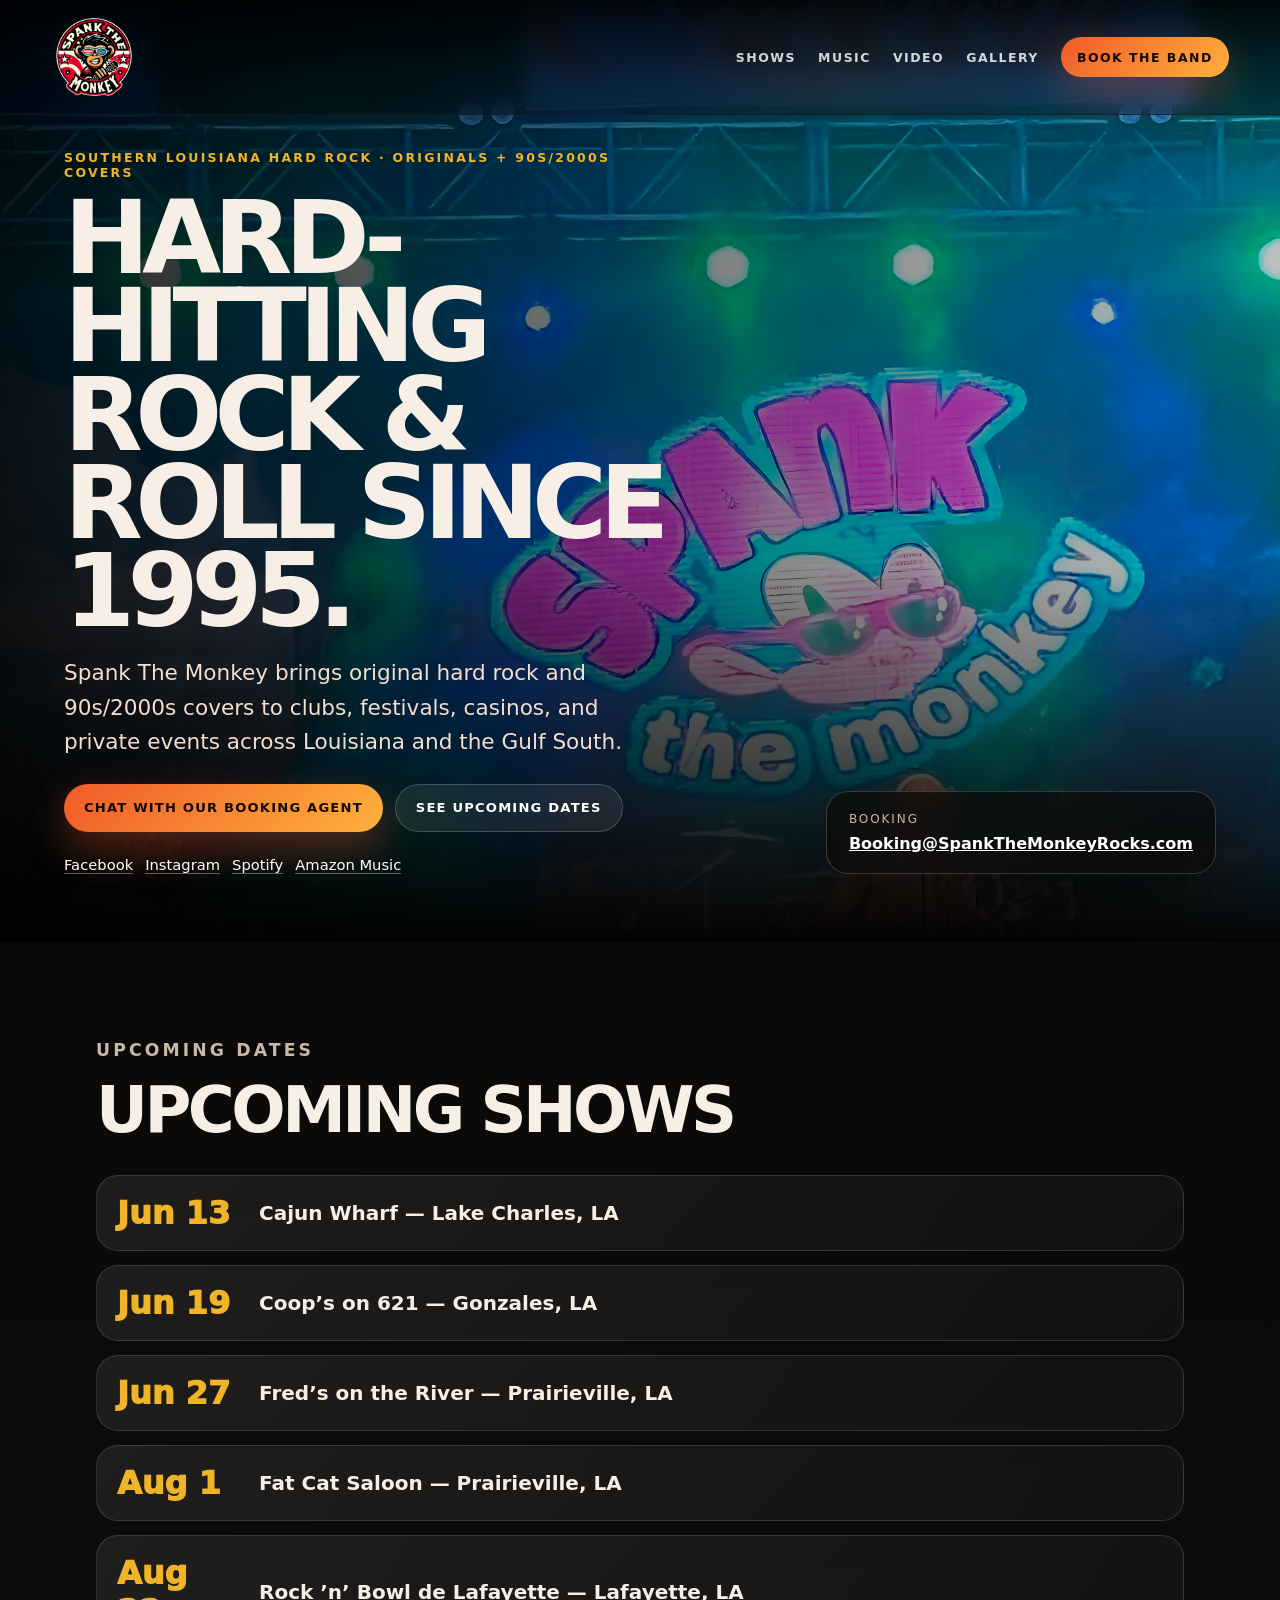
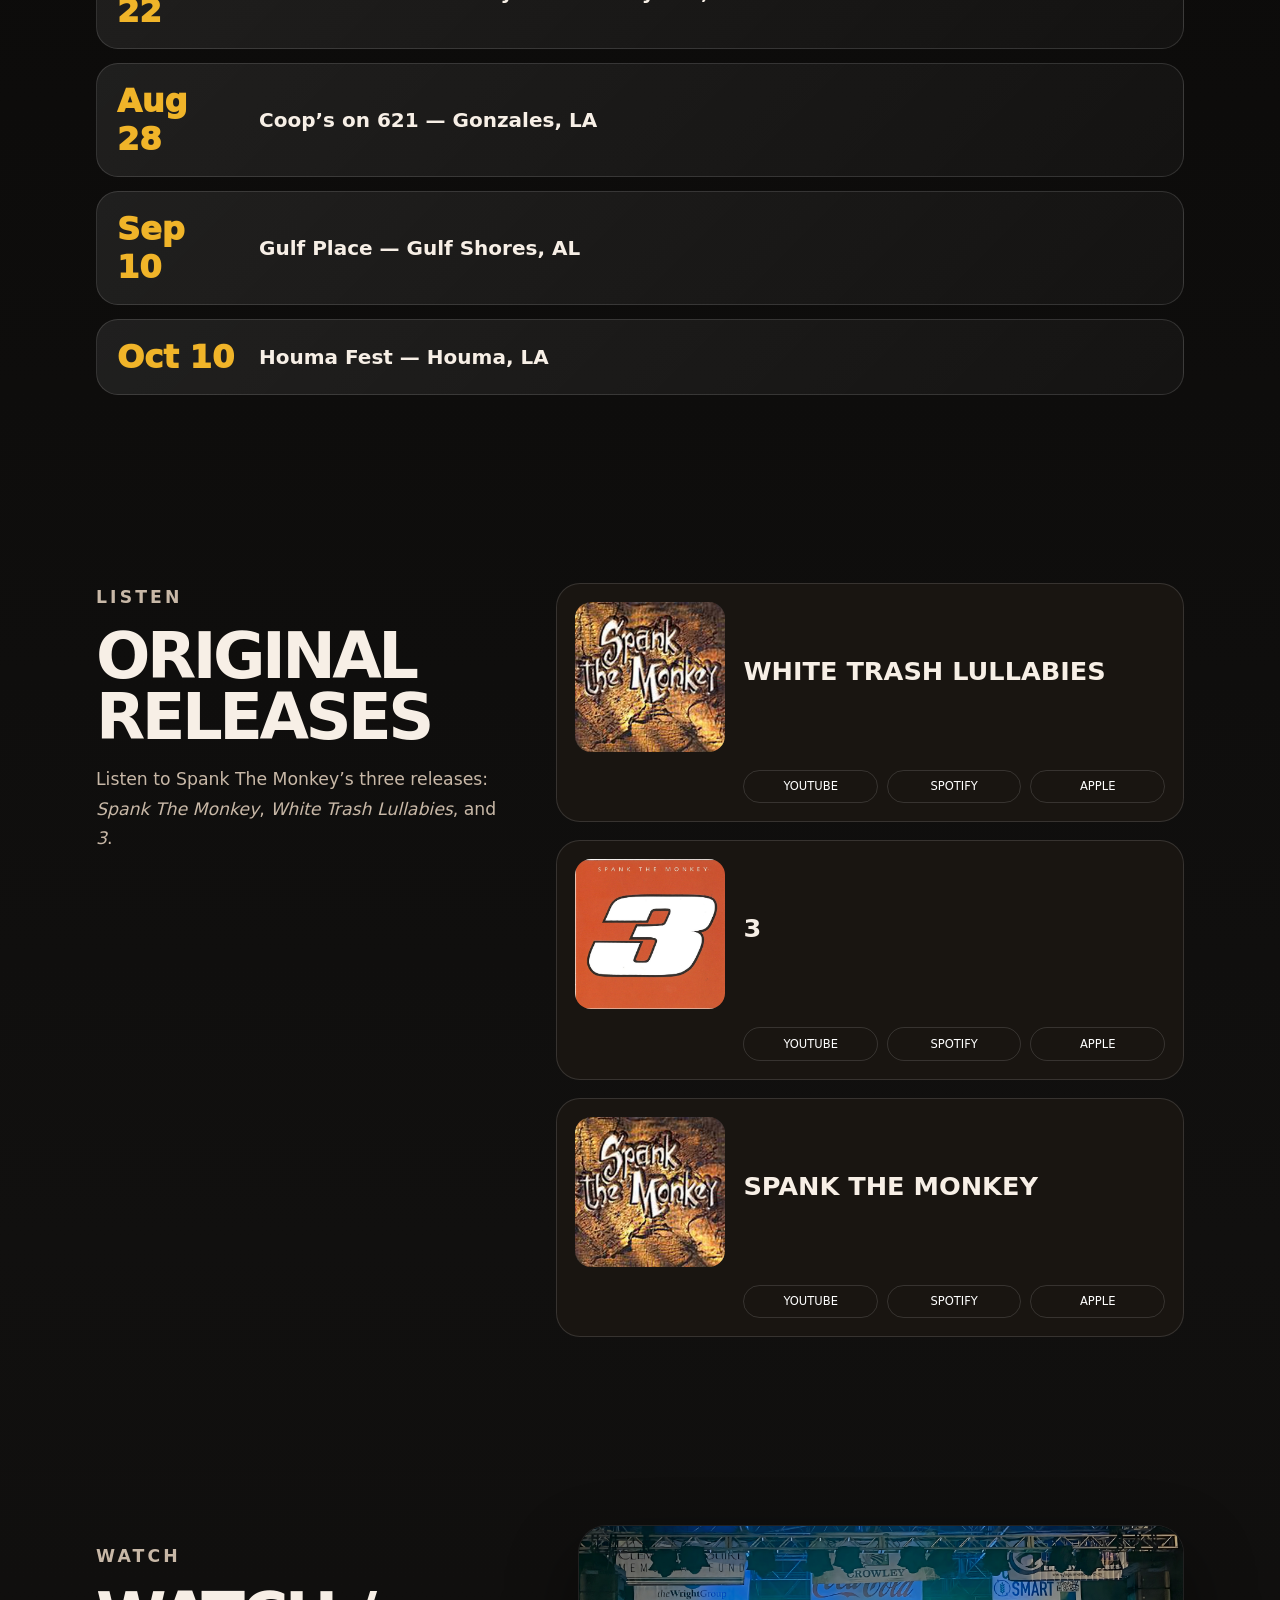
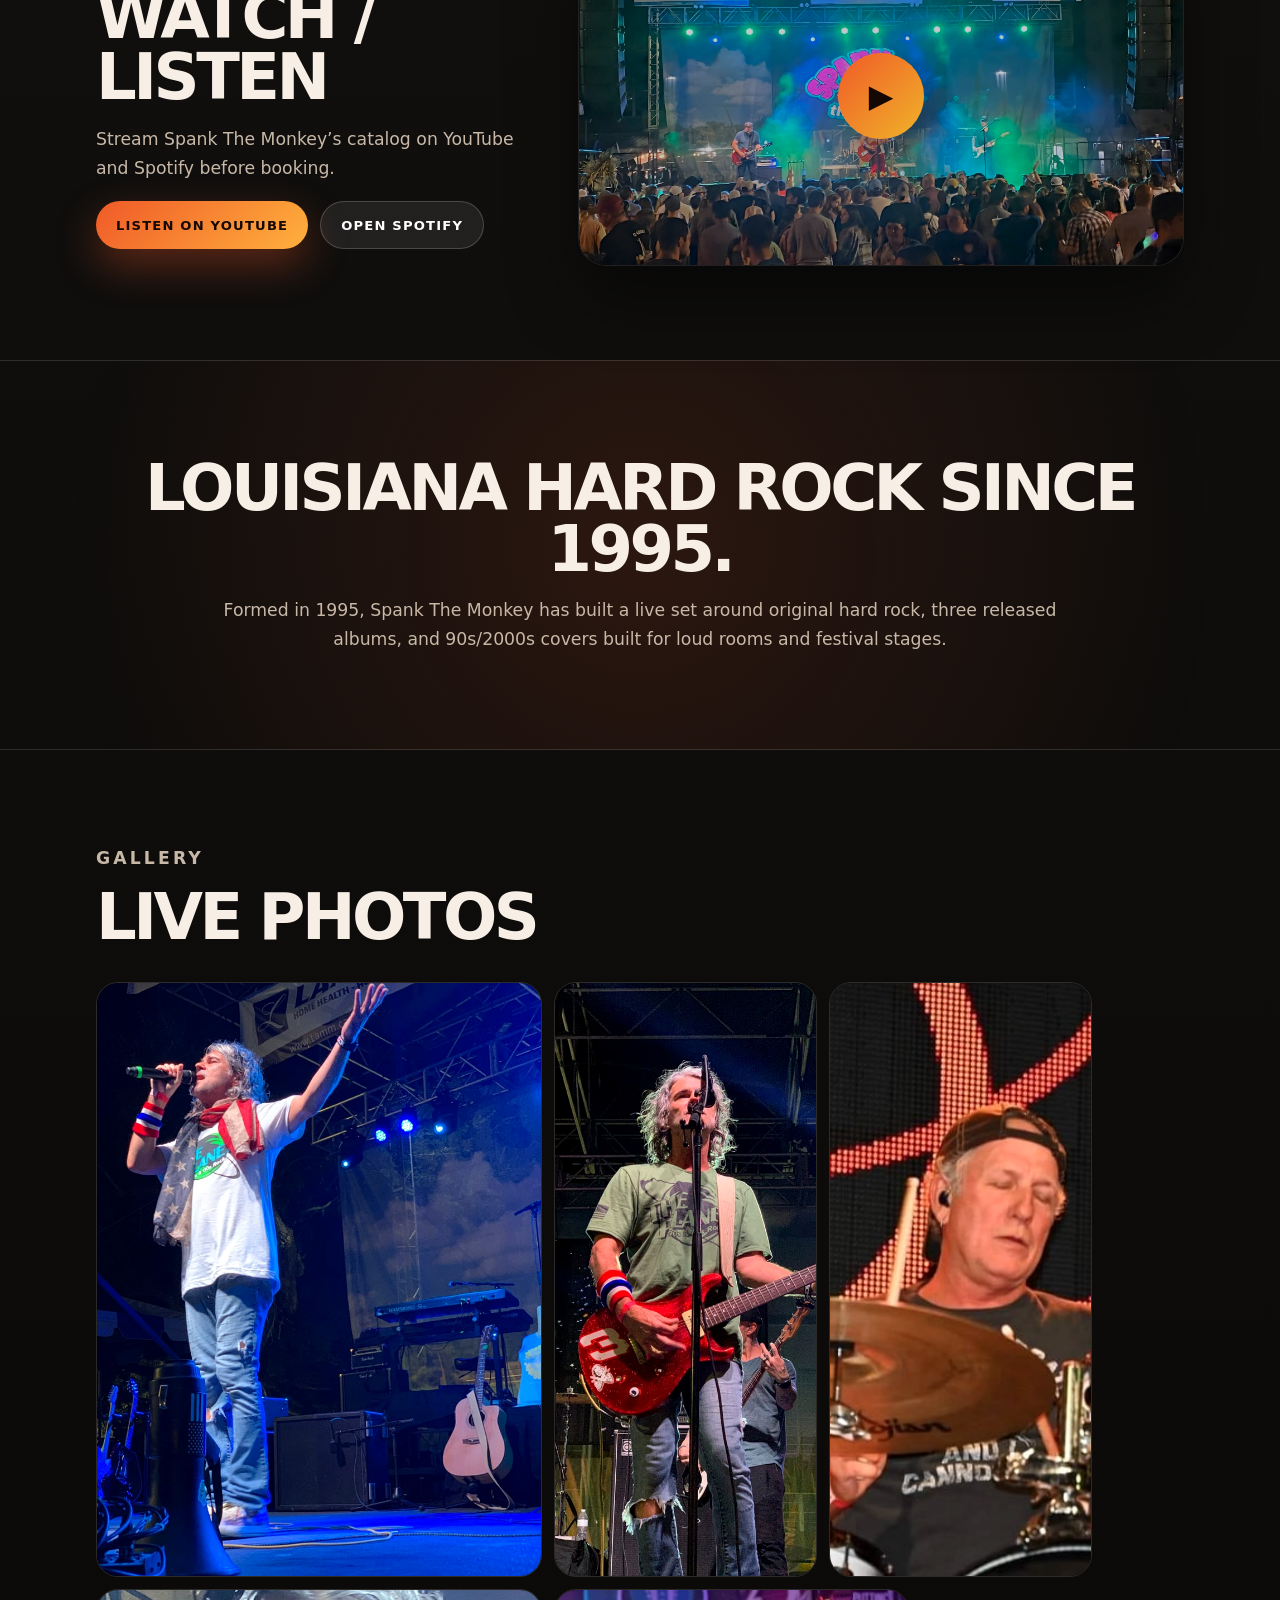
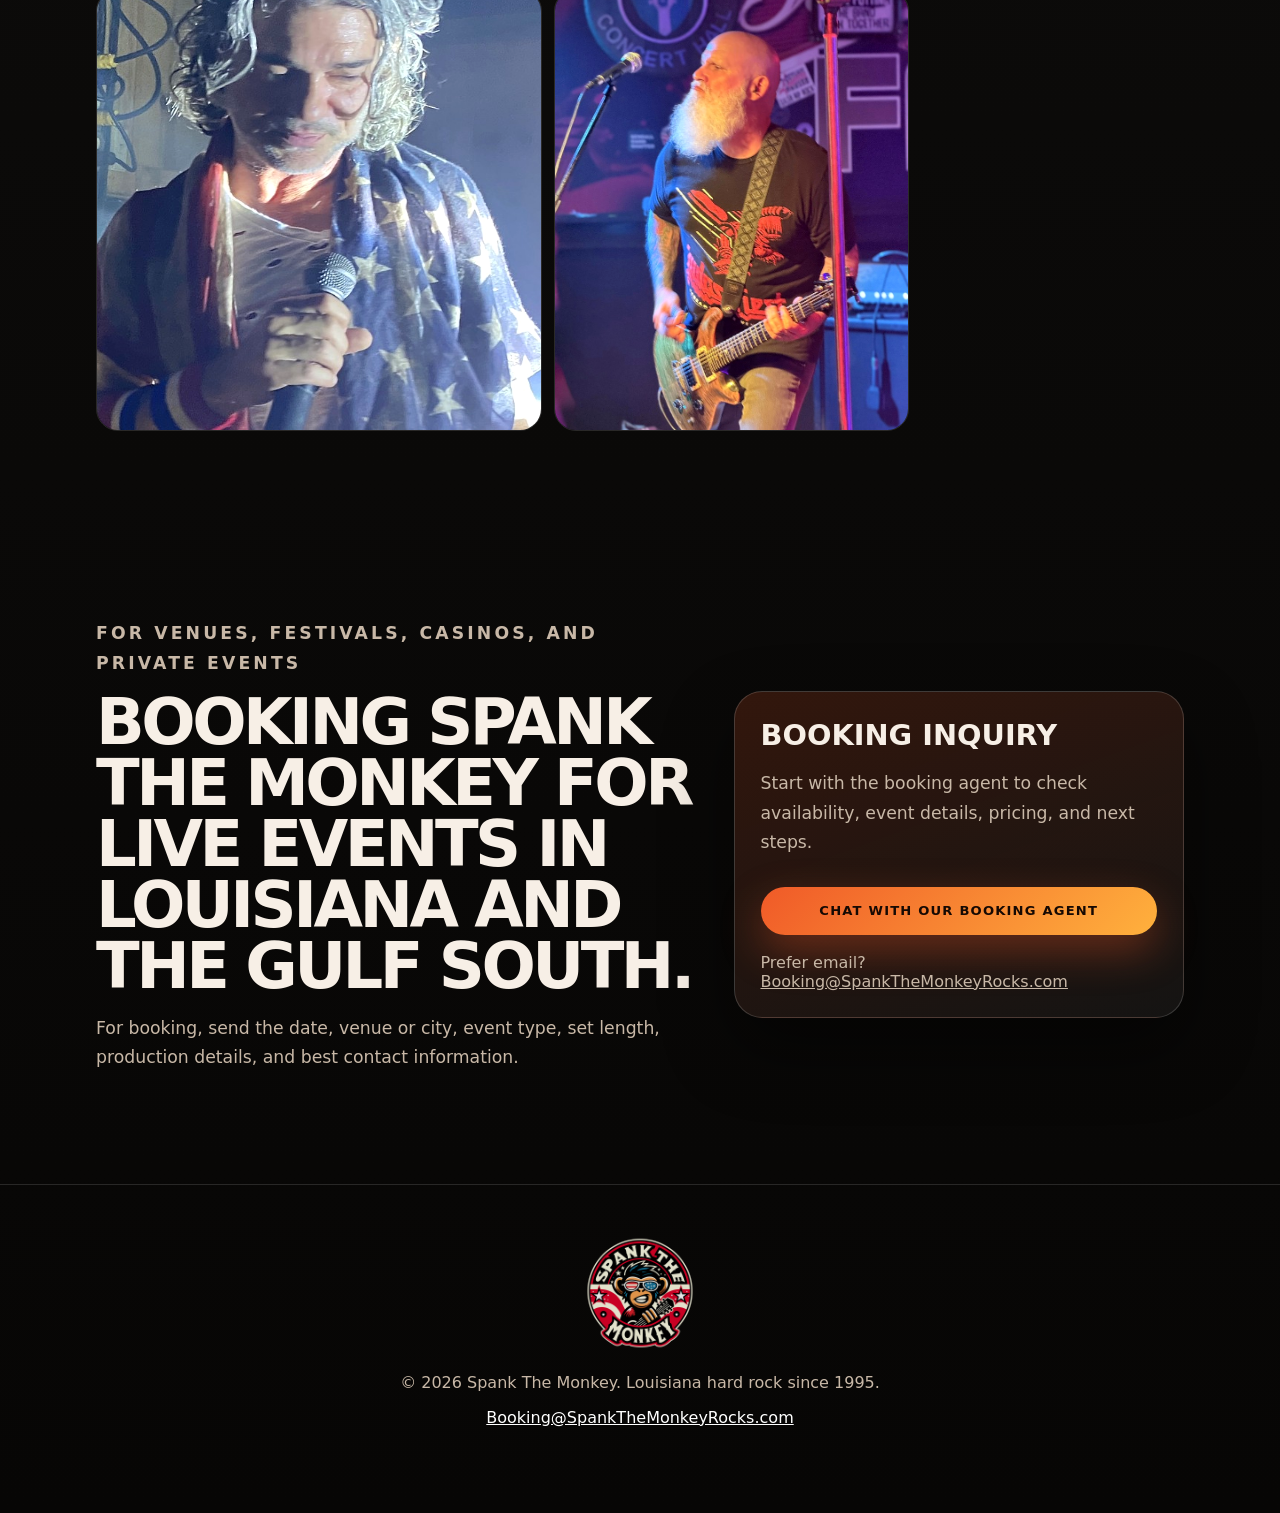
==== src/index.html @ d203ca70 "use upscaled Rice Festival hero source" ====
<!doctype html>
<html lang="en">
<head>
  <meta charset="utf-8" />
  <meta name="viewport" content="width=device-width, initial-scale=1" />
  <title>Spank The Monkey | Louisiana Hard Rock</title>
  <meta name="description" content="Spank The Monkey is a Louisiana hard rock band bringing originals and hard-hitting 90s/2000s rock covers to clubs, casinos, festivals, and live stages across the Gulf South." />
  <meta property="og:title" content="Spank The Monkey | Louisiana Hard Rock" />
  <meta property="og:description" content="Hard-hitting Louisiana rock since 1995. See shows, listen, watch, and book Spank The Monkey." />
  <meta property="og:url" content="https://spankthemonkeyrocks.com/" />
  <meta property="og:type" content="website" />
  <meta property="og:image" content="https://spankthemonkeyrocks.com/assets/hero-stage-logo-singer.jpg" />
  <link rel="icon" href="assets/logo-patriot.png" />
  <link rel="preload" href="assets/hero-stage-logo-singer.jpg" as="image" />
  <script type="application/ld+json">
{
    "@context": "https://schema.org",
    "@graph": [
      {
        "@type": "MusicGroup",
        "@id": "https://spankthemonkeyrocks.com/#band",
        "name": "Spank The Monkey",
        "url": "https://spankthemonkeyrocks.com/",
        "genre": [
          "Hard rock",
          "Rock"
        ],
        "foundingDate": "1995",
        "areaServed": [
          "Louisiana",
          "Gulf South"
        ],
        "image": "https://spankthemonkeyrocks.com/assets/logo-patriot.png",
        "sameAs": [
          "https://www.facebook.com/profile.php?id=100063495493449",
          "https://www.instagram.com/spankthemonkeyban/",
          "https://open.spotify.com/artist/5QQmPLrpzqJfXLnXwNua5G",
          "https://www.amazon.com/music/player/artists/B000S2G5H2/spank-the-monkey"
        ]
      },
      {
        "@type": "WebSite",
        "@id": "https://spankthemonkeyrocks.com/#website",
        "url": "https://spankthemonkeyrocks.com/",
        "name": "Spank The Monkey",
        "publisher": {
          "@id": "https://spankthemonkeyrocks.com/#band"
        }
      },
      {
        "@type": "MusicEvent",
        "name": "Spank The Monkey at Cajun Wharf",
        "startDate": "2026-06-13",
        "eventAttendanceMode": "https://schema.org/OfflineEventAttendanceMode",
        "eventStatus": "https://schema.org/EventScheduled",
        "performer": {
          "@id": "https://spankthemonkeyrocks.com/#band"
        },
        "location": {
          "@type": "Place",
          "name": "Cajun Wharf",
          "address": {
            "@type": "PostalAddress",
            "addressRegion": "LA",
            "addressLocality": "Lake Charles"
          }
        },
        "url": "https://spankthemonkeyrocks.com/#shows"
      },
      {
        "@type": "MusicEvent",
        "name": "Spank The Monkey at Coop\u2019s on 621",
        "startDate": "2026-06-19",
        "eventAttendanceMode": "https://schema.org/OfflineEventAttendanceMode",
        "eventStatus": "https://schema.org/EventScheduled",
        "performer": {
          "@id": "https://spankthemonkeyrocks.com/#band"
        },
        "location": {
          "@type": "Place",
          "name": "Coop\u2019s on 621",
          "address": {
            "@type": "PostalAddress",
            "addressRegion": "LA",
            "addressLocality": "Gonzales"
          }
        },
        "url": "https://spankthemonkeyrocks.com/#shows"
      },
      {
        "@type": "MusicEvent",
        "name": "Spank The Monkey at Fred\u2019s on the River",
        "startDate": "2026-06-27",
        "eventAttendanceMode": "https://schema.org/OfflineEventAttendanceMode",
        "eventStatus": "https://schema.org/EventScheduled",
        "performer": {
          "@id": "https://spankthemonkeyrocks.com/#band"
        },
        "location": {
          "@type": "Place",
          "name": "Fred\u2019s on the River",
          "address": {
            "@type": "PostalAddress",
            "addressRegion": "LA",
            "addressLocality": "Prairieville"
          }
        },
        "url": "https://spankthemonkeyrocks.com/#shows"
      },
      {
        "@type": "MusicEvent",
        "name": "Spank The Monkey at Fat Cat Saloon",
        "startDate": "2026-08-01",
        "eventAttendanceMode": "https://schema.org/OfflineEventAttendanceMode",
        "eventStatus": "https://schema.org/EventScheduled",
        "performer": {
          "@id": "https://spankthemonkeyrocks.com/#band"
        },
        "location": {
          "@type": "Place",
          "name": "Fat Cat Saloon",
          "address": {
            "@type": "PostalAddress",
            "addressRegion": "LA",
            "addressLocality": "Prairieville"
          }
        },
        "url": "https://spankthemonkeyrocks.com/#shows"
      },
      {
        "@type": "MusicEvent",
        "name": "Spank The Monkey at Rock \u2019n\u2019 Bowl de Lafayette",
        "startDate": "2026-08-22",
        "eventAttendanceMode": "https://schema.org/OfflineEventAttendanceMode",
        "eventStatus": "https://schema.org/EventScheduled",
        "performer": {
          "@id": "https://spankthemonkeyrocks.com/#band"
        },
        "location": {
          "@type": "Place",
          "name": "Rock \u2019n\u2019 Bowl de Lafayette",
          "address": {
            "@type": "PostalAddress",
            "addressRegion": "LA",
            "addressLocality": "Lafayette"
          }
        },
        "url": "https://spankthemonkeyrocks.com/#shows"
      },
      {
        "@type": "MusicEvent",
        "name": "Spank The Monkey at Coop\u2019s on 621",
        "startDate": "2026-08-28",
        "eventAttendanceMode": "https://schema.org/OfflineEventAttendanceMode",
        "eventStatus": "https://schema.org/EventScheduled",
        "performer": {
          "@id": "https://spankthemonkeyrocks.com/#band"
        },
        "location": {
          "@type": "Place",
          "name": "Coop\u2019s on 621",
          "address": {
            "@type": "PostalAddress",
            "addressRegion": "LA",
            "addressLocality": "Gonzales"
          }
        },
        "url": "https://spankthemonkeyrocks.com/#shows"
      },
      {
        "@type": "MusicEvent",
        "name": "Spank The Monkey at Gulf Place",
        "startDate": "2026-09-10",
        "eventAttendanceMode": "https://schema.org/OfflineEventAttendanceMode",
        "eventStatus": "https://schema.org/EventScheduled",
        "performer": {
          "@id": "https://spankthemonkeyrocks.com/#band"
        },
        "location": {
          "@type": "Place",
          "name": "Gulf Place",
          "address": {
            "@type": "PostalAddress",
            "addressRegion": "AL",
            "addressLocality": "Gulf Shores"
          }
        },
        "url": "https://spankthemonkeyrocks.com/#shows"
      },
      {
        "@type": "MusicEvent",
        "name": "Spank The Monkey at Houma Fest",
        "startDate": "2026-10-10",
        "eventAttendanceMode": "https://schema.org/OfflineEventAttendanceMode",
        "eventStatus": "https://schema.org/EventScheduled",
        "performer": {
          "@id": "https://spankthemonkeyrocks.com/#band"
        },
        "location": {
          "@type": "Place",
          "name": "Houma Fest",
          "address": {
            "@type": "PostalAddress",
            "addressRegion": "LA",
            "addressLocality": "Houma"
          }
        },
        "url": "https://spankthemonkeyrocks.com/#shows"
      }
    ]
  }
  </script>
  <link rel="stylesheet" href="styles.css?v=15e744c88eef" />
</head>
<body>
  <a class="skip-link" href="#main">Skip to content</a>
  <header class="site-header" data-header>
    <a class="brand" href="#top" aria-label="Spank The Monkey home">
      <img src="assets/logo-patriot.png" alt="Spank The Monkey logo" />
    </a>
    <button class="nav-toggle" type="button" aria-label="Open navigation" aria-expanded="false" data-nav-toggle>☰</button>
    <nav class="nav" data-nav>
      <a href="#shows">Shows</a>
      <a href="#music">Music</a>
      <a href="#video">Video</a>
      <a href="#gallery">Gallery</a>
      <a class="nav-cta" href="booking/" data-track="booking_cta_click" data-track-label="nav_book_the_band">Book the Band</a>
    </nav>
  </header>

  <main id="main">
    <section class="hero" id="top" aria-label="Spank The Monkey hero">
      <div class="hero-bg" role="img" aria-label="Spank The Monkey performing for a festival crowd"></div>
      <div class="hero-scrim"></div>
      <div class="hero-content">
        <p class="eyebrow">Southern Louisiana hard rock · Originals + 90s/2000s covers</p>
        <h1>Hard-hitting rock & roll since 1995.</h1>
        <p class="hero-copy">Spank The Monkey brings original hard rock and 90s/2000s covers to clubs, festivals, casinos, and private events across Louisiana and the Gulf South.</p>
        <div class="hero-actions">
          <a class="button primary" href="booking/" data-track="booking_cta_click" data-track-label="hero_booking_agent">Chat with our booking agent</a>
          <a class="button ghost" href="#shows" data-track="internal_cta_click" data-track-label="hero_shows">See upcoming dates</a>
        </div>
        <div class="social-row" aria-label="Social and streaming links">
          <a href="https://www.facebook.com/profile.php?id=100063495493449" data-track="social_click" data-track-platform="facebook" target="_blank" rel="noopener noreferrer">Facebook</a>
          <a href="https://www.instagram.com/spankthemonkeyban/" data-track="social_click" data-track-platform="instagram" target="_blank" rel="noopener noreferrer">Instagram</a>
          <a href="https://open.spotify.com/artist/5QQmPLrpzqJfXLnXwNua5G?si=ZMMGFkNcTFKZBqnOJ0IpNQ" data-track="social_click" data-track-platform="spotify" target="_blank" rel="noopener noreferrer">Spotify</a>
          <a href="https://www.amazon.com/music/player/artists/B000S2G5H2/spank-the-monkey" data-track="social_click" data-track-platform="amazon_music" target="_blank" rel="noopener noreferrer">Amazon Music</a>
        </div>
      </div>
      <div class="hero-card" aria-label="Booking contact">
        <span class="card-label">Booking</span>
        <a href="mailto:booking@SpankTheMonkeyRocks.com" data-track="email_booking_click" data-track-label="hero_card_email">Booking@SpankTheMonkeyRocks.com</a>
      </div>
    </section>

    <section class="section shows" id="shows">
      <div class="section-heading">
        <p class="eyebrow">Upcoming dates</p>
        <h2>Upcoming Shows</h2>
      </div>
      <div class="show-list" data-show-list></div>
    </section>

    <section class="section split" id="music">
      <div class="section-heading sticky-heading">
        <p class="eyebrow">Listen</p>
        <h2>Original releases</h2>
        <p>Listen to Spank The Monkey’s three releases: <em>Spank The Monkey</em>, <em>White Trash Lullabies</em>, and <em>3</em>.</p>
      </div>
      <div class="album-grid">
        <article class="album-card">
          <img src="assets/albums/album-white-trash-lullabies.jpg" alt="White Trash Lullabies album art" />
          <h3>White Trash Lullabies</h3>
          <div class="platforms"><a href="https://www.youtube.com/watch?v=hCH1TjU-KYA&list=OLAK5uy_mgzMQCv46AlJ-WmEZ3nQ4C4Jef3yMwY94" target="_blank" rel="noopener noreferrer">YouTube</a><a href="https://open.spotify.com/album/1IwvTInyRSVwXVHkSrHzhT?si=-GMr4JQvRkGVG7tdwn1ncA" target="_blank" rel="noopener noreferrer">Spotify</a><a href="https://music.apple.com/us/album/white-trash-lullabies/4011732" target="_blank" rel="noopener noreferrer">Apple</a></div>
        </article>
        <article class="album-card">
          <img src="assets/albums/album-3.jpg" alt="3 album art" />
          <h3>3</h3>
          <div class="platforms"><a href="https://www.youtube.com/watch?v=JUj4JtGbZVc&list=OLAK5uy_lXpKgSodIKyWDW3Y6TSkMnNIYvA4K4j8w" target="_blank" rel="noopener noreferrer">YouTube</a><a href="https://open.spotify.com/album/7oNpcvnyXUqIPKFwXEpyqr?si=xvBDiCMTTJevFmPLbjK0Zg" target="_blank" rel="noopener noreferrer">Spotify</a><a href="https://music.apple.com/us/album/3/479463039" target="_blank" rel="noopener noreferrer">Apple</a></div>
        </article>
        <article class="album-card">
          <img src="assets/albums/album-spank-the-monkey.jpg" alt="Spank The Monkey self-titled album art" />
          <h3>Spank The Monkey</h3>
          <div class="platforms"><a href="https://www.youtube.com/watch?v=ST5MF8qrT-4&list=OLAK5uy_lT6H8XCiHU5G0ioP9393pWnAH-Ivp0eb4" target="_blank" rel="noopener noreferrer">YouTube</a><a href="https://open.spotify.com/album/6oRYSzCLhXWNqmlyfQpt9I?si=N4_PfhGyTaCHqhMTyPIIig" target="_blank" rel="noopener noreferrer">Spotify</a><a href="https://music.apple.com/us/album/spank-the-monkey/489771284" target="_blank" rel="noopener noreferrer">Apple</a></div>
        </article>
      </div>
    </section>

    <section class="section video" id="video">
      <div class="video-copy">
        <p class="eyebrow">Watch</p>
        <h2>Watch / listen</h2>
        <p>Stream Spank The Monkey’s catalog on YouTube and Spotify before booking.</p>
        <div class="hero-actions compact-actions">
          <a class="button primary" href="https://www.youtube.com/watch?v=hCH1TjU-KYA&list=OLAK5uy_mgzMQCv46AlJ-WmEZ3nQ4C4Jef3yMwY94" target="_blank" rel="noopener noreferrer" data-track="music_click" data-track-platform="youtube" data-track-label="watch_section_youtube">Listen on YouTube</a>
          <a class="button ghost" href="https://open.spotify.com/artist/5QQmPLrpzqJfXLnXwNua5G?si=ZMMGFkNcTFKZBqnOJ0IpNQ" target="_blank" rel="noopener noreferrer" data-track="music_click" data-track-platform="spotify" data-track-label="watch_section_spotify">Open Spotify</a>
        </div>
      </div>
      <a class="video-poster" href="https://www.youtube.com/watch?v=hCH1TjU-KYA&list=OLAK5uy_mgzMQCv46AlJ-WmEZ3nQ4C4Jef3yMwY94" aria-label="Watch Spank The Monkey on YouTube" target="_blank" rel="noopener noreferrer" data-track="video_click" data-track-platform="youtube" data-track-label="video_poster">
        <img src="assets/hero-rice-festival.jpg?v=98161003834f" alt="Spank The Monkey festival performance" />
        <span class="play-button">▶</span>
      </a>
    </section>

    <section class="section about" id="about">
      <h2>Louisiana hard rock since 1995.</h2>
      <p>Formed in 1995, Spank The Monkey has built a live set around original hard rock, three released albums, and 90s/2000s covers built for loud rooms and festival stages.</p>
    </section>

    <section class="section gallery" id="gallery">
      <div class="section-heading">
        <p class="eyebrow">Gallery</p>
        <h2>Live photos</h2>
      </div>
      <div class="photo-grid">
        <img src="assets/gallery/vocalist-stage.jpg" alt="Spank The Monkey vocalist performing under blue stage lights" />
        <img src="assets/gallery/guitarist-green.jpg" alt="Spank The Monkey guitarist performing under green stage lights" />
        <img src="assets/gallery/drummer.jpg" alt="Spank The Monkey drummer performing live" />
        <img src="assets/gallery/crowd.jpg?v=8de88ed1a7a7" alt="Spank The Monkey vocalist performing with American flag styling" />
        <img src="assets/gallery/guitarists.jpg?v=b225047b1f82" alt="Spank The Monkey guitarist performing live under colorful stage lights" />
      </div>
    </section>


    <section class="section epk" id="booking">
      <div>
        <p class="eyebrow">For venues, festivals, casinos, and private events</p>
        <h2>Booking Spank The Monkey for live events in Louisiana and the Gulf South.</h2>
        <p>For booking, send the date, venue or city, event type, set length, production details, and best contact information.</p>
      </div>
      <div class="booking-panel">
        <h3>Booking inquiry</h3>
        <p>Start with the booking agent to check availability, event details, pricing, and next steps.</p>
        <a class="button primary full" href="booking/" data-track="booking_cta_click" data-track-label="root_booking_panel_agent">Chat with our booking agent</a>
        <span>Prefer email? <a href="mailto:booking@SpankTheMonkeyRocks.com" data-track="email_booking_click" data-track-label="root_booking_panel_email_fallback">Booking@SpankTheMonkeyRocks.com</a></span>
      </div>
    </section>
  </main>

  <footer class="site-footer">
    <img src="assets/logo-patriot.png" alt="Spank The Monkey logo" />
    <p>© 2026 Spank The Monkey. Louisiana hard rock since 1995.</p>
    <p><a href="mailto:booking@SpankTheMonkeyRocks.com" data-track="email_booking_click" data-track-label="hero_card_email">Booking@SpankTheMonkeyRocks.com</a></p>
  </footer>

  <script src="gigs-data.js?v=cf66522bc4d6"></script>
  <script src="site.js?v=d475f0f0947a"></script>
</body>
</html>
---- src/styles.css ----
:root{--bg:#080706;--bg2:#12100e;--card:#191511;--line:rgba(255,255,255,.13);--text:#f7efe6;--muted:#c8b8a7;--accent:#f05a28;--gold:#f0b429;--green:#7dd45a;--max:1160px;--shadow:0 30px 70px rgba(0,0,0,.48)}*{box-sizing:border-box}html{scroll-behavior:smooth}body{margin:0;background:radial-gradient(circle at 20% 0%,rgba(240,90,40,.18),transparent 32rem),linear-gradient(180deg,#070605 0%,#11100f 45%,#070605 100%);color:var(--text);font-family:Inter,ui-sans-serif,system-ui,-apple-system,BlinkMacSystemFont,"Segoe UI",sans-serif}body:before{content:"";position:fixed;inset:0;pointer-events:none;background-image:linear-gradient(rgba(255,255,255,.025) 1px,transparent 1px),linear-gradient(90deg,rgba(255,255,255,.02) 1px,transparent 1px);background-size:48px 48px;mask-image:linear-gradient(to bottom,rgba(0,0,0,.9),transparent 70%)}a{color:inherit}.skip-link{position:absolute;left:-999px;top:1rem;background:#fff;color:#000;padding:.7rem 1rem;z-index:20}.skip-link:focus{left:1rem}.site-header{position:fixed;z-index:10;top:0;left:0;right:0;display:flex;align-items:center;justify-content:space-between;padding:14px clamp(18px,4vw,52px);background:linear-gradient(180deg,rgba(0,0,0,.86),rgba(0,0,0,.32));backdrop-filter:blur(12px);border-bottom:1px solid rgba(255,255,255,.08)}.brand img{width:86px;height:auto;display:block}.nav{display:flex;align-items:center;gap:22px;text-transform:uppercase;font-size:.78rem;letter-spacing:.12em;font-weight:800}.nav a{text-decoration:none;color:rgba(255,255,255,.82)}.nav a:hover{color:#fff}.nav-cta{border:0;padding:.78rem 1rem;border-radius:999px;background:linear-gradient(135deg,var(--accent),#ffb13d);color:#160903!important;box-shadow:0 16px 40px rgba(240,90,40,.35)}.nav-cta:hover{color:#160903!important;box-shadow:0 18px 46px rgba(240,90,40,.5);filter:saturate(1.06) brightness(1.04)}.nav-toggle{display:none;background:none;border:1px solid var(--line);color:white;border-radius:10px;padding:.5rem .65rem}.hero{min-height:100vh;position:relative;display:grid;align-items:end;padding:150px clamp(20px,5vw,70px) 68px;overflow:hidden}.hero-bg,.hero-scrim{position:absolute;inset:0}.hero-bg{background-image:url('assets/hero-stage-logo-singer.jpg?v=e79e93e3f2a1');background-size:cover;background-position:43% 55%;transform:scale(1.01);filter:saturate(1.08) contrast(1.06)}.hero-scrim{background:linear-gradient(90deg,rgba(0,0,0,.88) 0%,rgba(0,0,0,.55) 45%,rgba(0,0,0,.25) 100%),linear-gradient(0deg,rgba(8,7,6,1) 0%,rgba(8,7,6,0) 40%)}.hero-content{position:relative;max-width:830px;z-index:1}.eyebrow{margin:0 0 .9rem;color:var(--gold);font-size:.78rem;text-transform:uppercase;letter-spacing:.18em;font-weight:900}.hero h1{font-size:clamp(3.2rem,9vw,8.8rem);line-height:.86;margin:0 0 1.2rem;text-transform:uppercase;letter-spacing:-.075em;text-wrap:balance}.hero-copy{font-size:clamp(1.05rem,2vw,1.35rem);line-height:1.6;color:#f3ded0;max-width:720px}.hero-actions,.social-row{display:flex;flex-wrap:wrap;gap:12px;margin-top:24px}.button{display:inline-flex;align-items:center;justify-content:center;min-height:48px;padding:0 20px;border-radius:999px;text-decoration:none;font-weight:900;text-transform:uppercase;letter-spacing:.09em;font-size:.82rem;border:1px solid rgba(255,255,255,.18)}.primary{background:linear-gradient(135deg,var(--accent),#ffb13d);color:#160903;border:0;box-shadow:0 16px 40px rgba(240,90,40,.35)}.ghost{background:rgba(255,255,255,.08);color:#fff}.social-row a{color:#fff;text-decoration:none;border-bottom:1px solid rgba(255,255,255,.35);font-size:.92rem}.hero-card{position:absolute;right:clamp(20px,5vw,70px);bottom:68px;z-index:1;background:rgba(12,10,9,.72);border:1px solid rgba(255,255,255,.18);box-shadow:var(--shadow);backdrop-filter:blur(18px);padding:20px 22px;border-radius:22px}.card-label{display:block;color:var(--muted);font-size:.75rem;text-transform:uppercase;letter-spacing:.16em;margin-bottom:.5rem}.hero-card a{color:#fff;font-weight:900}.section{max-width:var(--max);margin:0 auto;padding:94px clamp(20px,4vw,36px)}.section-heading{max-width:760px;margin-bottom:34px}.section-heading h2,.split h2,.video h2,.about h2,.epk h2{font-size:clamp(2.2rem,5vw,4.6rem);line-height:.95;margin:.2rem 0 1rem;text-transform:uppercase;letter-spacing:-.055em}.section-heading p,.split p,.video p,.about p,.epk p{color:var(--muted);font-size:1.08rem;line-height:1.7}.show-list{display:grid;gap:14px}.show-card{display:grid;grid-template-columns:120px 1fr auto;gap:22px;align-items:center;background:linear-gradient(135deg,rgba(255,255,255,.08),rgba(255,255,255,.03));border:1px solid var(--line);border-radius:22px;padding:18px 20px}.show-date{font-weight:1000;font-size:2rem;color:var(--gold)}.show-card h3{margin:0;font-size:1.25rem}.show-card p{margin:.25rem 0 0;color:var(--muted)}.show-card a{font-size:.75rem;text-transform:uppercase;letter-spacing:.12em;text-decoration:none;border:1px solid var(--line);border-radius:999px;padding:.72rem 1rem}.split{display:grid;grid-template-columns:.8fr 1.2fr;gap:42px;align-items:start}.sticky-heading{position:sticky;top:110px}.album-grid{display:grid;gap:18px}.album-card{display:grid;grid-template-columns:150px 1fr;gap:18px;align-items:center;background:var(--card);border:1px solid var(--line);border-radius:24px;padding:18px}.album-card img{width:150px;aspect-ratio:1;object-fit:cover;border-radius:16px}.album-card h3{font-size:1.6rem;margin:0 0 12px;text-transform:uppercase}.platforms{grid-column:2;display:grid;grid-template-columns:repeat(3,minmax(74px,1fr));gap:9px}.platforms a{font-size:.72rem;text-transform:uppercase;text-decoration:none;border:1px solid var(--line);padding:.55rem .6rem;border-radius:999px;color:#fff;text-align:center;white-space:nowrap}.video{display:grid;grid-template-columns:.85fr 1.15fr;gap:34px;align-items:center}.video-poster{position:relative;display:block;aspect-ratio:16/9;border:1px solid var(--line);border-radius:28px;overflow:hidden;box-shadow:var(--shadow);background:#000;text-decoration:none}.video-poster img{width:100%;height:100%;object-fit:cover;filter:saturate(1.08) contrast(1.05) brightness(.78)}.play-button{position:absolute;left:50%;top:50%;transform:translate(-50%,-50%);width:86px;height:86px;border-radius:999px;display:grid;place-items:center;background:linear-gradient(135deg,var(--accent),var(--gold));color:#140805;font-size:2rem;box-shadow:0 20px 50px rgba(0,0,0,.45)}.compact-actions{margin-top:18px}.about{position:relative;text-align:center;border-block:1px solid var(--line);max-width:100%;padding-inline:max(20px,calc((100% - var(--max))/2));background:radial-gradient(circle at center,rgba(240,90,40,.13),transparent 36rem)}.about p{max-width:850px;margin:0 auto}.quote-mark{font-size:8rem;color:rgba(240,90,40,.38);height:66px;line-height:1}.photo-grid{display:grid;grid-template-columns:repeat(12,1fr);gap:12px}.photo-grid img{width:100%;height:100%;min-height:250px;object-fit:cover;border-radius:22px;border:1px solid var(--line);filter:saturate(1.05) contrast(1.03)}.photo-grid img:nth-child(1),.photo-grid img:nth-child(4){grid-column:span 5}.photo-grid img:nth-child(2),.photo-grid img:nth-child(3){grid-column:span 3}.photo-grid img:nth-child(5){grid-column:span 4}.photo-grid img:nth-child(6){grid-column:span 5}.epk{display:grid;grid-template-columns:1.15fr .85fr;gap:28px;align-items:center}.booking-panel{background:linear-gradient(160deg,rgba(240,90,40,.18),rgba(255,255,255,.05));border:1px solid rgba(255,255,255,.16);border-radius:28px;padding:26px;box-shadow:var(--shadow)}.booking-panel h3{font-size:1.8rem;margin:0 0 .75rem;text-transform:uppercase}.full{width:100%;margin:12px 0 18px}.booking-panel span{color:var(--muted);overflow-wrap:anywhere}.site-footer{text-align:center;padding:48px 20px 70px;border-top:1px solid var(--line);color:var(--muted)}.site-footer img{width:120px;opacity:.9}.site-footer a{color:#fff}@media (max-width:850px){.nav-toggle{display:block}.nav{position:absolute;top:100%;right:16px;left:16px;display:none;flex-direction:column;align-items:stretch;background:rgba(8,7,6,.96);border:1px solid var(--line);border-radius:20px;padding:18px}.nav.is-open{display:flex}.hero{padding-top:130px}.hero-card{position:relative;right:auto;bottom:auto;margin-top:28px;width:min(100%,420px)}.show-card,.split,.video,.epk{grid-template-columns:1fr}.sticky-heading{position:static}.album-card{grid-template-columns:110px 1fr}.album-card img{width:110px}.photo-grid{grid-template-columns:1fr 1fr}.photo-grid img,.photo-grid img:nth-child(n){grid-column:span 1;min-height:210px}.hero h1{font-size:clamp(3.1rem,17vw,5.5rem)}}@media (max-width:560px){.site-header{padding:10px 16px}.brand img{width:70px}.show-card{grid-template-columns:1fr;gap:10px}.photo-grid{grid-template-columns:1fr}.album-card{grid-template-columns:1fr}.album-card img{width:100%}.platforms{grid-column:1;grid-template-columns:repeat(3,minmax(0,1fr))}.hero-actions .button{width:100%}}


.booking-agent{display:grid;grid-template-columns:minmax(260px,420px) 1fr;gap:clamp(24px,5vw,56px);align-items:center;background:linear-gradient(135deg,rgba(240,90,40,.18),rgba(0,0,0,.28));border:1px solid var(--line);border-radius:34px;box-shadow:var(--shadow)}.booking-agent-media video{width:100%;display:block;border-radius:26px;border:1px solid rgba(255,255,255,.16);background:#000;box-shadow:0 24px 54px rgba(0,0,0,.4)}.booking-agent-copy h2{margin:.25rem 0 1rem;font-size:clamp(2rem,4vw,3.6rem);line-height:.95}.booking-agent-copy p{color:var(--muted);font-size:1.05rem;line-height:1.7}.booking-facts{display:grid;grid-template-columns:repeat(2,minmax(0,1fr));gap:.7rem;margin:1.2rem 0 1.4rem;padding:0;list-style:none}.booking-facts li{border:1px solid rgba(255,255,255,.12);border-radius:16px;padding:.85rem 1rem;background:rgba(0,0,0,.22);color:#fff;font-weight:800}.agent-widget-shell{min-height:330px;border:1px solid rgba(255,255,255,.14);border-radius:24px;background:rgba(0,0,0,.28);padding:14px;overflow:hidden}.agent-widget-shell elevenlabs-convai{position:relative!important;inset:auto!important;z-index:auto!important;display:block!important;width:100%!important;height:100%!important;min-height:300px!important;overflow:hidden!important;border-radius:18px}.agent-fallback{font-size:.9rem!important;margin:.8rem 0 0}.agent-fallback a{color:var(--gold);font-weight:900}@media (max-width: 860px){.booking-agent{grid-template-columns:1fr}.booking-facts{grid-template-columns:1fr}.agent-widget-shell{min-height:380px}}


.landing-page{background:radial-gradient(circle at 78% 6%,rgba(240,180,41,.18),transparent 30rem),radial-gradient(circle at 20% 0%,rgba(240,90,40,.22),transparent 34rem),linear-gradient(180deg,#070605 0%,#11100f 55%,#070605 100%)}.landing-header{position:sticky}.landing-nav{font-size:.72rem}.landing-hero{max-width:var(--max);margin:118px auto 42px;padding:clamp(22px,4vw,44px)}.landing-hero h1{margin:.25rem 0 1rem;font-size:clamp(2.55rem,6vw,5.8rem);line-height:.88;letter-spacing:-.06em;text-transform:uppercase}.landing-followup{display:flex;align-items:center;justify-content:space-between;gap:24px;border-top:1px solid var(--line);border-bottom:1px solid var(--line)}.landing-followup h2{font-size:clamp(1.8rem,3vw,3rem);margin:.25rem 0}.landing-followup p{color:var(--muted);max-width:650px}@media (max-width:860px){.landing-hero{margin-top:96px}.landing-followup{display:block}.landing-followup .button{margin-top:1rem}}


.booking-landing{align-items:start}.booking-landing-copy{grid-column:1/-1;max-width:920px}.booking-landing-copy p{max-width:760px}.booking-landing-agent{min-width:0}.booking-landing-video,.booking-landing-agent{align-self:stretch}.booking-landing .agent-widget-shell{height:100%;min-height:420px}.booking-landing .agent-widget-shell elevenlabs-convai{min-height:390px!important}@media (min-width:1000px){.booking-landing{grid-template-columns:minmax(300px,420px) minmax(360px,460px);grid-template-areas:"copy copy" "video agent";justify-content:center;column-gap:clamp(28px,4vw,48px)}.booking-landing-copy{grid-area:copy}.booking-landing-video{grid-area:video}.booking-landing-agent{grid-area:agent;justify-content:center}.booking-landing-video video{height:100%;max-height:620px;object-fit:cover}.booking-landing .agent-widget-shell{min-height:620px}.booking-landing .agent-widget-shell elevenlabs-convai{min-height:590px!important}}@media (max-width:999px){.booking-landing{grid-template-columns:1fr}.booking-landing .agent-widget-shell{min-height:430px}}

/* Booking landing: remove the outer section card; let only the video and ElevenLabs widget be the visible rectangles. */
.booking-landing{background:transparent;border:0;box-shadow:none;border-radius:0}.booking-landing .booking-landing-agent{display:flex;flex-direction:column;align-self:stretch}.booking-landing .agent-widget-shell{padding:0;border:0;background:transparent;box-shadow:none;border-radius:26px;overflow:visible}.booking-landing .agent-widget-shell elevenlabs-convai{border-radius:26px!important;box-shadow:0 24px 54px rgba(0,0,0,.4);border:0!important;background:transparent!important}@media (min-width:1000px){.booking-landing-video,.booking-landing-agent{height:620px}.booking-landing .agent-widget-shell{height:620px;min-height:620px}.booking-landing .agent-widget-shell elevenlabs-convai{height:620px!important;min-height:620px!important}.booking-landing .agent-fallback{margin-top:10px}}
/* Hero subject protection: keep the headline in the left lane so the lead singer/logo remain visible. */
@media (min-width:900px){.hero-content{max-width:min(640px,48vw)}.hero-copy{max-width:600px}.hero h1{font-size:clamp(3.2rem,8vw,7.7rem)}}
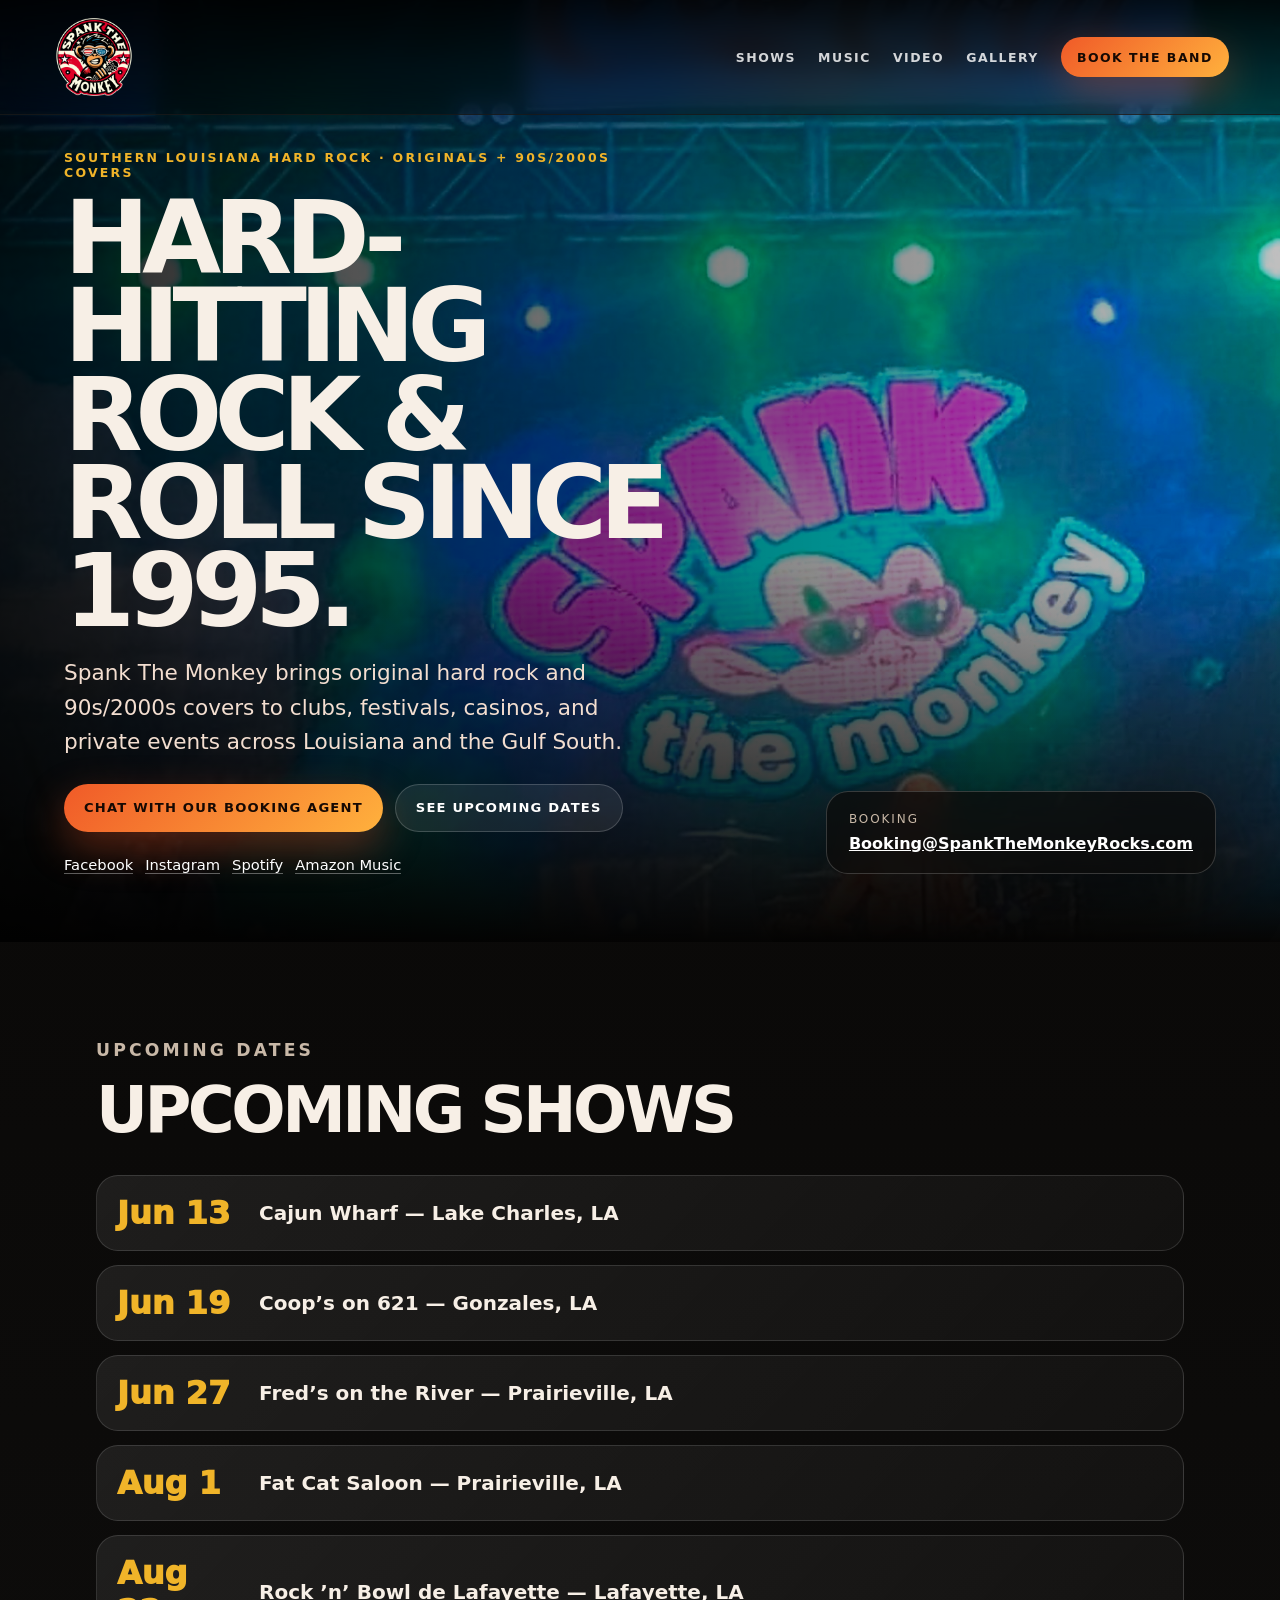
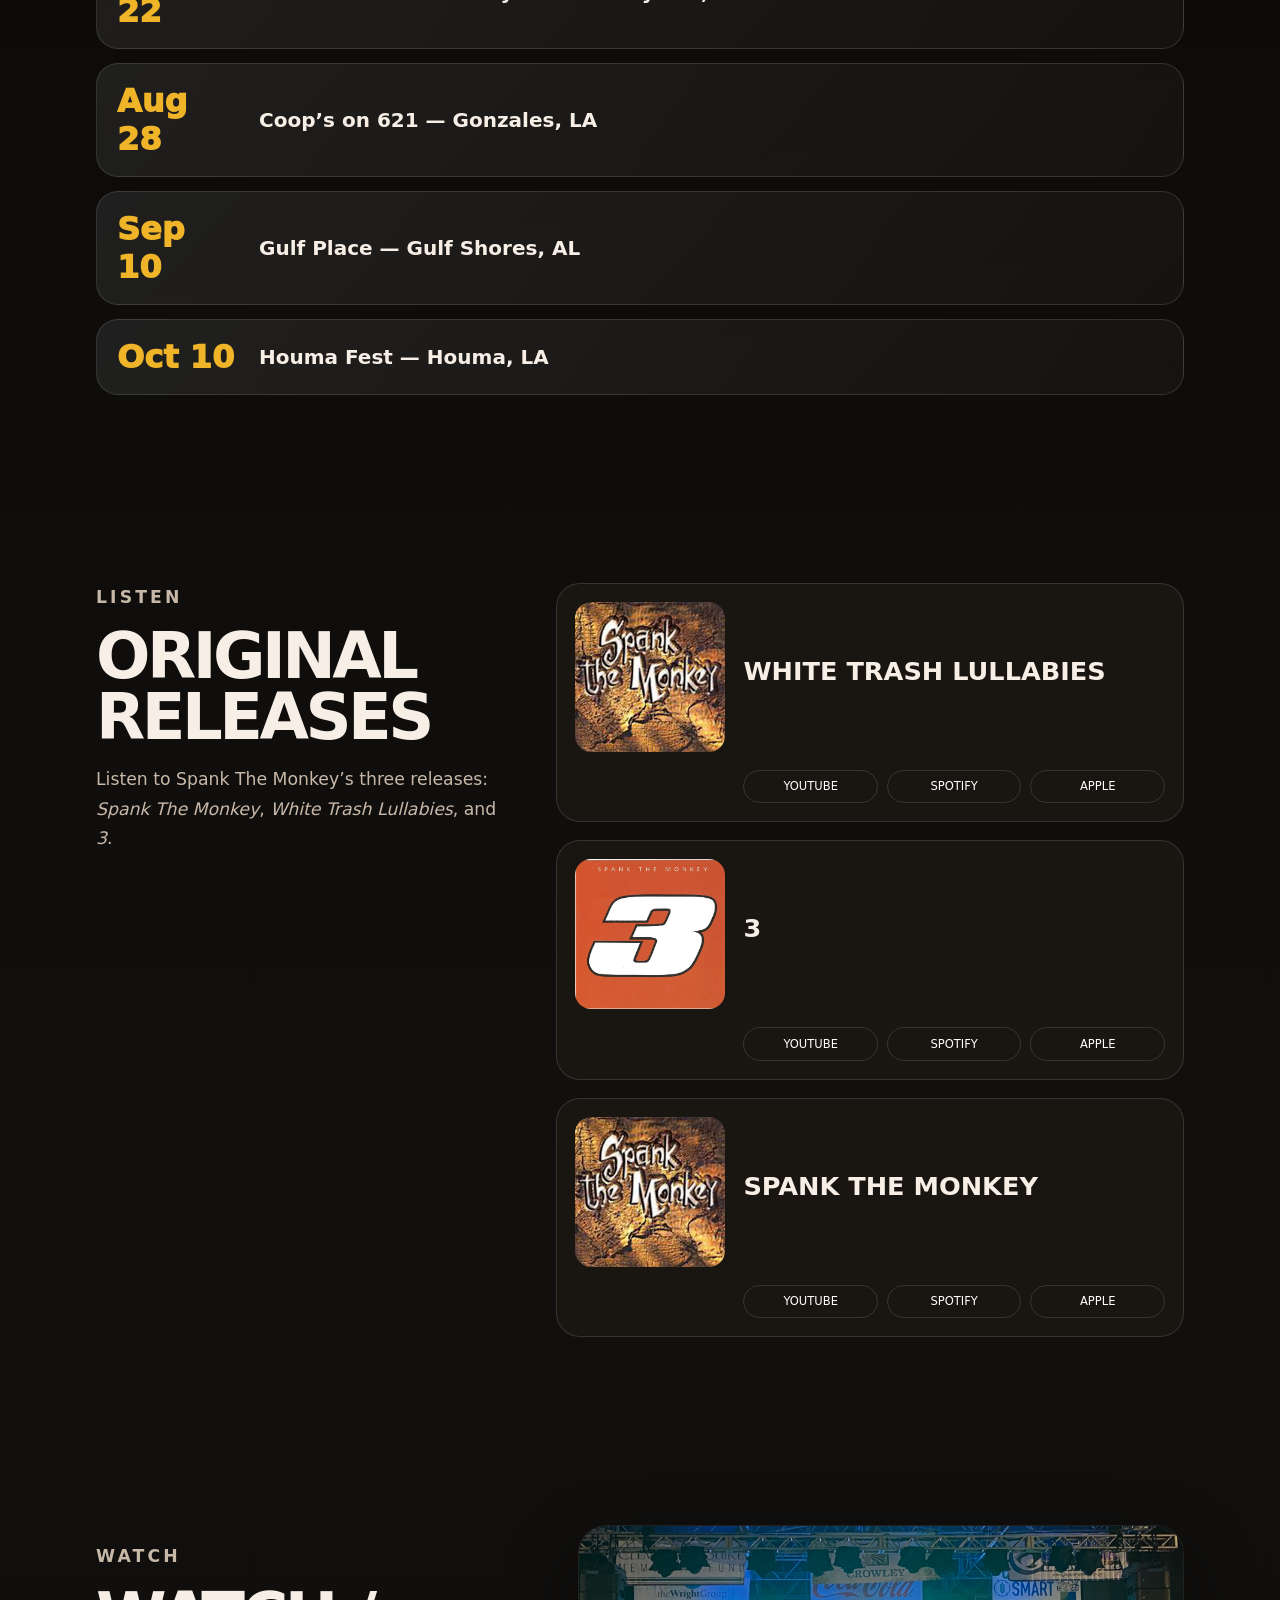
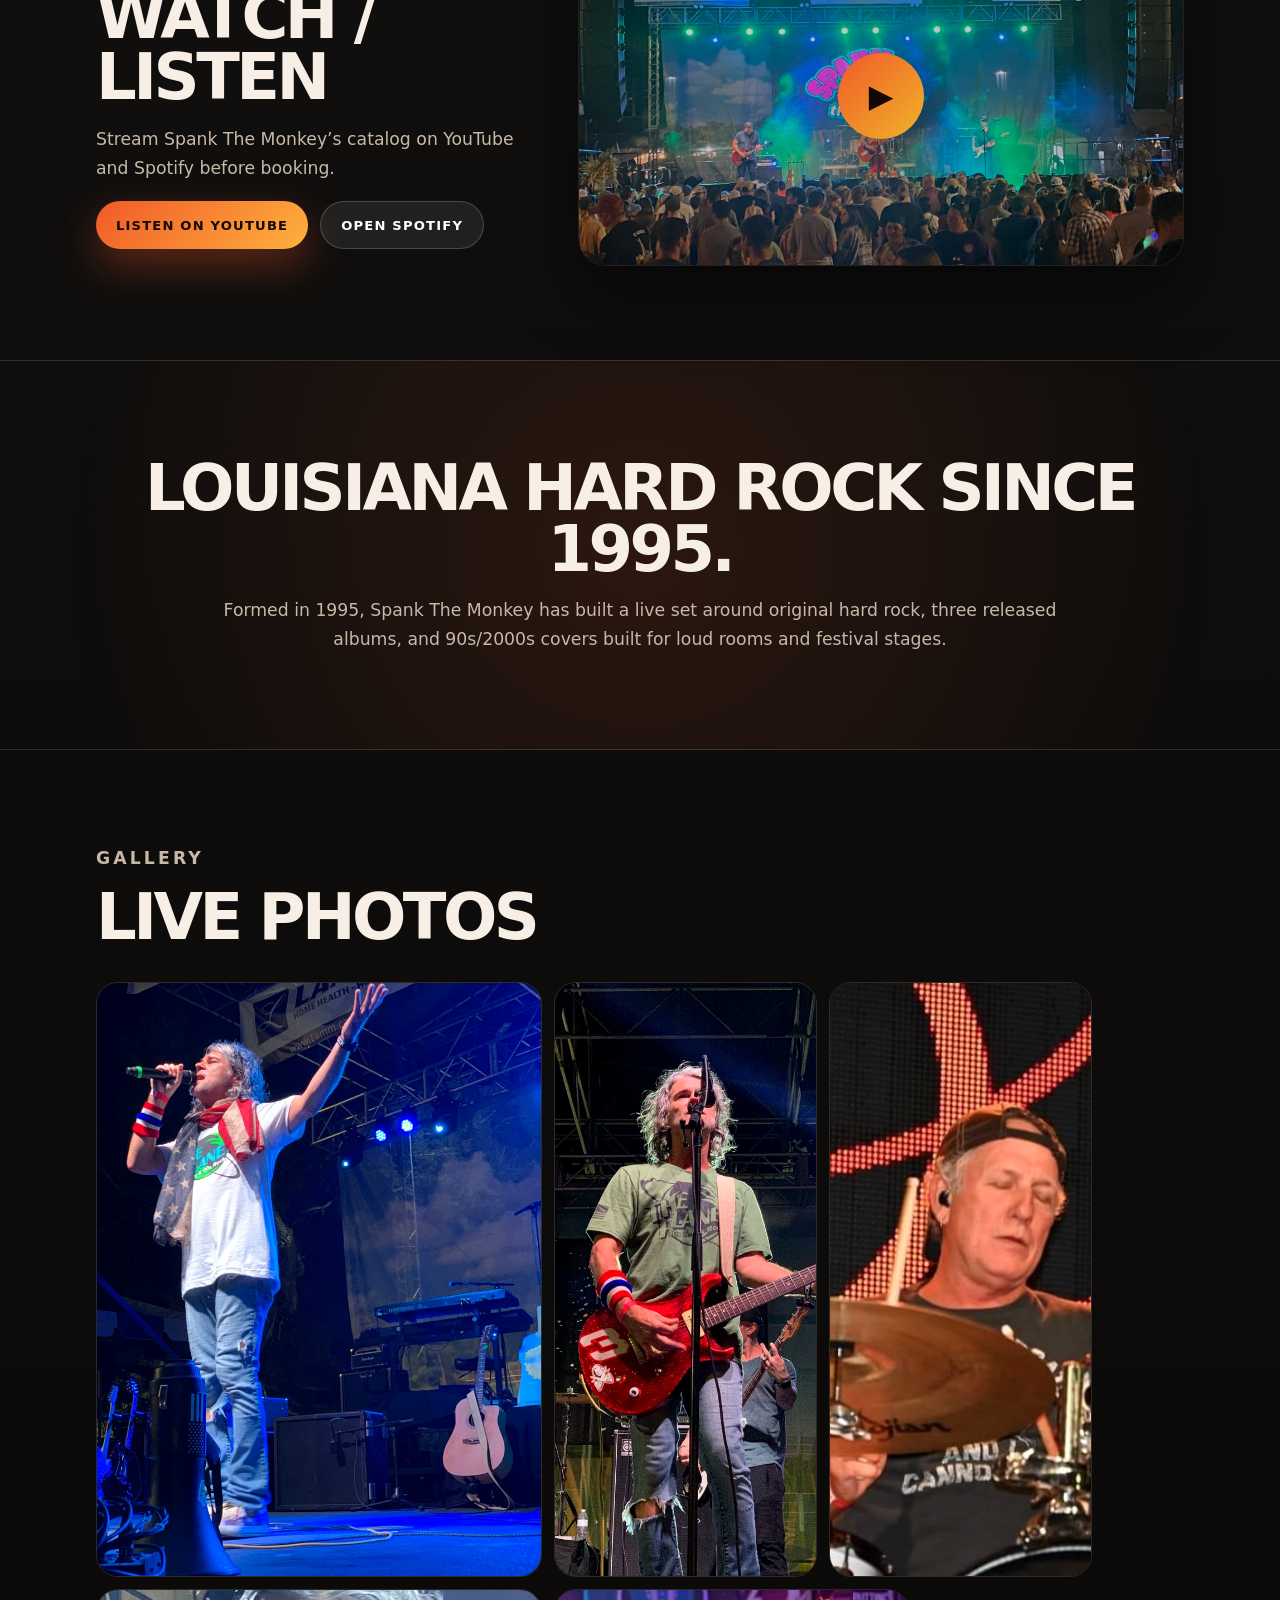
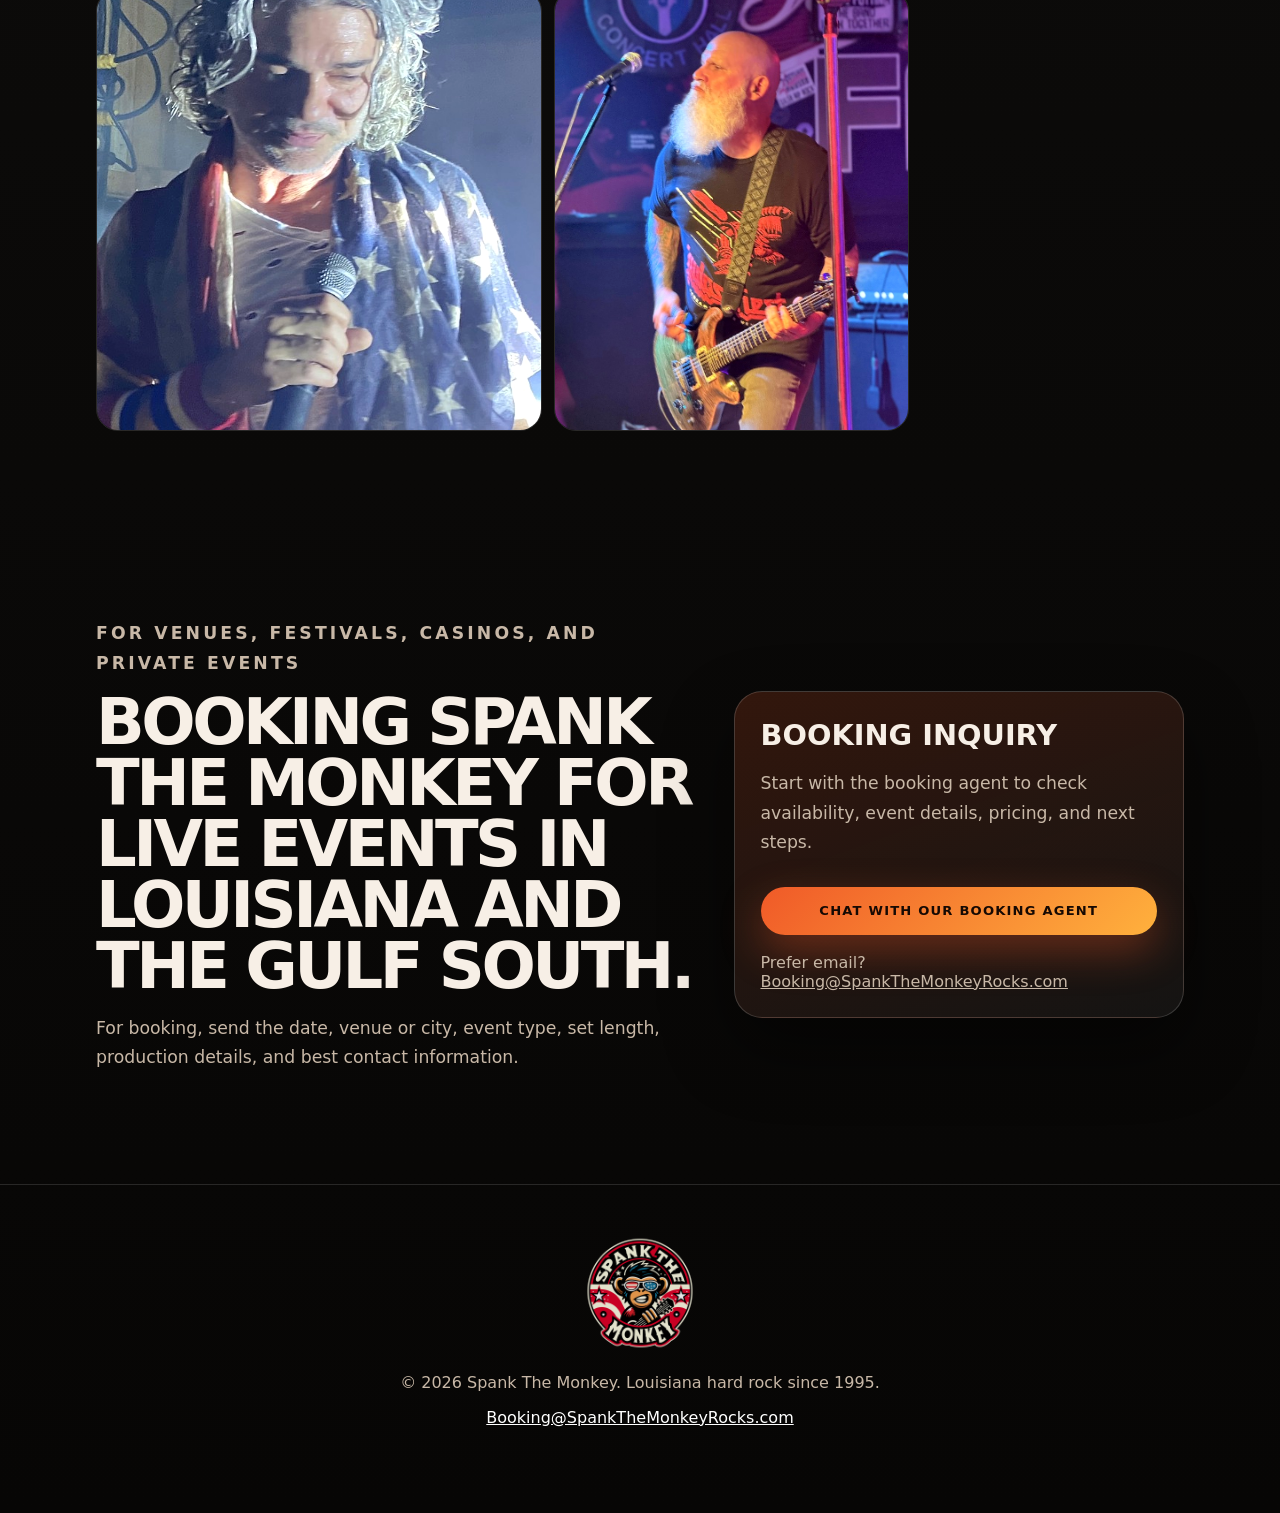
==== commit cb8f9c33: "restore prior hero image assets" ====
--- a/src/index.html
+++ b/src/index.html
@@ -210,7 +210,7 @@
     ]
   }
   </script>
-  <link rel="stylesheet" href="styles.css?v=15e744c88eef" />
+  <link rel="stylesheet" href="styles.css?v=d114c67e54b9" />
 </head>
 <body>
   <a class="skip-link" href="#main">Skip to content</a>
@@ -297,7 +297,7 @@
         </div>
       </div>
       <a class="video-poster" href="https://www.youtube.com/watch?v=hCH1TjU-KYA&list=OLAK5uy_mgzMQCv46AlJ-WmEZ3nQ4C4Jef3yMwY94" aria-label="Watch Spank The Monkey on YouTube" target="_blank" rel="noopener noreferrer" data-track="video_click" data-track-platform="youtube" data-track-label="video_poster">
-        <img src="assets/hero-rice-festival.jpg?v=98161003834f" alt="Spank The Monkey festival performance" />
+        <img src="assets/hero-rice-festival.jpg?v=11cc258da79a" alt="Spank The Monkey festival performance" />
         <span class="play-button">▶</span>
       </a>
     </section>
--- a/src/styles.css
+++ b/src/styles.css
@@ -1,4 +1,4 @@
-:root{--bg:#080706;--bg2:#12100e;--card:#191511;--line:rgba(255,255,255,.13);--text:#f7efe6;--muted:#c8b8a7;--accent:#f05a28;--gold:#f0b429;--green:#7dd45a;--max:1160px;--shadow:0 30px 70px rgba(0,0,0,.48)}*{box-sizing:border-box}html{scroll-behavior:smooth}body{margin:0;background:radial-gradient(circle at 20% 0%,rgba(240,90,40,.18),transparent 32rem),linear-gradient(180deg,#070605 0%,#11100f 45%,#070605 100%);color:var(--text);font-family:Inter,ui-sans-serif,system-ui,-apple-system,BlinkMacSystemFont,"Segoe UI",sans-serif}body:before{content:"";position:fixed;inset:0;pointer-events:none;background-image:linear-gradient(rgba(255,255,255,.025) 1px,transparent 1px),linear-gradient(90deg,rgba(255,255,255,.02) 1px,transparent 1px);background-size:48px 48px;mask-image:linear-gradient(to bottom,rgba(0,0,0,.9),transparent 70%)}a{color:inherit}.skip-link{position:absolute;left:-999px;top:1rem;background:#fff;color:#000;padding:.7rem 1rem;z-index:20}.skip-link:focus{left:1rem}.site-header{position:fixed;z-index:10;top:0;left:0;right:0;display:flex;align-items:center;justify-content:space-between;padding:14px clamp(18px,4vw,52px);background:linear-gradient(180deg,rgba(0,0,0,.86),rgba(0,0,0,.32));backdrop-filter:blur(12px);border-bottom:1px solid rgba(255,255,255,.08)}.brand img{width:86px;height:auto;display:block}.nav{display:flex;align-items:center;gap:22px;text-transform:uppercase;font-size:.78rem;letter-spacing:.12em;font-weight:800}.nav a{text-decoration:none;color:rgba(255,255,255,.82)}.nav a:hover{color:#fff}.nav-cta{border:0;padding:.78rem 1rem;border-radius:999px;background:linear-gradient(135deg,var(--accent),#ffb13d);color:#160903!important;box-shadow:0 16px 40px rgba(240,90,40,.35)}.nav-cta:hover{color:#160903!important;box-shadow:0 18px 46px rgba(240,90,40,.5);filter:saturate(1.06) brightness(1.04)}.nav-toggle{display:none;background:none;border:1px solid var(--line);color:white;border-radius:10px;padding:.5rem .65rem}.hero{min-height:100vh;position:relative;display:grid;align-items:end;padding:150px clamp(20px,5vw,70px) 68px;overflow:hidden}.hero-bg,.hero-scrim{position:absolute;inset:0}.hero-bg{background-image:url('assets/hero-stage-logo-singer.jpg?v=e79e93e3f2a1');background-size:cover;background-position:43% 55%;transform:scale(1.01);filter:saturate(1.08) contrast(1.06)}.hero-scrim{background:linear-gradient(90deg,rgba(0,0,0,.88) 0%,rgba(0,0,0,.55) 45%,rgba(0,0,0,.25) 100%),linear-gradient(0deg,rgba(8,7,6,1) 0%,rgba(8,7,6,0) 40%)}.hero-content{position:relative;max-width:830px;z-index:1}.eyebrow{margin:0 0 .9rem;color:var(--gold);font-size:.78rem;text-transform:uppercase;letter-spacing:.18em;font-weight:900}.hero h1{font-size:clamp(3.2rem,9vw,8.8rem);line-height:.86;margin:0 0 1.2rem;text-transform:uppercase;letter-spacing:-.075em;text-wrap:balance}.hero-copy{font-size:clamp(1.05rem,2vw,1.35rem);line-height:1.6;color:#f3ded0;max-width:720px}.hero-actions,.social-row{display:flex;flex-wrap:wrap;gap:12px;margin-top:24px}.button{display:inline-flex;align-items:center;justify-content:center;min-height:48px;padding:0 20px;border-radius:999px;text-decoration:none;font-weight:900;text-transform:uppercase;letter-spacing:.09em;font-size:.82rem;border:1px solid rgba(255,255,255,.18)}.primary{background:linear-gradient(135deg,var(--accent),#ffb13d);color:#160903;border:0;box-shadow:0 16px 40px rgba(240,90,40,.35)}.ghost{background:rgba(255,255,255,.08);color:#fff}.social-row a{color:#fff;text-decoration:none;border-bottom:1px solid rgba(255,255,255,.35);font-size:.92rem}.hero-card{position:absolute;right:clamp(20px,5vw,70px);bottom:68px;z-index:1;background:rgba(12,10,9,.72);border:1px solid rgba(255,255,255,.18);box-shadow:var(--shadow);backdrop-filter:blur(18px);padding:20px 22px;border-radius:22px}.card-label{display:block;color:var(--muted);font-size:.75rem;text-transform:uppercase;letter-spacing:.16em;margin-bottom:.5rem}.hero-card a{color:#fff;font-weight:900}.section{max-width:var(--max);margin:0 auto;padding:94px clamp(20px,4vw,36px)}.section-heading{max-width:760px;margin-bottom:34px}.section-heading h2,.split h2,.video h2,.about h2,.epk h2{font-size:clamp(2.2rem,5vw,4.6rem);line-height:.95;margin:.2rem 0 1rem;text-transform:uppercase;letter-spacing:-.055em}.section-heading p,.split p,.video p,.about p,.epk p{color:var(--muted);font-size:1.08rem;line-height:1.7}.show-list{display:grid;gap:14px}.show-card{display:grid;grid-template-columns:120px 1fr auto;gap:22px;align-items:center;background:linear-gradient(135deg,rgba(255,255,255,.08),rgba(255,255,255,.03));border:1px solid var(--line);border-radius:22px;padding:18px 20px}.show-date{font-weight:1000;font-size:2rem;color:var(--gold)}.show-card h3{margin:0;font-size:1.25rem}.show-card p{margin:.25rem 0 0;color:var(--muted)}.show-card a{font-size:.75rem;text-transform:uppercase;letter-spacing:.12em;text-decoration:none;border:1px solid var(--line);border-radius:999px;padding:.72rem 1rem}.split{display:grid;grid-template-columns:.8fr 1.2fr;gap:42px;align-items:start}.sticky-heading{position:sticky;top:110px}.album-grid{display:grid;gap:18px}.album-card{display:grid;grid-template-columns:150px 1fr;gap:18px;align-items:center;background:var(--card);border:1px solid var(--line);border-radius:24px;padding:18px}.album-card img{width:150px;aspect-ratio:1;object-fit:cover;border-radius:16px}.album-card h3{font-size:1.6rem;margin:0 0 12px;text-transform:uppercase}.platforms{grid-column:2;display:grid;grid-template-columns:repeat(3,minmax(74px,1fr));gap:9px}.platforms a{font-size:.72rem;text-transform:uppercase;text-decoration:none;border:1px solid var(--line);padding:.55rem .6rem;border-radius:999px;color:#fff;text-align:center;white-space:nowrap}.video{display:grid;grid-template-columns:.85fr 1.15fr;gap:34px;align-items:center}.video-poster{position:relative;display:block;aspect-ratio:16/9;border:1px solid var(--line);border-radius:28px;overflow:hidden;box-shadow:var(--shadow);background:#000;text-decoration:none}.video-poster img{width:100%;height:100%;object-fit:cover;filter:saturate(1.08) contrast(1.05) brightness(.78)}.play-button{position:absolute;left:50%;top:50%;transform:translate(-50%,-50%);width:86px;height:86px;border-radius:999px;display:grid;place-items:center;background:linear-gradient(135deg,var(--accent),var(--gold));color:#140805;font-size:2rem;box-shadow:0 20px 50px rgba(0,0,0,.45)}.compact-actions{margin-top:18px}.about{position:relative;text-align:center;border-block:1px solid var(--line);max-width:100%;padding-inline:max(20px,calc((100% - var(--max))/2));background:radial-gradient(circle at center,rgba(240,90,40,.13),transparent 36rem)}.about p{max-width:850px;margin:0 auto}.quote-mark{font-size:8rem;color:rgba(240,90,40,.38);height:66px;line-height:1}.photo-grid{display:grid;grid-template-columns:repeat(12,1fr);gap:12px}.photo-grid img{width:100%;height:100%;min-height:250px;object-fit:cover;border-radius:22px;border:1px solid var(--line);filter:saturate(1.05) contrast(1.03)}.photo-grid img:nth-child(1),.photo-grid img:nth-child(4){grid-column:span 5}.photo-grid img:nth-child(2),.photo-grid img:nth-child(3){grid-column:span 3}.photo-grid img:nth-child(5){grid-column:span 4}.photo-grid img:nth-child(6){grid-column:span 5}.epk{display:grid;grid-template-columns:1.15fr .85fr;gap:28px;align-items:center}.booking-panel{background:linear-gradient(160deg,rgba(240,90,40,.18),rgba(255,255,255,.05));border:1px solid rgba(255,255,255,.16);border-radius:28px;padding:26px;box-shadow:var(--shadow)}.booking-panel h3{font-size:1.8rem;margin:0 0 .75rem;text-transform:uppercase}.full{width:100%;margin:12px 0 18px}.booking-panel span{color:var(--muted);overflow-wrap:anywhere}.site-footer{text-align:center;padding:48px 20px 70px;border-top:1px solid var(--line);color:var(--muted)}.site-footer img{width:120px;opacity:.9}.site-footer a{color:#fff}@media (max-width:850px){.nav-toggle{display:block}.nav{position:absolute;top:100%;right:16px;left:16px;display:none;flex-direction:column;align-items:stretch;background:rgba(8,7,6,.96);border:1px solid var(--line);border-radius:20px;padding:18px}.nav.is-open{display:flex}.hero{padding-top:130px}.hero-card{position:relative;right:auto;bottom:auto;margin-top:28px;width:min(100%,420px)}.show-card,.split,.video,.epk{grid-template-columns:1fr}.sticky-heading{position:static}.album-card{grid-template-columns:110px 1fr}.album-card img{width:110px}.photo-grid{grid-template-columns:1fr 1fr}.photo-grid img,.photo-grid img:nth-child(n){grid-column:span 1;min-height:210px}.hero h1{font-size:clamp(3.1rem,17vw,5.5rem)}}@media (max-width:560px){.site-header{padding:10px 16px}.brand img{width:70px}.show-card{grid-template-columns:1fr;gap:10px}.photo-grid{grid-template-columns:1fr}.album-card{grid-template-columns:1fr}.album-card img{width:100%}.platforms{grid-column:1;grid-template-columns:repeat(3,minmax(0,1fr))}.hero-actions .button{width:100%}}
+:root{--bg:#080706;--bg2:#12100e;--card:#191511;--line:rgba(255,255,255,.13);--text:#f7efe6;--muted:#c8b8a7;--accent:#f05a28;--gold:#f0b429;--green:#7dd45a;--max:1160px;--shadow:0 30px 70px rgba(0,0,0,.48)}*{box-sizing:border-box}html{scroll-behavior:smooth}body{margin:0;background:radial-gradient(circle at 20% 0%,rgba(240,90,40,.18),transparent 32rem),linear-gradient(180deg,#070605 0%,#11100f 45%,#070605 100%);color:var(--text);font-family:Inter,ui-sans-serif,system-ui,-apple-system,BlinkMacSystemFont,"Segoe UI",sans-serif}body:before{content:"";position:fixed;inset:0;pointer-events:none;background-image:linear-gradient(rgba(255,255,255,.025) 1px,transparent 1px),linear-gradient(90deg,rgba(255,255,255,.02) 1px,transparent 1px);background-size:48px 48px;mask-image:linear-gradient(to bottom,rgba(0,0,0,.9),transparent 70%)}a{color:inherit}.skip-link{position:absolute;left:-999px;top:1rem;background:#fff;color:#000;padding:.7rem 1rem;z-index:20}.skip-link:focus{left:1rem}.site-header{position:fixed;z-index:10;top:0;left:0;right:0;display:flex;align-items:center;justify-content:space-between;padding:14px clamp(18px,4vw,52px);background:linear-gradient(180deg,rgba(0,0,0,.86),rgba(0,0,0,.32));backdrop-filter:blur(12px);border-bottom:1px solid rgba(255,255,255,.08)}.brand img{width:86px;height:auto;display:block}.nav{display:flex;align-items:center;gap:22px;text-transform:uppercase;font-size:.78rem;letter-spacing:.12em;font-weight:800}.nav a{text-decoration:none;color:rgba(255,255,255,.82)}.nav a:hover{color:#fff}.nav-cta{border:0;padding:.78rem 1rem;border-radius:999px;background:linear-gradient(135deg,var(--accent),#ffb13d);color:#160903!important;box-shadow:0 16px 40px rgba(240,90,40,.35)}.nav-cta:hover{color:#160903!important;box-shadow:0 18px 46px rgba(240,90,40,.5);filter:saturate(1.06) brightness(1.04)}.nav-toggle{display:none;background:none;border:1px solid var(--line);color:white;border-radius:10px;padding:.5rem .65rem}.hero{min-height:100vh;position:relative;display:grid;align-items:end;padding:150px clamp(20px,5vw,70px) 68px;overflow:hidden}.hero-bg,.hero-scrim{position:absolute;inset:0}.hero-bg{background-image:url('assets/hero-stage-logo-singer.jpg?v=9e179d8b51a6');background-size:cover;background-position:43% 55%;transform:scale(1.01);filter:saturate(1.08) contrast(1.06)}.hero-scrim{background:linear-gradient(90deg,rgba(0,0,0,.88) 0%,rgba(0,0,0,.55) 45%,rgba(0,0,0,.25) 100%),linear-gradient(0deg,rgba(8,7,6,1) 0%,rgba(8,7,6,0) 40%)}.hero-content{position:relative;max-width:830px;z-index:1}.eyebrow{margin:0 0 .9rem;color:var(--gold);font-size:.78rem;text-transform:uppercase;letter-spacing:.18em;font-weight:900}.hero h1{font-size:clamp(3.2rem,9vw,8.8rem);line-height:.86;margin:0 0 1.2rem;text-transform:uppercase;letter-spacing:-.075em;text-wrap:balance}.hero-copy{font-size:clamp(1.05rem,2vw,1.35rem);line-height:1.6;color:#f3ded0;max-width:720px}.hero-actions,.social-row{display:flex;flex-wrap:wrap;gap:12px;margin-top:24px}.button{display:inline-flex;align-items:center;justify-content:center;min-height:48px;padding:0 20px;border-radius:999px;text-decoration:none;font-weight:900;text-transform:uppercase;letter-spacing:.09em;font-size:.82rem;border:1px solid rgba(255,255,255,.18)}.primary{background:linear-gradient(135deg,var(--accent),#ffb13d);color:#160903;border:0;box-shadow:0 16px 40px rgba(240,90,40,.35)}.ghost{background:rgba(255,255,255,.08);color:#fff}.social-row a{color:#fff;text-decoration:none;border-bottom:1px solid rgba(255,255,255,.35);font-size:.92rem}.hero-card{position:absolute;right:clamp(20px,5vw,70px);bottom:68px;z-index:1;background:rgba(12,10,9,.72);border:1px solid rgba(255,255,255,.18);box-shadow:var(--shadow);backdrop-filter:blur(18px);padding:20px 22px;border-radius:22px}.card-label{display:block;color:var(--muted);font-size:.75rem;text-transform:uppercase;letter-spacing:.16em;margin-bottom:.5rem}.hero-card a{color:#fff;font-weight:900}.section{max-width:var(--max);margin:0 auto;padding:94px clamp(20px,4vw,36px)}.section-heading{max-width:760px;margin-bottom:34px}.section-heading h2,.split h2,.video h2,.about h2,.epk h2{font-size:clamp(2.2rem,5vw,4.6rem);line-height:.95;margin:.2rem 0 1rem;text-transform:uppercase;letter-spacing:-.055em}.section-heading p,.split p,.video p,.about p,.epk p{color:var(--muted);font-size:1.08rem;line-height:1.7}.show-list{display:grid;gap:14px}.show-card{display:grid;grid-template-columns:120px 1fr auto;gap:22px;align-items:center;background:linear-gradient(135deg,rgba(255,255,255,.08),rgba(255,255,255,.03));border:1px solid var(--line);border-radius:22px;padding:18px 20px}.show-date{font-weight:1000;font-size:2rem;color:var(--gold)}.show-card h3{margin:0;font-size:1.25rem}.show-card p{margin:.25rem 0 0;color:var(--muted)}.show-card a{font-size:.75rem;text-transform:uppercase;letter-spacing:.12em;text-decoration:none;border:1px solid var(--line);border-radius:999px;padding:.72rem 1rem}.split{display:grid;grid-template-columns:.8fr 1.2fr;gap:42px;align-items:start}.sticky-heading{position:sticky;top:110px}.album-grid{display:grid;gap:18px}.album-card{display:grid;grid-template-columns:150px 1fr;gap:18px;align-items:center;background:var(--card);border:1px solid var(--line);border-radius:24px;padding:18px}.album-card img{width:150px;aspect-ratio:1;object-fit:cover;border-radius:16px}.album-card h3{font-size:1.6rem;margin:0 0 12px;text-transform:uppercase}.platforms{grid-column:2;display:grid;grid-template-columns:repeat(3,minmax(74px,1fr));gap:9px}.platforms a{font-size:.72rem;text-transform:uppercase;text-decoration:none;border:1px solid var(--line);padding:.55rem .6rem;border-radius:999px;color:#fff;text-align:center;white-space:nowrap}.video{display:grid;grid-template-columns:.85fr 1.15fr;gap:34px;align-items:center}.video-poster{position:relative;display:block;aspect-ratio:16/9;border:1px solid var(--line);border-radius:28px;overflow:hidden;box-shadow:var(--shadow);background:#000;text-decoration:none}.video-poster img{width:100%;height:100%;object-fit:cover;filter:saturate(1.08) contrast(1.05) brightness(.78)}.play-button{position:absolute;left:50%;top:50%;transform:translate(-50%,-50%);width:86px;height:86px;border-radius:999px;display:grid;place-items:center;background:linear-gradient(135deg,var(--accent),var(--gold));color:#140805;font-size:2rem;box-shadow:0 20px 50px rgba(0,0,0,.45)}.compact-actions{margin-top:18px}.about{position:relative;text-align:center;border-block:1px solid var(--line);max-width:100%;padding-inline:max(20px,calc((100% - var(--max))/2));background:radial-gradient(circle at center,rgba(240,90,40,.13),transparent 36rem)}.about p{max-width:850px;margin:0 auto}.quote-mark{font-size:8rem;color:rgba(240,90,40,.38);height:66px;line-height:1}.photo-grid{display:grid;grid-template-columns:repeat(12,1fr);gap:12px}.photo-grid img{width:100%;height:100%;min-height:250px;object-fit:cover;border-radius:22px;border:1px solid var(--line);filter:saturate(1.05) contrast(1.03)}.photo-grid img:nth-child(1),.photo-grid img:nth-child(4){grid-column:span 5}.photo-grid img:nth-child(2),.photo-grid img:nth-child(3){grid-column:span 3}.photo-grid img:nth-child(5){grid-column:span 4}.photo-grid img:nth-child(6){grid-column:span 5}.epk{display:grid;grid-template-columns:1.15fr .85fr;gap:28px;align-items:center}.booking-panel{background:linear-gradient(160deg,rgba(240,90,40,.18),rgba(255,255,255,.05));border:1px solid rgba(255,255,255,.16);border-radius:28px;padding:26px;box-shadow:var(--shadow)}.booking-panel h3{font-size:1.8rem;margin:0 0 .75rem;text-transform:uppercase}.full{width:100%;margin:12px 0 18px}.booking-panel span{color:var(--muted);overflow-wrap:anywhere}.site-footer{text-align:center;padding:48px 20px 70px;border-top:1px solid var(--line);color:var(--muted)}.site-footer img{width:120px;opacity:.9}.site-footer a{color:#fff}@media (max-width:850px){.nav-toggle{display:block}.nav{position:absolute;top:100%;right:16px;left:16px;display:none;flex-direction:column;align-items:stretch;background:rgba(8,7,6,.96);border:1px solid var(--line);border-radius:20px;padding:18px}.nav.is-open{display:flex}.hero{padding-top:130px}.hero-card{position:relative;right:auto;bottom:auto;margin-top:28px;width:min(100%,420px)}.show-card,.split,.video,.epk{grid-template-columns:1fr}.sticky-heading{position:static}.album-card{grid-template-columns:110px 1fr}.album-card img{width:110px}.photo-grid{grid-template-columns:1fr 1fr}.photo-grid img,.photo-grid img:nth-child(n){grid-column:span 1;min-height:210px}.hero h1{font-size:clamp(3.1rem,17vw,5.5rem)}}@media (max-width:560px){.site-header{padding:10px 16px}.brand img{width:70px}.show-card{grid-template-columns:1fr;gap:10px}.photo-grid{grid-template-columns:1fr}.album-card{grid-template-columns:1fr}.album-card img{width:100%}.platforms{grid-column:1;grid-template-columns:repeat(3,minmax(0,1fr))}.hero-actions .button{width:100%}}
 
 
 .booking-agent{display:grid;grid-template-columns:minmax(260px,420px) 1fr;gap:clamp(24px,5vw,56px);align-items:center;background:linear-gradient(135deg,rgba(240,90,40,.18),rgba(0,0,0,.28));border:1px solid var(--line);border-radius:34px;box-shadow:var(--shadow)}.booking-agent-media video{width:100%;display:block;border-radius:26px;border:1px solid rgba(255,255,255,.16);background:#000;box-shadow:0 24px 54px rgba(0,0,0,.4)}.booking-agent-copy h2{margin:.25rem 0 1rem;font-size:clamp(2rem,4vw,3.6rem);line-height:.95}.booking-agent-copy p{color:var(--muted);font-size:1.05rem;line-height:1.7}.booking-facts{display:grid;grid-template-columns:repeat(2,minmax(0,1fr));gap:.7rem;margin:1.2rem 0 1.4rem;padding:0;list-style:none}.booking-facts li{border:1px solid rgba(255,255,255,.12);border-radius:16px;padding:.85rem 1rem;background:rgba(0,0,0,.22);color:#fff;font-weight:800}.agent-widget-shell{min-height:330px;border:1px solid rgba(255,255,255,.14);border-radius:24px;background:rgba(0,0,0,.28);padding:14px;overflow:hidden}.agent-widget-shell elevenlabs-convai{position:relative!important;inset:auto!important;z-index:auto!important;display:block!important;width:100%!important;height:100%!important;min-height:300px!important;overflow:hidden!important;border-radius:18px}.agent-fallback{font-size:.9rem!important;margin:.8rem 0 0}.agent-fallback a{color:var(--gold);font-weight:900}@media (max-width: 860px){.booking-agent{grid-template-columns:1fr}.booking-facts{grid-template-columns:1fr}.agent-widget-shell{min-height:380px}}
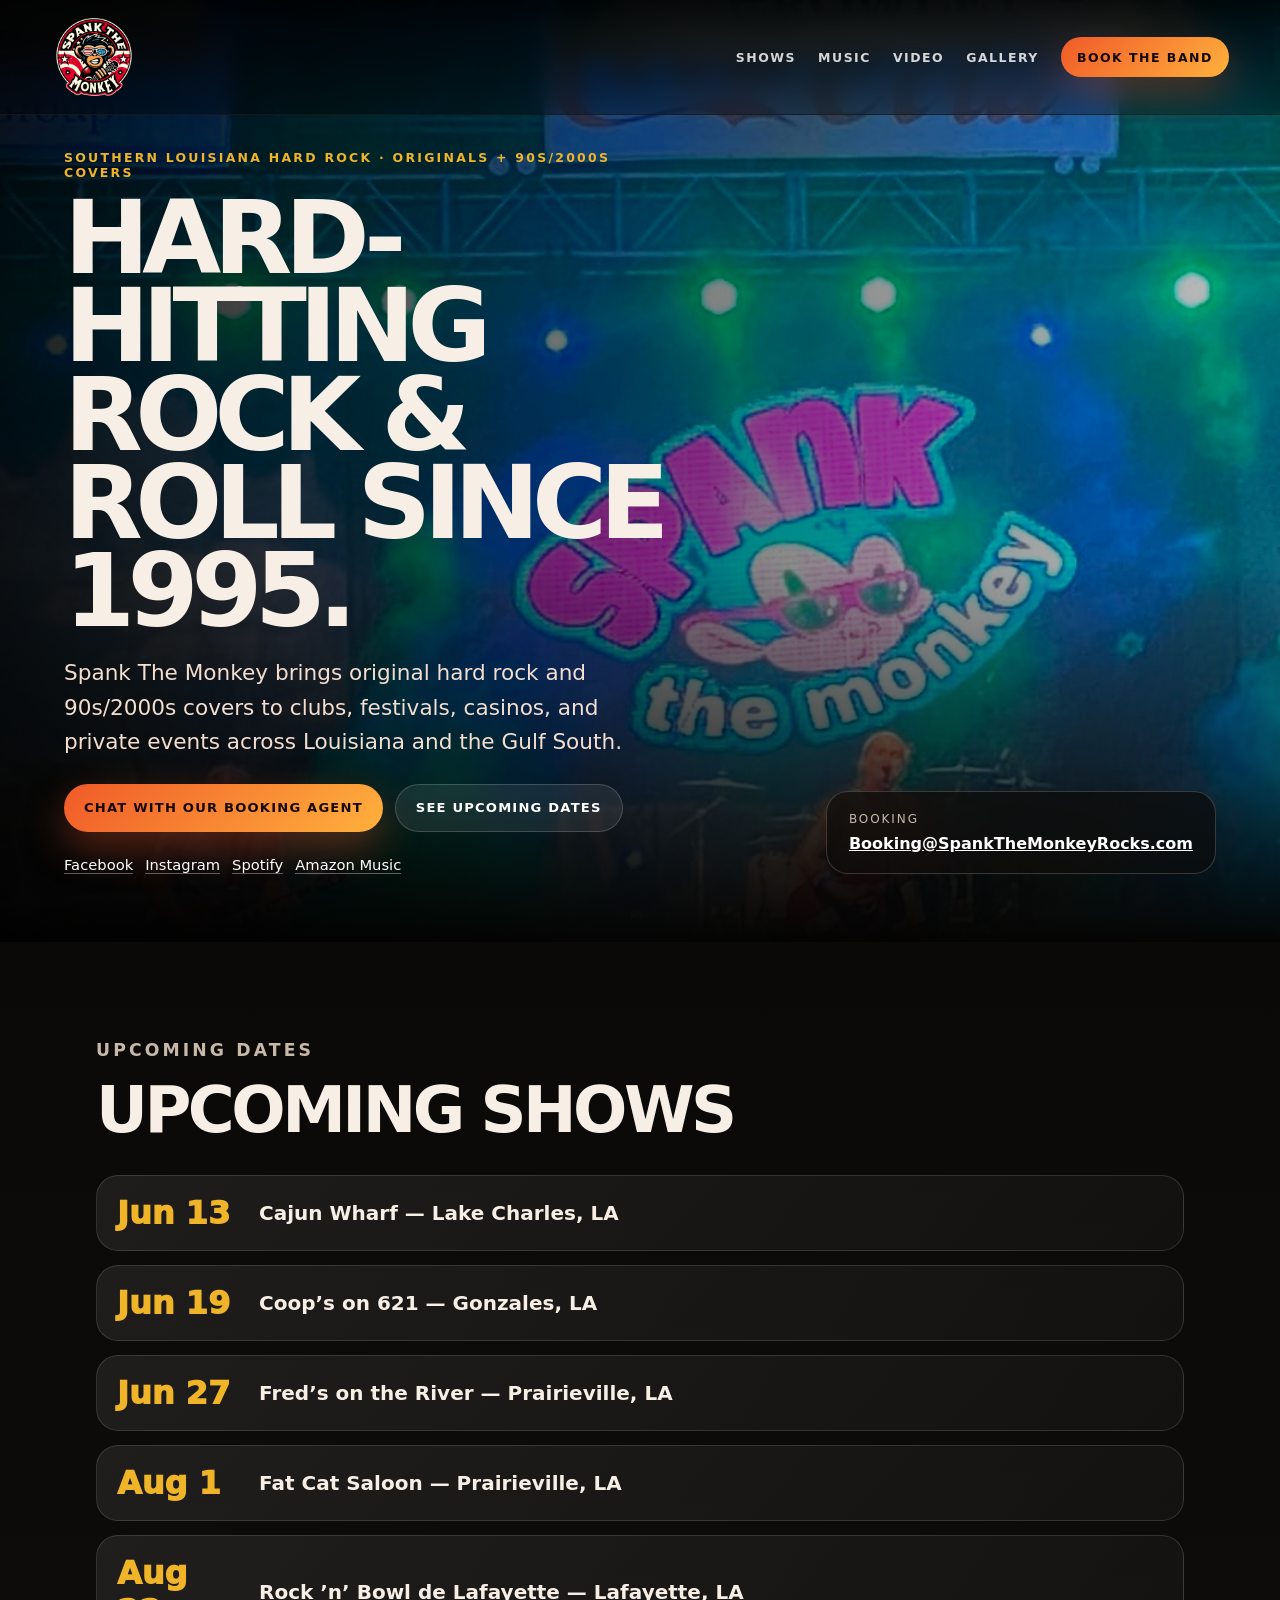
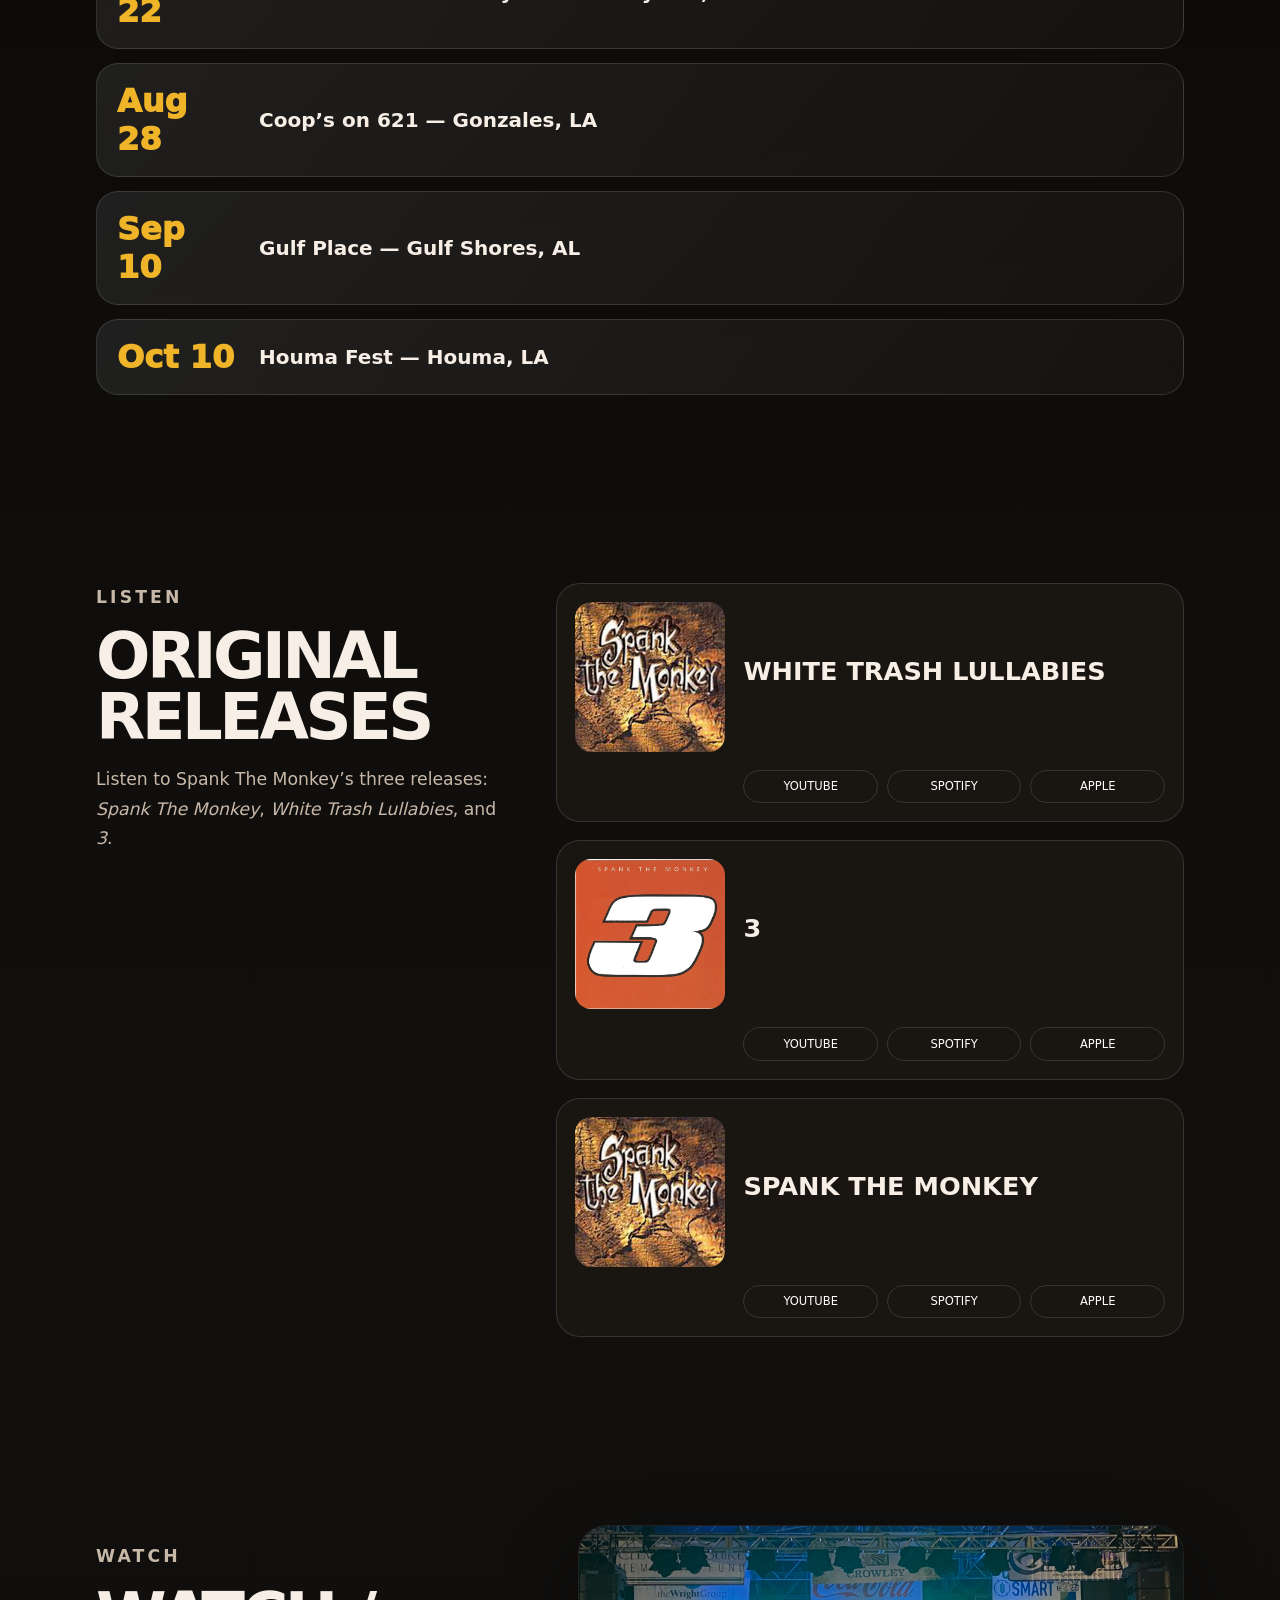
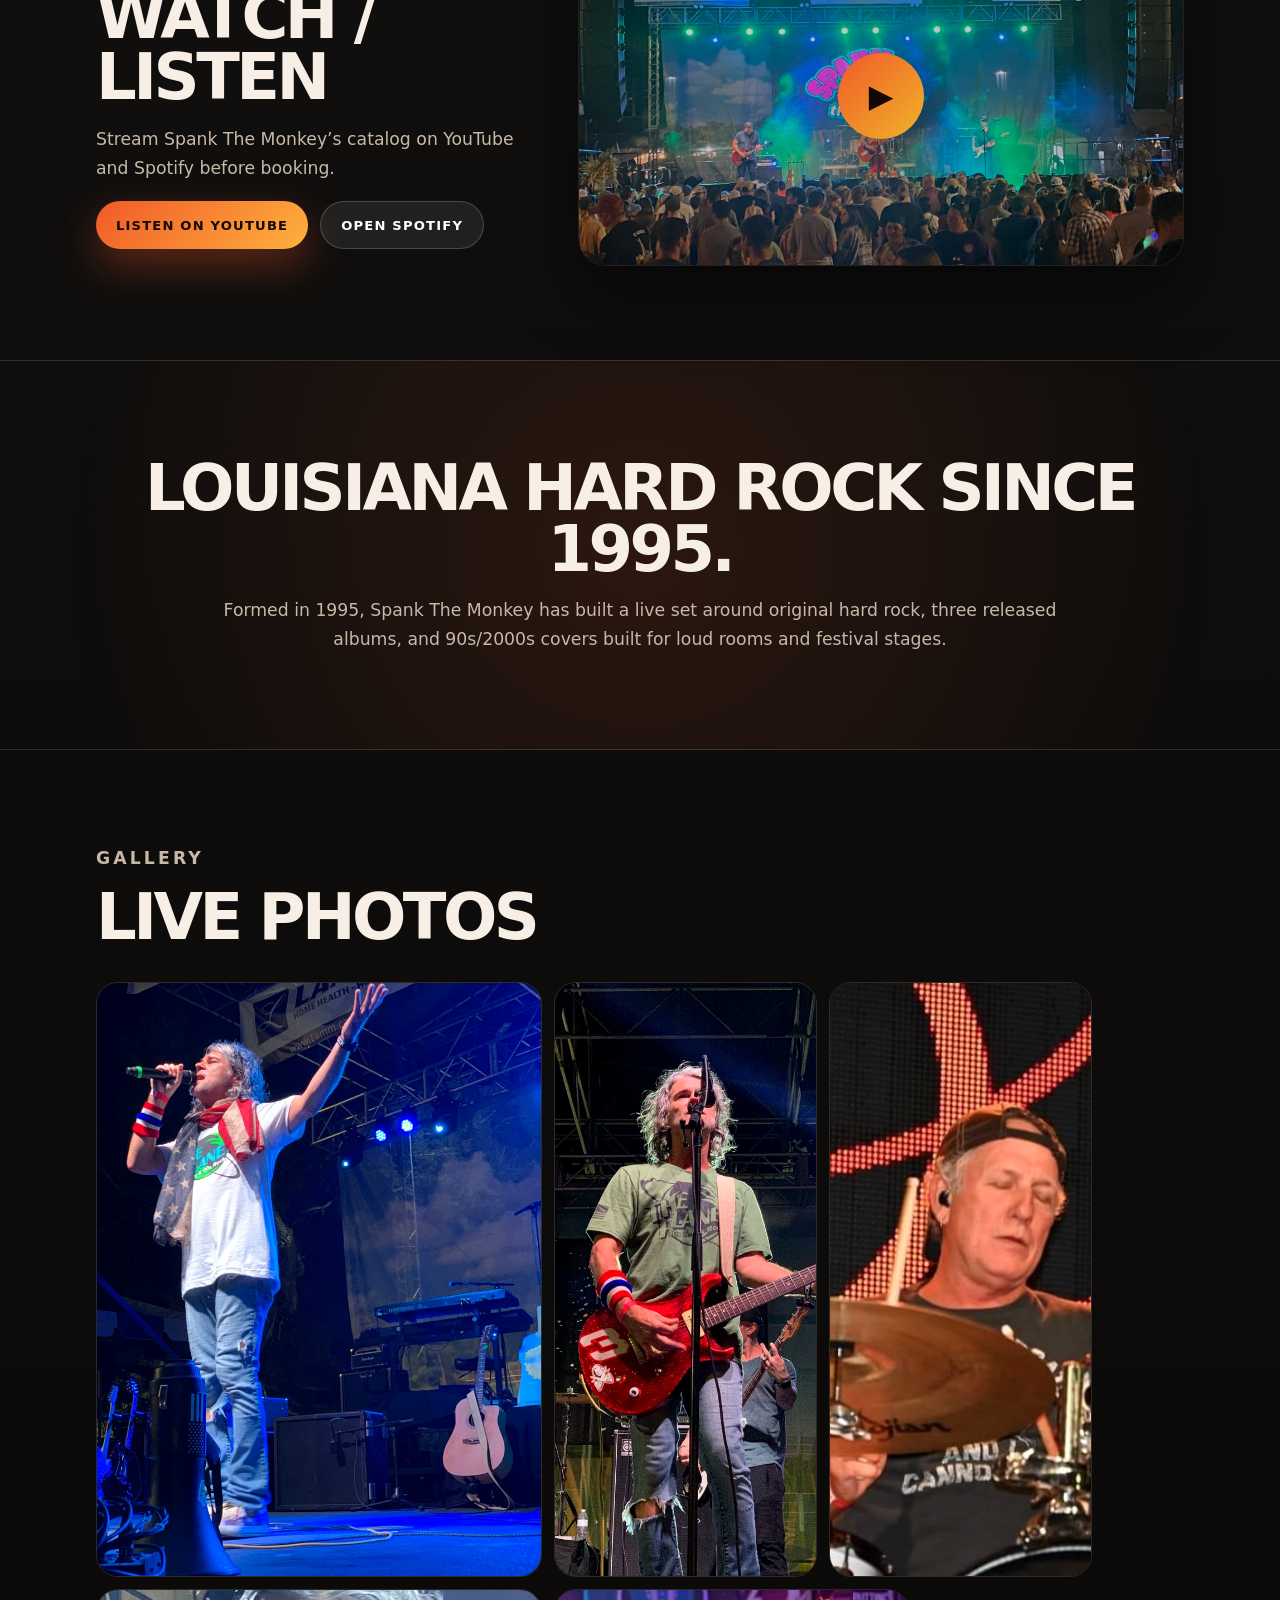
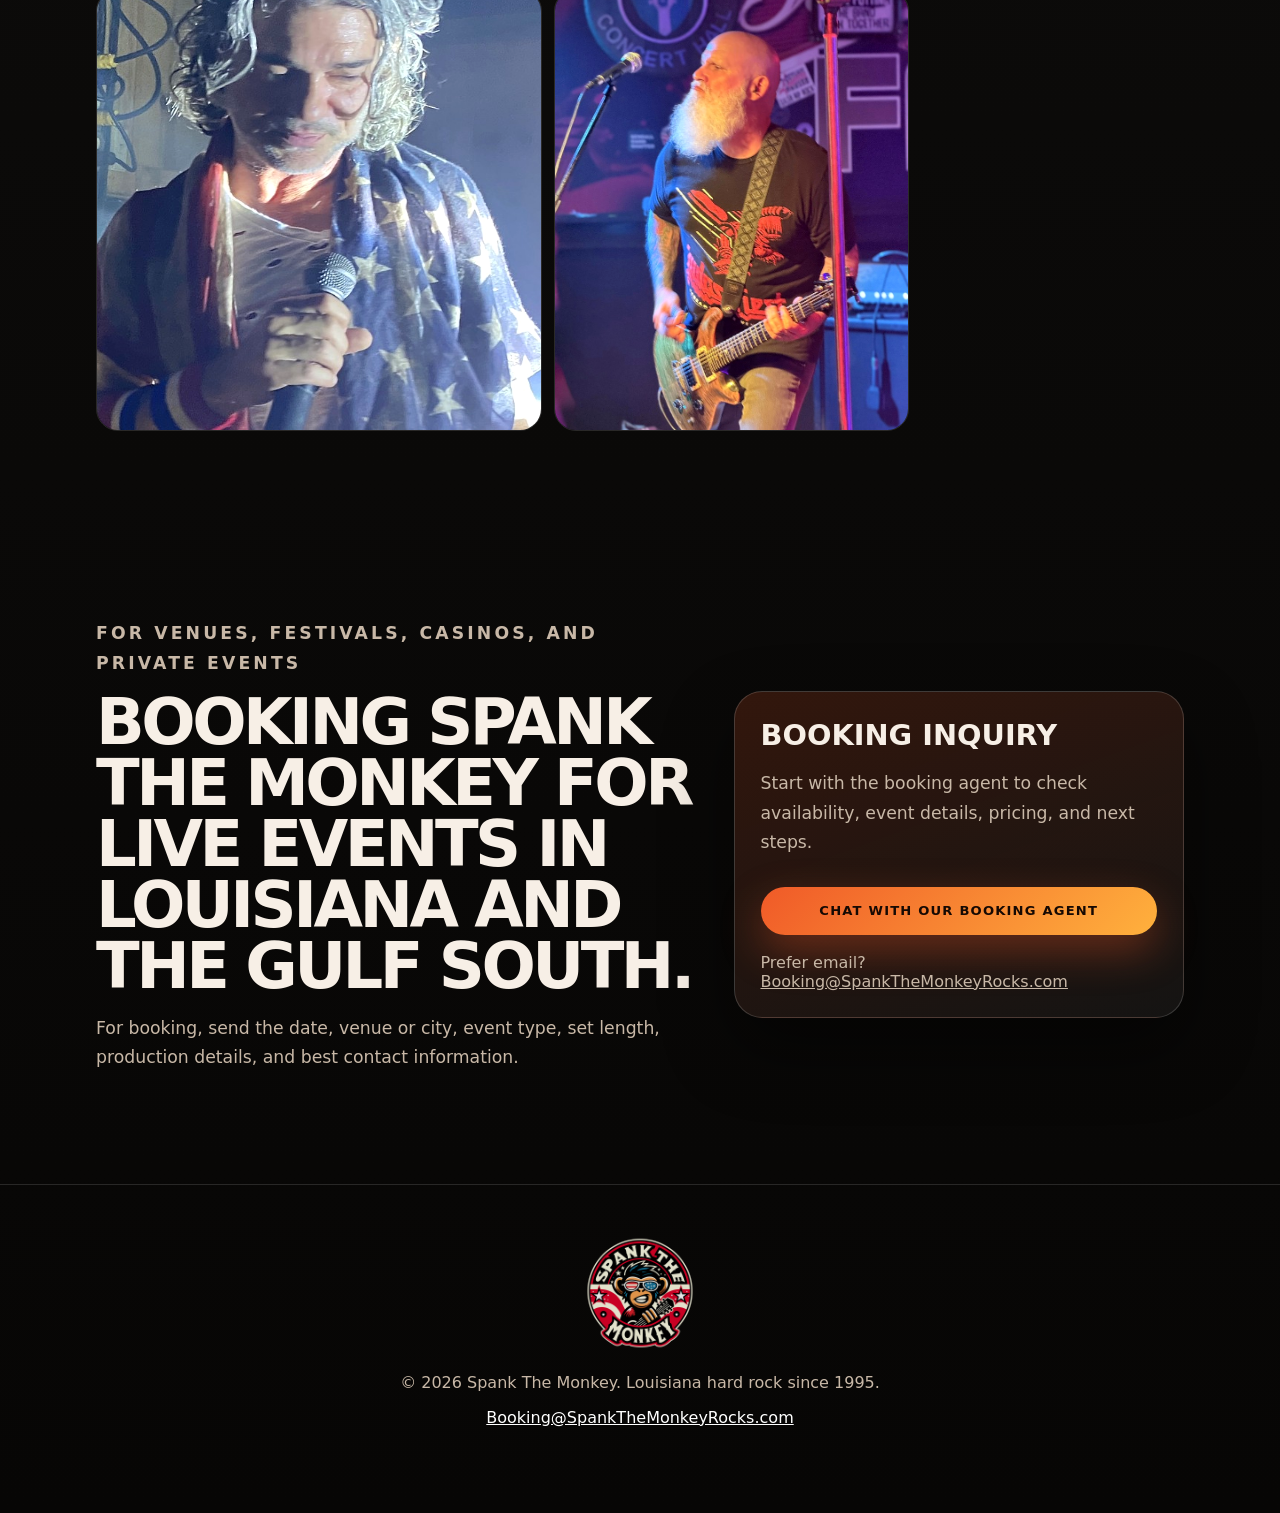
==== commit e5af6e27: "widen homepage hero stage crop" ====
--- a/src/index.html
+++ b/src/index.html
@@ -210,7 +210,7 @@
     ]
   }
   </script>
-  <link rel="stylesheet" href="styles.css?v=d114c67e54b9" />
+  <link rel="stylesheet" href="styles.css?v=39f8e3f7d983" />
 </head>
 <body>
   <a class="skip-link" href="#main">Skip to content</a>
--- a/src/styles.css
+++ b/src/styles.css
@@ -1,4 +1,4 @@
-:root{--bg:#080706;--bg2:#12100e;--card:#191511;--line:rgba(255,255,255,.13);--text:#f7efe6;--muted:#c8b8a7;--accent:#f05a28;--gold:#f0b429;--green:#7dd45a;--max:1160px;--shadow:0 30px 70px rgba(0,0,0,.48)}*{box-sizing:border-box}html{scroll-behavior:smooth}body{margin:0;background:radial-gradient(circle at 20% 0%,rgba(240,90,40,.18),transparent 32rem),linear-gradient(180deg,#070605 0%,#11100f 45%,#070605 100%);color:var(--text);font-family:Inter,ui-sans-serif,system-ui,-apple-system,BlinkMacSystemFont,"Segoe UI",sans-serif}body:before{content:"";position:fixed;inset:0;pointer-events:none;background-image:linear-gradient(rgba(255,255,255,.025) 1px,transparent 1px),linear-gradient(90deg,rgba(255,255,255,.02) 1px,transparent 1px);background-size:48px 48px;mask-image:linear-gradient(to bottom,rgba(0,0,0,.9),transparent 70%)}a{color:inherit}.skip-link{position:absolute;left:-999px;top:1rem;background:#fff;color:#000;padding:.7rem 1rem;z-index:20}.skip-link:focus{left:1rem}.site-header{position:fixed;z-index:10;top:0;left:0;right:0;display:flex;align-items:center;justify-content:space-between;padding:14px clamp(18px,4vw,52px);background:linear-gradient(180deg,rgba(0,0,0,.86),rgba(0,0,0,.32));backdrop-filter:blur(12px);border-bottom:1px solid rgba(255,255,255,.08)}.brand img{width:86px;height:auto;display:block}.nav{display:flex;align-items:center;gap:22px;text-transform:uppercase;font-size:.78rem;letter-spacing:.12em;font-weight:800}.nav a{text-decoration:none;color:rgba(255,255,255,.82)}.nav a:hover{color:#fff}.nav-cta{border:0;padding:.78rem 1rem;border-radius:999px;background:linear-gradient(135deg,var(--accent),#ffb13d);color:#160903!important;box-shadow:0 16px 40px rgba(240,90,40,.35)}.nav-cta:hover{color:#160903!important;box-shadow:0 18px 46px rgba(240,90,40,.5);filter:saturate(1.06) brightness(1.04)}.nav-toggle{display:none;background:none;border:1px solid var(--line);color:white;border-radius:10px;padding:.5rem .65rem}.hero{min-height:100vh;position:relative;display:grid;align-items:end;padding:150px clamp(20px,5vw,70px) 68px;overflow:hidden}.hero-bg,.hero-scrim{position:absolute;inset:0}.hero-bg{background-image:url('assets/hero-stage-logo-singer.jpg?v=9e179d8b51a6');background-size:cover;background-position:43% 55%;transform:scale(1.01);filter:saturate(1.08) contrast(1.06)}.hero-scrim{background:linear-gradient(90deg,rgba(0,0,0,.88) 0%,rgba(0,0,0,.55) 45%,rgba(0,0,0,.25) 100%),linear-gradient(0deg,rgba(8,7,6,1) 0%,rgba(8,7,6,0) 40%)}.hero-content{position:relative;max-width:830px;z-index:1}.eyebrow{margin:0 0 .9rem;color:var(--gold);font-size:.78rem;text-transform:uppercase;letter-spacing:.18em;font-weight:900}.hero h1{font-size:clamp(3.2rem,9vw,8.8rem);line-height:.86;margin:0 0 1.2rem;text-transform:uppercase;letter-spacing:-.075em;text-wrap:balance}.hero-copy{font-size:clamp(1.05rem,2vw,1.35rem);line-height:1.6;color:#f3ded0;max-width:720px}.hero-actions,.social-row{display:flex;flex-wrap:wrap;gap:12px;margin-top:24px}.button{display:inline-flex;align-items:center;justify-content:center;min-height:48px;padding:0 20px;border-radius:999px;text-decoration:none;font-weight:900;text-transform:uppercase;letter-spacing:.09em;font-size:.82rem;border:1px solid rgba(255,255,255,.18)}.primary{background:linear-gradient(135deg,var(--accent),#ffb13d);color:#160903;border:0;box-shadow:0 16px 40px rgba(240,90,40,.35)}.ghost{background:rgba(255,255,255,.08);color:#fff}.social-row a{color:#fff;text-decoration:none;border-bottom:1px solid rgba(255,255,255,.35);font-size:.92rem}.hero-card{position:absolute;right:clamp(20px,5vw,70px);bottom:68px;z-index:1;background:rgba(12,10,9,.72);border:1px solid rgba(255,255,255,.18);box-shadow:var(--shadow);backdrop-filter:blur(18px);padding:20px 22px;border-radius:22px}.card-label{display:block;color:var(--muted);font-size:.75rem;text-transform:uppercase;letter-spacing:.16em;margin-bottom:.5rem}.hero-card a{color:#fff;font-weight:900}.section{max-width:var(--max);margin:0 auto;padding:94px clamp(20px,4vw,36px)}.section-heading{max-width:760px;margin-bottom:34px}.section-heading h2,.split h2,.video h2,.about h2,.epk h2{font-size:clamp(2.2rem,5vw,4.6rem);line-height:.95;margin:.2rem 0 1rem;text-transform:uppercase;letter-spacing:-.055em}.section-heading p,.split p,.video p,.about p,.epk p{color:var(--muted);font-size:1.08rem;line-height:1.7}.show-list{display:grid;gap:14px}.show-card{display:grid;grid-template-columns:120px 1fr auto;gap:22px;align-items:center;background:linear-gradient(135deg,rgba(255,255,255,.08),rgba(255,255,255,.03));border:1px solid var(--line);border-radius:22px;padding:18px 20px}.show-date{font-weight:1000;font-size:2rem;color:var(--gold)}.show-card h3{margin:0;font-size:1.25rem}.show-card p{margin:.25rem 0 0;color:var(--muted)}.show-card a{font-size:.75rem;text-transform:uppercase;letter-spacing:.12em;text-decoration:none;border:1px solid var(--line);border-radius:999px;padding:.72rem 1rem}.split{display:grid;grid-template-columns:.8fr 1.2fr;gap:42px;align-items:start}.sticky-heading{position:sticky;top:110px}.album-grid{display:grid;gap:18px}.album-card{display:grid;grid-template-columns:150px 1fr;gap:18px;align-items:center;background:var(--card);border:1px solid var(--line);border-radius:24px;padding:18px}.album-card img{width:150px;aspect-ratio:1;object-fit:cover;border-radius:16px}.album-card h3{font-size:1.6rem;margin:0 0 12px;text-transform:uppercase}.platforms{grid-column:2;display:grid;grid-template-columns:repeat(3,minmax(74px,1fr));gap:9px}.platforms a{font-size:.72rem;text-transform:uppercase;text-decoration:none;border:1px solid var(--line);padding:.55rem .6rem;border-radius:999px;color:#fff;text-align:center;white-space:nowrap}.video{display:grid;grid-template-columns:.85fr 1.15fr;gap:34px;align-items:center}.video-poster{position:relative;display:block;aspect-ratio:16/9;border:1px solid var(--line);border-radius:28px;overflow:hidden;box-shadow:var(--shadow);background:#000;text-decoration:none}.video-poster img{width:100%;height:100%;object-fit:cover;filter:saturate(1.08) contrast(1.05) brightness(.78)}.play-button{position:absolute;left:50%;top:50%;transform:translate(-50%,-50%);width:86px;height:86px;border-radius:999px;display:grid;place-items:center;background:linear-gradient(135deg,var(--accent),var(--gold));color:#140805;font-size:2rem;box-shadow:0 20px 50px rgba(0,0,0,.45)}.compact-actions{margin-top:18px}.about{position:relative;text-align:center;border-block:1px solid var(--line);max-width:100%;padding-inline:max(20px,calc((100% - var(--max))/2));background:radial-gradient(circle at center,rgba(240,90,40,.13),transparent 36rem)}.about p{max-width:850px;margin:0 auto}.quote-mark{font-size:8rem;color:rgba(240,90,40,.38);height:66px;line-height:1}.photo-grid{display:grid;grid-template-columns:repeat(12,1fr);gap:12px}.photo-grid img{width:100%;height:100%;min-height:250px;object-fit:cover;border-radius:22px;border:1px solid var(--line);filter:saturate(1.05) contrast(1.03)}.photo-grid img:nth-child(1),.photo-grid img:nth-child(4){grid-column:span 5}.photo-grid img:nth-child(2),.photo-grid img:nth-child(3){grid-column:span 3}.photo-grid img:nth-child(5){grid-column:span 4}.photo-grid img:nth-child(6){grid-column:span 5}.epk{display:grid;grid-template-columns:1.15fr .85fr;gap:28px;align-items:center}.booking-panel{background:linear-gradient(160deg,rgba(240,90,40,.18),rgba(255,255,255,.05));border:1px solid rgba(255,255,255,.16);border-radius:28px;padding:26px;box-shadow:var(--shadow)}.booking-panel h3{font-size:1.8rem;margin:0 0 .75rem;text-transform:uppercase}.full{width:100%;margin:12px 0 18px}.booking-panel span{color:var(--muted);overflow-wrap:anywhere}.site-footer{text-align:center;padding:48px 20px 70px;border-top:1px solid var(--line);color:var(--muted)}.site-footer img{width:120px;opacity:.9}.site-footer a{color:#fff}@media (max-width:850px){.nav-toggle{display:block}.nav{position:absolute;top:100%;right:16px;left:16px;display:none;flex-direction:column;align-items:stretch;background:rgba(8,7,6,.96);border:1px solid var(--line);border-radius:20px;padding:18px}.nav.is-open{display:flex}.hero{padding-top:130px}.hero-card{position:relative;right:auto;bottom:auto;margin-top:28px;width:min(100%,420px)}.show-card,.split,.video,.epk{grid-template-columns:1fr}.sticky-heading{position:static}.album-card{grid-template-columns:110px 1fr}.album-card img{width:110px}.photo-grid{grid-template-columns:1fr 1fr}.photo-grid img,.photo-grid img:nth-child(n){grid-column:span 1;min-height:210px}.hero h1{font-size:clamp(3.1rem,17vw,5.5rem)}}@media (max-width:560px){.site-header{padding:10px 16px}.brand img{width:70px}.show-card{grid-template-columns:1fr;gap:10px}.photo-grid{grid-template-columns:1fr}.album-card{grid-template-columns:1fr}.album-card img{width:100%}.platforms{grid-column:1;grid-template-columns:repeat(3,minmax(0,1fr))}.hero-actions .button{width:100%}}
+:root{--bg:#080706;--bg2:#12100e;--card:#191511;--line:rgba(255,255,255,.13);--text:#f7efe6;--muted:#c8b8a7;--accent:#f05a28;--gold:#f0b429;--green:#7dd45a;--max:1160px;--shadow:0 30px 70px rgba(0,0,0,.48)}*{box-sizing:border-box}html{scroll-behavior:smooth}body{margin:0;background:radial-gradient(circle at 20% 0%,rgba(240,90,40,.18),transparent 32rem),linear-gradient(180deg,#070605 0%,#11100f 45%,#070605 100%);color:var(--text);font-family:Inter,ui-sans-serif,system-ui,-apple-system,BlinkMacSystemFont,"Segoe UI",sans-serif}body:before{content:"";position:fixed;inset:0;pointer-events:none;background-image:linear-gradient(rgba(255,255,255,.025) 1px,transparent 1px),linear-gradient(90deg,rgba(255,255,255,.02) 1px,transparent 1px);background-size:48px 48px;mask-image:linear-gradient(to bottom,rgba(0,0,0,.9),transparent 70%)}a{color:inherit}.skip-link{position:absolute;left:-999px;top:1rem;background:#fff;color:#000;padding:.7rem 1rem;z-index:20}.skip-link:focus{left:1rem}.site-header{position:fixed;z-index:10;top:0;left:0;right:0;display:flex;align-items:center;justify-content:space-between;padding:14px clamp(18px,4vw,52px);background:linear-gradient(180deg,rgba(0,0,0,.86),rgba(0,0,0,.32));backdrop-filter:blur(12px);border-bottom:1px solid rgba(255,255,255,.08)}.brand img{width:86px;height:auto;display:block}.nav{display:flex;align-items:center;gap:22px;text-transform:uppercase;font-size:.78rem;letter-spacing:.12em;font-weight:800}.nav a{text-decoration:none;color:rgba(255,255,255,.82)}.nav a:hover{color:#fff}.nav-cta{border:0;padding:.78rem 1rem;border-radius:999px;background:linear-gradient(135deg,var(--accent),#ffb13d);color:#160903!important;box-shadow:0 16px 40px rgba(240,90,40,.35)}.nav-cta:hover{color:#160903!important;box-shadow:0 18px 46px rgba(240,90,40,.5);filter:saturate(1.06) brightness(1.04)}.nav-toggle{display:none;background:none;border:1px solid var(--line);color:white;border-radius:10px;padding:.5rem .65rem}.hero{min-height:100vh;position:relative;display:grid;align-items:end;padding:150px clamp(20px,5vw,70px) 68px;overflow:hidden}.hero-bg,.hero-scrim{position:absolute;inset:0}.hero-bg{background-image:url('assets/hero-stage-logo-singer.jpg?v=e85f919dde2d');background-size:cover;background-position:43% 55%;transform:scale(1.01);filter:saturate(1.08) contrast(1.06)}.hero-scrim{background:linear-gradient(90deg,rgba(0,0,0,.88) 0%,rgba(0,0,0,.55) 45%,rgba(0,0,0,.25) 100%),linear-gradient(0deg,rgba(8,7,6,1) 0%,rgba(8,7,6,0) 40%)}.hero-content{position:relative;max-width:830px;z-index:1}.eyebrow{margin:0 0 .9rem;color:var(--gold);font-size:.78rem;text-transform:uppercase;letter-spacing:.18em;font-weight:900}.hero h1{font-size:clamp(3.2rem,9vw,8.8rem);line-height:.86;margin:0 0 1.2rem;text-transform:uppercase;letter-spacing:-.075em;text-wrap:balance}.hero-copy{font-size:clamp(1.05rem,2vw,1.35rem);line-height:1.6;color:#f3ded0;max-width:720px}.hero-actions,.social-row{display:flex;flex-wrap:wrap;gap:12px;margin-top:24px}.button{display:inline-flex;align-items:center;justify-content:center;min-height:48px;padding:0 20px;border-radius:999px;text-decoration:none;font-weight:900;text-transform:uppercase;letter-spacing:.09em;font-size:.82rem;border:1px solid rgba(255,255,255,.18)}.primary{background:linear-gradient(135deg,var(--accent),#ffb13d);color:#160903;border:0;box-shadow:0 16px 40px rgba(240,90,40,.35)}.ghost{background:rgba(255,255,255,.08);color:#fff}.social-row a{color:#fff;text-decoration:none;border-bottom:1px solid rgba(255,255,255,.35);font-size:.92rem}.hero-card{position:absolute;right:clamp(20px,5vw,70px);bottom:68px;z-index:1;background:rgba(12,10,9,.72);border:1px solid rgba(255,255,255,.18);box-shadow:var(--shadow);backdrop-filter:blur(18px);padding:20px 22px;border-radius:22px}.card-label{display:block;color:var(--muted);font-size:.75rem;text-transform:uppercase;letter-spacing:.16em;margin-bottom:.5rem}.hero-card a{color:#fff;font-weight:900}.section{max-width:var(--max);margin:0 auto;padding:94px clamp(20px,4vw,36px)}.section-heading{max-width:760px;margin-bottom:34px}.section-heading h2,.split h2,.video h2,.about h2,.epk h2{font-size:clamp(2.2rem,5vw,4.6rem);line-height:.95;margin:.2rem 0 1rem;text-transform:uppercase;letter-spacing:-.055em}.section-heading p,.split p,.video p,.about p,.epk p{color:var(--muted);font-size:1.08rem;line-height:1.7}.show-list{display:grid;gap:14px}.show-card{display:grid;grid-template-columns:120px 1fr auto;gap:22px;align-items:center;background:linear-gradient(135deg,rgba(255,255,255,.08),rgba(255,255,255,.03));border:1px solid var(--line);border-radius:22px;padding:18px 20px}.show-date{font-weight:1000;font-size:2rem;color:var(--gold)}.show-card h3{margin:0;font-size:1.25rem}.show-card p{margin:.25rem 0 0;color:var(--muted)}.show-card a{font-size:.75rem;text-transform:uppercase;letter-spacing:.12em;text-decoration:none;border:1px solid var(--line);border-radius:999px;padding:.72rem 1rem}.split{display:grid;grid-template-columns:.8fr 1.2fr;gap:42px;align-items:start}.sticky-heading{position:sticky;top:110px}.album-grid{display:grid;gap:18px}.album-card{display:grid;grid-template-columns:150px 1fr;gap:18px;align-items:center;background:var(--card);border:1px solid var(--line);border-radius:24px;padding:18px}.album-card img{width:150px;aspect-ratio:1;object-fit:cover;border-radius:16px}.album-card h3{font-size:1.6rem;margin:0 0 12px;text-transform:uppercase}.platforms{grid-column:2;display:grid;grid-template-columns:repeat(3,minmax(74px,1fr));gap:9px}.platforms a{font-size:.72rem;text-transform:uppercase;text-decoration:none;border:1px solid var(--line);padding:.55rem .6rem;border-radius:999px;color:#fff;text-align:center;white-space:nowrap}.video{display:grid;grid-template-columns:.85fr 1.15fr;gap:34px;align-items:center}.video-poster{position:relative;display:block;aspect-ratio:16/9;border:1px solid var(--line);border-radius:28px;overflow:hidden;box-shadow:var(--shadow);background:#000;text-decoration:none}.video-poster img{width:100%;height:100%;object-fit:cover;filter:saturate(1.08) contrast(1.05) brightness(.78)}.play-button{position:absolute;left:50%;top:50%;transform:translate(-50%,-50%);width:86px;height:86px;border-radius:999px;display:grid;place-items:center;background:linear-gradient(135deg,var(--accent),var(--gold));color:#140805;font-size:2rem;box-shadow:0 20px 50px rgba(0,0,0,.45)}.compact-actions{margin-top:18px}.about{position:relative;text-align:center;border-block:1px solid var(--line);max-width:100%;padding-inline:max(20px,calc((100% - var(--max))/2));background:radial-gradient(circle at center,rgba(240,90,40,.13),transparent 36rem)}.about p{max-width:850px;margin:0 auto}.quote-mark{font-size:8rem;color:rgba(240,90,40,.38);height:66px;line-height:1}.photo-grid{display:grid;grid-template-columns:repeat(12,1fr);gap:12px}.photo-grid img{width:100%;height:100%;min-height:250px;object-fit:cover;border-radius:22px;border:1px solid var(--line);filter:saturate(1.05) contrast(1.03)}.photo-grid img:nth-child(1),.photo-grid img:nth-child(4){grid-column:span 5}.photo-grid img:nth-child(2),.photo-grid img:nth-child(3){grid-column:span 3}.photo-grid img:nth-child(5){grid-column:span 4}.photo-grid img:nth-child(6){grid-column:span 5}.epk{display:grid;grid-template-columns:1.15fr .85fr;gap:28px;align-items:center}.booking-panel{background:linear-gradient(160deg,rgba(240,90,40,.18),rgba(255,255,255,.05));border:1px solid rgba(255,255,255,.16);border-radius:28px;padding:26px;box-shadow:var(--shadow)}.booking-panel h3{font-size:1.8rem;margin:0 0 .75rem;text-transform:uppercase}.full{width:100%;margin:12px 0 18px}.booking-panel span{color:var(--muted);overflow-wrap:anywhere}.site-footer{text-align:center;padding:48px 20px 70px;border-top:1px solid var(--line);color:var(--muted)}.site-footer img{width:120px;opacity:.9}.site-footer a{color:#fff}@media (max-width:850px){.nav-toggle{display:block}.nav{position:absolute;top:100%;right:16px;left:16px;display:none;flex-direction:column;align-items:stretch;background:rgba(8,7,6,.96);border:1px solid var(--line);border-radius:20px;padding:18px}.nav.is-open{display:flex}.hero{padding-top:130px}.hero-card{position:relative;right:auto;bottom:auto;margin-top:28px;width:min(100%,420px)}.show-card,.split,.video,.epk{grid-template-columns:1fr}.sticky-heading{position:static}.album-card{grid-template-columns:110px 1fr}.album-card img{width:110px}.photo-grid{grid-template-columns:1fr 1fr}.photo-grid img,.photo-grid img:nth-child(n){grid-column:span 1;min-height:210px}.hero h1{font-size:clamp(3.1rem,17vw,5.5rem)}}@media (max-width:560px){.site-header{padding:10px 16px}.brand img{width:70px}.show-card{grid-template-columns:1fr;gap:10px}.photo-grid{grid-template-columns:1fr}.album-card{grid-template-columns:1fr}.album-card img{width:100%}.platforms{grid-column:1;grid-template-columns:repeat(3,minmax(0,1fr))}.hero-actions .button{width:100%}}
 
 
 .booking-agent{display:grid;grid-template-columns:minmax(260px,420px) 1fr;gap:clamp(24px,5vw,56px);align-items:center;background:linear-gradient(135deg,rgba(240,90,40,.18),rgba(0,0,0,.28));border:1px solid var(--line);border-radius:34px;box-shadow:var(--shadow)}.booking-agent-media video{width:100%;display:block;border-radius:26px;border:1px solid rgba(255,255,255,.16);background:#000;box-shadow:0 24px 54px rgba(0,0,0,.4)}.booking-agent-copy h2{margin:.25rem 0 1rem;font-size:clamp(2rem,4vw,3.6rem);line-height:.95}.booking-agent-copy p{color:var(--muted);font-size:1.05rem;line-height:1.7}.booking-facts{display:grid;grid-template-columns:repeat(2,minmax(0,1fr));gap:.7rem;margin:1.2rem 0 1.4rem;padding:0;list-style:none}.booking-facts li{border:1px solid rgba(255,255,255,.12);border-radius:16px;padding:.85rem 1rem;background:rgba(0,0,0,.22);color:#fff;font-weight:800}.agent-widget-shell{min-height:330px;border:1px solid rgba(255,255,255,.14);border-radius:24px;background:rgba(0,0,0,.28);padding:14px;overflow:hidden}.agent-widget-shell elevenlabs-convai{position:relative!important;inset:auto!important;z-index:auto!important;display:block!important;width:100%!important;height:100%!important;min-height:300px!important;overflow:hidden!important;border-radius:18px}.agent-fallback{font-size:.9rem!important;margin:.8rem 0 0}.agent-fallback a{color:var(--gold);font-weight:900}@media (max-width: 860px){.booking-agent{grid-template-columns:1fr}.booking-facts{grid-template-columns:1fr}.agent-widget-shell{min-height:380px}}
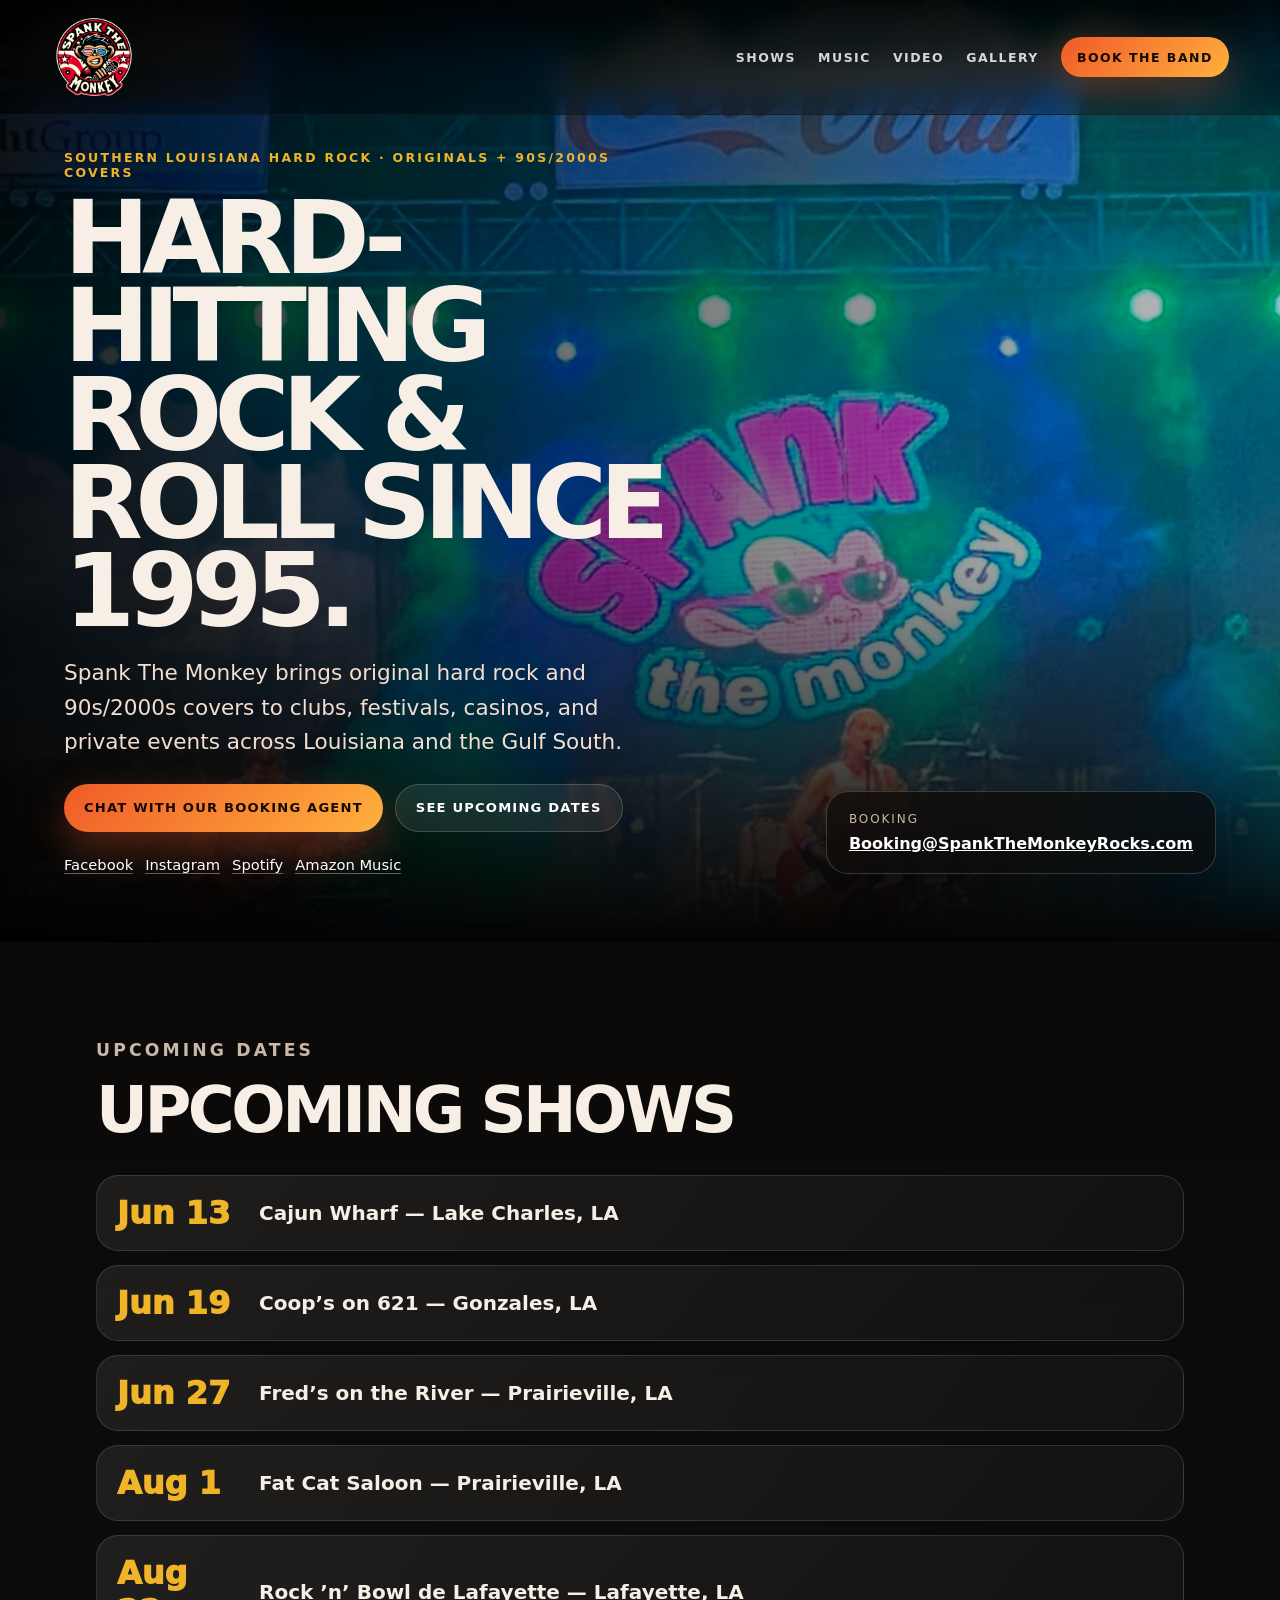
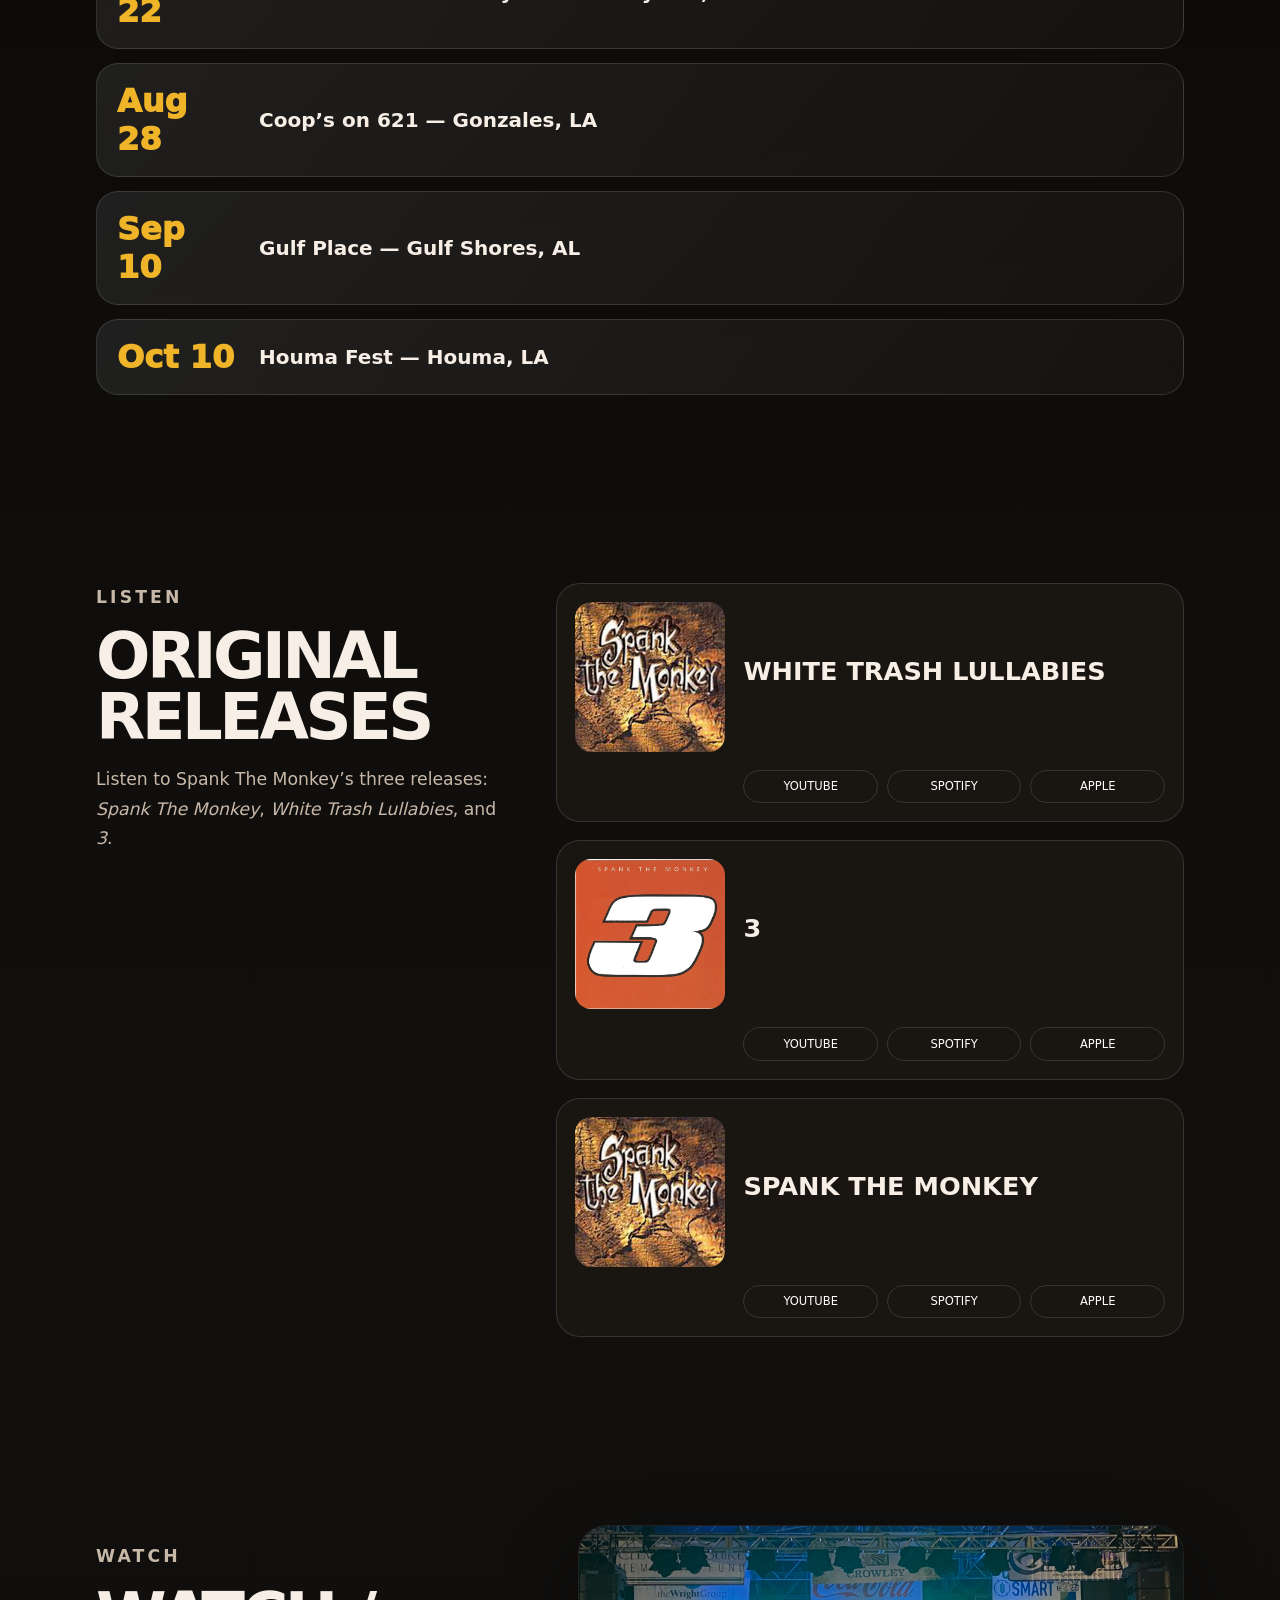
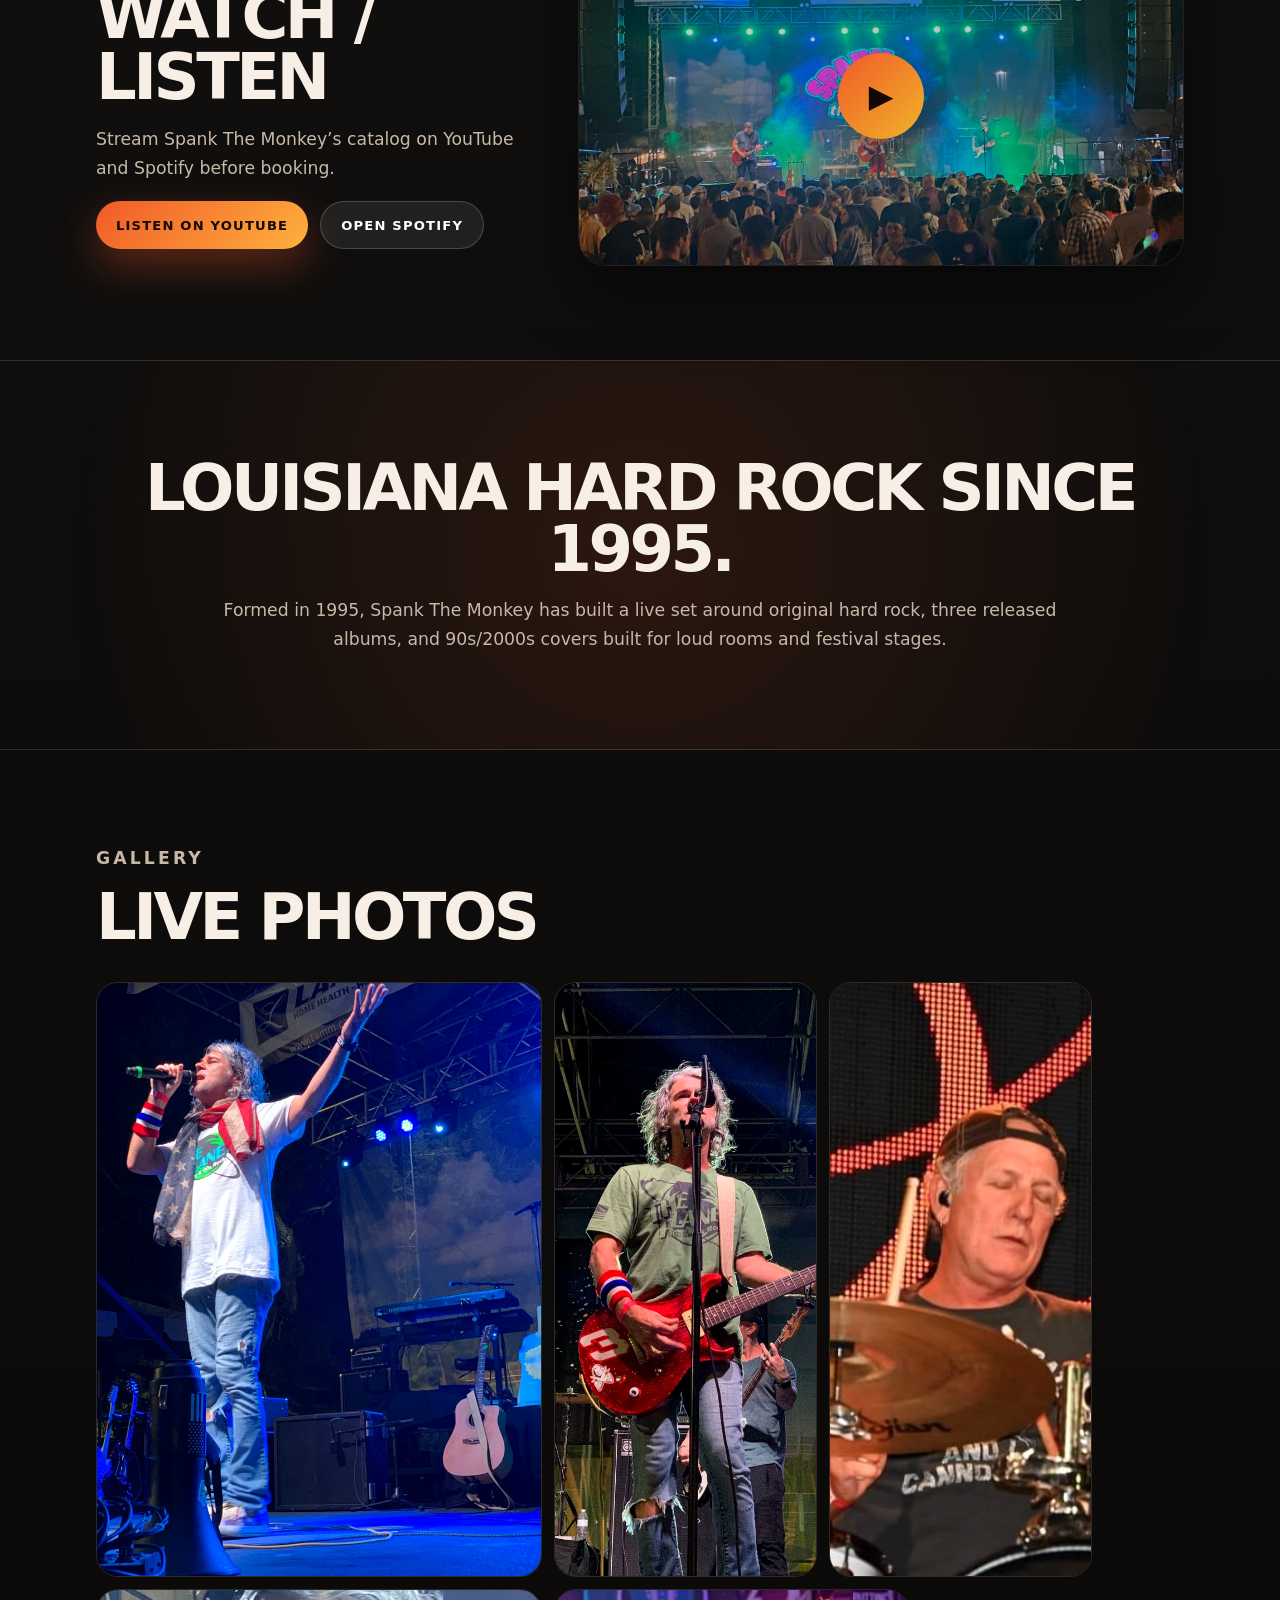
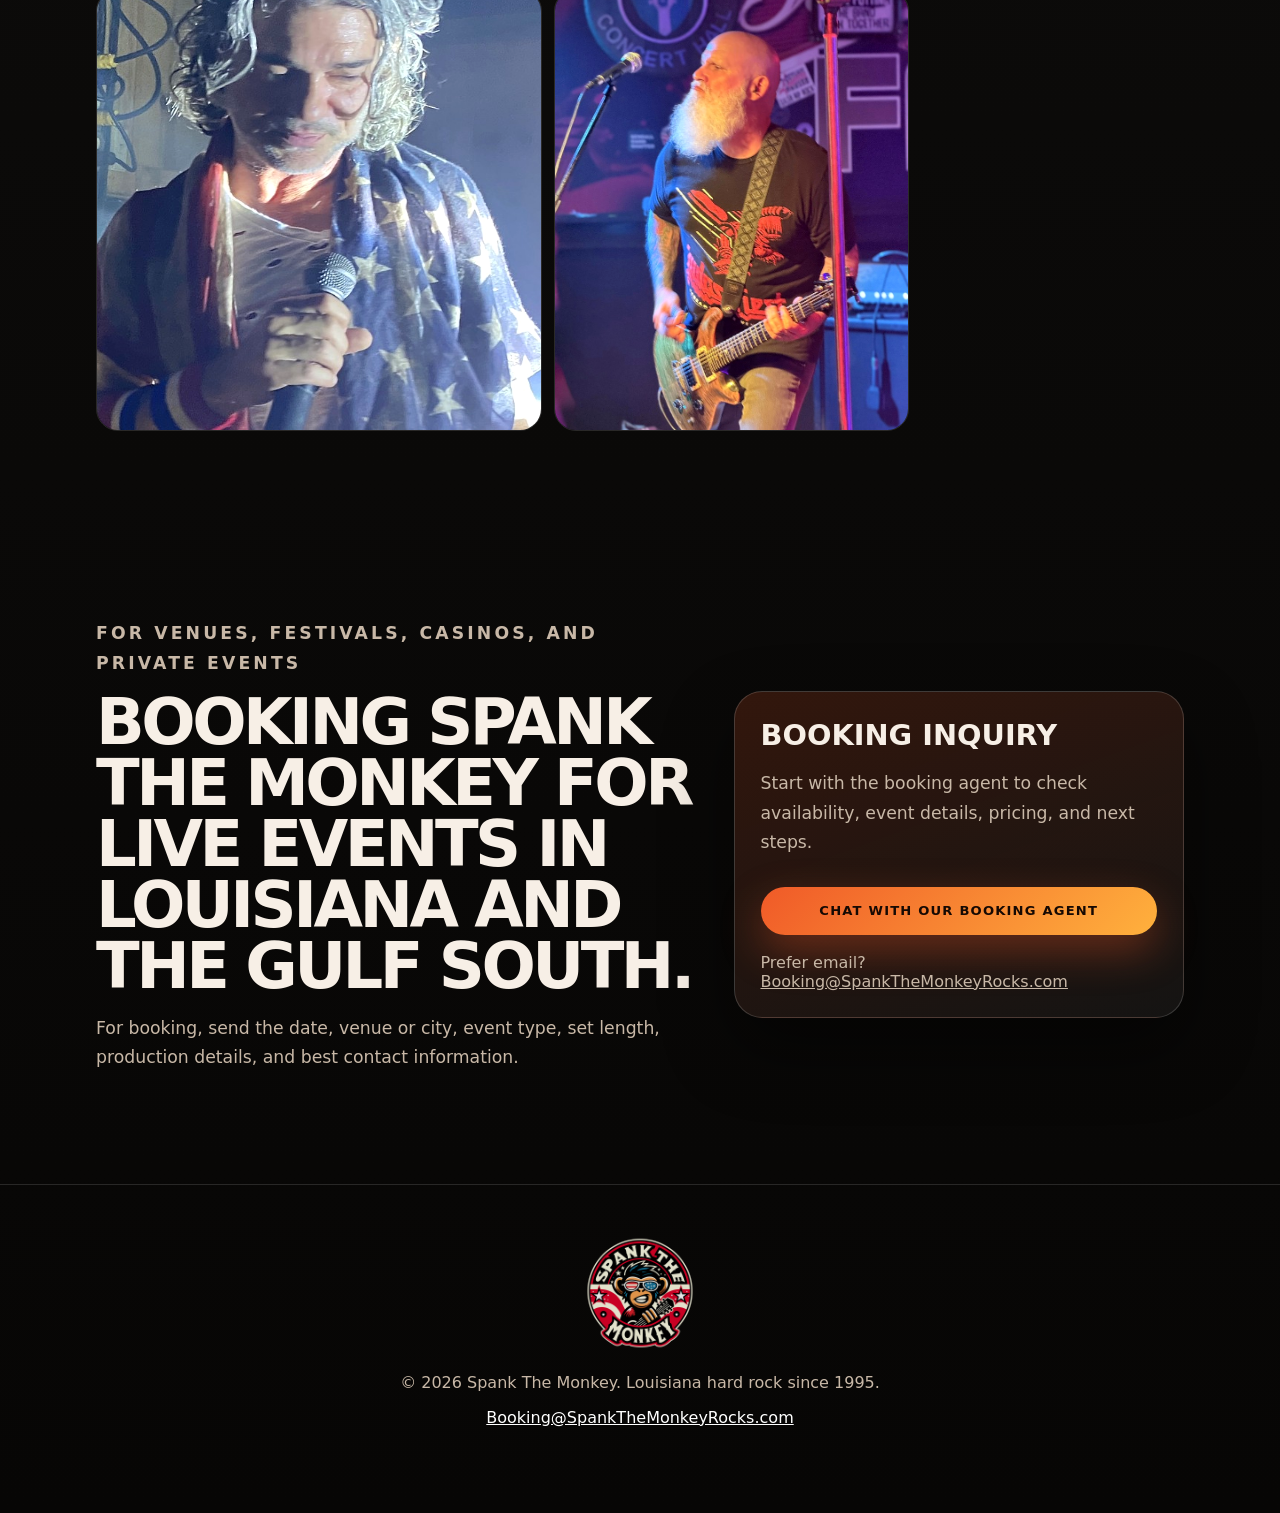
==== commit c0f78caa: "widen homepage hero crop slightly" ====
--- a/src/index.html
+++ b/src/index.html
@@ -210,7 +210,7 @@
     ]
   }
   </script>
-  <link rel="stylesheet" href="styles.css?v=39f8e3f7d983" />
+  <link rel="stylesheet" href="styles.css?v=690d7635c8e5" />
 </head>
 <body>
   <a class="skip-link" href="#main">Skip to content</a>
--- a/src/styles.css
+++ b/src/styles.css
@@ -1,4 +1,4 @@
-:root{--bg:#080706;--bg2:#12100e;--card:#191511;--line:rgba(255,255,255,.13);--text:#f7efe6;--muted:#c8b8a7;--accent:#f05a28;--gold:#f0b429;--green:#7dd45a;--max:1160px;--shadow:0 30px 70px rgba(0,0,0,.48)}*{box-sizing:border-box}html{scroll-behavior:smooth}body{margin:0;background:radial-gradient(circle at 20% 0%,rgba(240,90,40,.18),transparent 32rem),linear-gradient(180deg,#070605 0%,#11100f 45%,#070605 100%);color:var(--text);font-family:Inter,ui-sans-serif,system-ui,-apple-system,BlinkMacSystemFont,"Segoe UI",sans-serif}body:before{content:"";position:fixed;inset:0;pointer-events:none;background-image:linear-gradient(rgba(255,255,255,.025) 1px,transparent 1px),linear-gradient(90deg,rgba(255,255,255,.02) 1px,transparent 1px);background-size:48px 48px;mask-image:linear-gradient(to bottom,rgba(0,0,0,.9),transparent 70%)}a{color:inherit}.skip-link{position:absolute;left:-999px;top:1rem;background:#fff;color:#000;padding:.7rem 1rem;z-index:20}.skip-link:focus{left:1rem}.site-header{position:fixed;z-index:10;top:0;left:0;right:0;display:flex;align-items:center;justify-content:space-between;padding:14px clamp(18px,4vw,52px);background:linear-gradient(180deg,rgba(0,0,0,.86),rgba(0,0,0,.32));backdrop-filter:blur(12px);border-bottom:1px solid rgba(255,255,255,.08)}.brand img{width:86px;height:auto;display:block}.nav{display:flex;align-items:center;gap:22px;text-transform:uppercase;font-size:.78rem;letter-spacing:.12em;font-weight:800}.nav a{text-decoration:none;color:rgba(255,255,255,.82)}.nav a:hover{color:#fff}.nav-cta{border:0;padding:.78rem 1rem;border-radius:999px;background:linear-gradient(135deg,var(--accent),#ffb13d);color:#160903!important;box-shadow:0 16px 40px rgba(240,90,40,.35)}.nav-cta:hover{color:#160903!important;box-shadow:0 18px 46px rgba(240,90,40,.5);filter:saturate(1.06) brightness(1.04)}.nav-toggle{display:none;background:none;border:1px solid var(--line);color:white;border-radius:10px;padding:.5rem .65rem}.hero{min-height:100vh;position:relative;display:grid;align-items:end;padding:150px clamp(20px,5vw,70px) 68px;overflow:hidden}.hero-bg,.hero-scrim{position:absolute;inset:0}.hero-bg{background-image:url('assets/hero-stage-logo-singer.jpg?v=e85f919dde2d');background-size:cover;background-position:43% 55%;transform:scale(1.01);filter:saturate(1.08) contrast(1.06)}.hero-scrim{background:linear-gradient(90deg,rgba(0,0,0,.88) 0%,rgba(0,0,0,.55) 45%,rgba(0,0,0,.25) 100%),linear-gradient(0deg,rgba(8,7,6,1) 0%,rgba(8,7,6,0) 40%)}.hero-content{position:relative;max-width:830px;z-index:1}.eyebrow{margin:0 0 .9rem;color:var(--gold);font-size:.78rem;text-transform:uppercase;letter-spacing:.18em;font-weight:900}.hero h1{font-size:clamp(3.2rem,9vw,8.8rem);line-height:.86;margin:0 0 1.2rem;text-transform:uppercase;letter-spacing:-.075em;text-wrap:balance}.hero-copy{font-size:clamp(1.05rem,2vw,1.35rem);line-height:1.6;color:#f3ded0;max-width:720px}.hero-actions,.social-row{display:flex;flex-wrap:wrap;gap:12px;margin-top:24px}.button{display:inline-flex;align-items:center;justify-content:center;min-height:48px;padding:0 20px;border-radius:999px;text-decoration:none;font-weight:900;text-transform:uppercase;letter-spacing:.09em;font-size:.82rem;border:1px solid rgba(255,255,255,.18)}.primary{background:linear-gradient(135deg,var(--accent),#ffb13d);color:#160903;border:0;box-shadow:0 16px 40px rgba(240,90,40,.35)}.ghost{background:rgba(255,255,255,.08);color:#fff}.social-row a{color:#fff;text-decoration:none;border-bottom:1px solid rgba(255,255,255,.35);font-size:.92rem}.hero-card{position:absolute;right:clamp(20px,5vw,70px);bottom:68px;z-index:1;background:rgba(12,10,9,.72);border:1px solid rgba(255,255,255,.18);box-shadow:var(--shadow);backdrop-filter:blur(18px);padding:20px 22px;border-radius:22px}.card-label{display:block;color:var(--muted);font-size:.75rem;text-transform:uppercase;letter-spacing:.16em;margin-bottom:.5rem}.hero-card a{color:#fff;font-weight:900}.section{max-width:var(--max);margin:0 auto;padding:94px clamp(20px,4vw,36px)}.section-heading{max-width:760px;margin-bottom:34px}.section-heading h2,.split h2,.video h2,.about h2,.epk h2{font-size:clamp(2.2rem,5vw,4.6rem);line-height:.95;margin:.2rem 0 1rem;text-transform:uppercase;letter-spacing:-.055em}.section-heading p,.split p,.video p,.about p,.epk p{color:var(--muted);font-size:1.08rem;line-height:1.7}.show-list{display:grid;gap:14px}.show-card{display:grid;grid-template-columns:120px 1fr auto;gap:22px;align-items:center;background:linear-gradient(135deg,rgba(255,255,255,.08),rgba(255,255,255,.03));border:1px solid var(--line);border-radius:22px;padding:18px 20px}.show-date{font-weight:1000;font-size:2rem;color:var(--gold)}.show-card h3{margin:0;font-size:1.25rem}.show-card p{margin:.25rem 0 0;color:var(--muted)}.show-card a{font-size:.75rem;text-transform:uppercase;letter-spacing:.12em;text-decoration:none;border:1px solid var(--line);border-radius:999px;padding:.72rem 1rem}.split{display:grid;grid-template-columns:.8fr 1.2fr;gap:42px;align-items:start}.sticky-heading{position:sticky;top:110px}.album-grid{display:grid;gap:18px}.album-card{display:grid;grid-template-columns:150px 1fr;gap:18px;align-items:center;background:var(--card);border:1px solid var(--line);border-radius:24px;padding:18px}.album-card img{width:150px;aspect-ratio:1;object-fit:cover;border-radius:16px}.album-card h3{font-size:1.6rem;margin:0 0 12px;text-transform:uppercase}.platforms{grid-column:2;display:grid;grid-template-columns:repeat(3,minmax(74px,1fr));gap:9px}.platforms a{font-size:.72rem;text-transform:uppercase;text-decoration:none;border:1px solid var(--line);padding:.55rem .6rem;border-radius:999px;color:#fff;text-align:center;white-space:nowrap}.video{display:grid;grid-template-columns:.85fr 1.15fr;gap:34px;align-items:center}.video-poster{position:relative;display:block;aspect-ratio:16/9;border:1px solid var(--line);border-radius:28px;overflow:hidden;box-shadow:var(--shadow);background:#000;text-decoration:none}.video-poster img{width:100%;height:100%;object-fit:cover;filter:saturate(1.08) contrast(1.05) brightness(.78)}.play-button{position:absolute;left:50%;top:50%;transform:translate(-50%,-50%);width:86px;height:86px;border-radius:999px;display:grid;place-items:center;background:linear-gradient(135deg,var(--accent),var(--gold));color:#140805;font-size:2rem;box-shadow:0 20px 50px rgba(0,0,0,.45)}.compact-actions{margin-top:18px}.about{position:relative;text-align:center;border-block:1px solid var(--line);max-width:100%;padding-inline:max(20px,calc((100% - var(--max))/2));background:radial-gradient(circle at center,rgba(240,90,40,.13),transparent 36rem)}.about p{max-width:850px;margin:0 auto}.quote-mark{font-size:8rem;color:rgba(240,90,40,.38);height:66px;line-height:1}.photo-grid{display:grid;grid-template-columns:repeat(12,1fr);gap:12px}.photo-grid img{width:100%;height:100%;min-height:250px;object-fit:cover;border-radius:22px;border:1px solid var(--line);filter:saturate(1.05) contrast(1.03)}.photo-grid img:nth-child(1),.photo-grid img:nth-child(4){grid-column:span 5}.photo-grid img:nth-child(2),.photo-grid img:nth-child(3){grid-column:span 3}.photo-grid img:nth-child(5){grid-column:span 4}.photo-grid img:nth-child(6){grid-column:span 5}.epk{display:grid;grid-template-columns:1.15fr .85fr;gap:28px;align-items:center}.booking-panel{background:linear-gradient(160deg,rgba(240,90,40,.18),rgba(255,255,255,.05));border:1px solid rgba(255,255,255,.16);border-radius:28px;padding:26px;box-shadow:var(--shadow)}.booking-panel h3{font-size:1.8rem;margin:0 0 .75rem;text-transform:uppercase}.full{width:100%;margin:12px 0 18px}.booking-panel span{color:var(--muted);overflow-wrap:anywhere}.site-footer{text-align:center;padding:48px 20px 70px;border-top:1px solid var(--line);color:var(--muted)}.site-footer img{width:120px;opacity:.9}.site-footer a{color:#fff}@media (max-width:850px){.nav-toggle{display:block}.nav{position:absolute;top:100%;right:16px;left:16px;display:none;flex-direction:column;align-items:stretch;background:rgba(8,7,6,.96);border:1px solid var(--line);border-radius:20px;padding:18px}.nav.is-open{display:flex}.hero{padding-top:130px}.hero-card{position:relative;right:auto;bottom:auto;margin-top:28px;width:min(100%,420px)}.show-card,.split,.video,.epk{grid-template-columns:1fr}.sticky-heading{position:static}.album-card{grid-template-columns:110px 1fr}.album-card img{width:110px}.photo-grid{grid-template-columns:1fr 1fr}.photo-grid img,.photo-grid img:nth-child(n){grid-column:span 1;min-height:210px}.hero h1{font-size:clamp(3.1rem,17vw,5.5rem)}}@media (max-width:560px){.site-header{padding:10px 16px}.brand img{width:70px}.show-card{grid-template-columns:1fr;gap:10px}.photo-grid{grid-template-columns:1fr}.album-card{grid-template-columns:1fr}.album-card img{width:100%}.platforms{grid-column:1;grid-template-columns:repeat(3,minmax(0,1fr))}.hero-actions .button{width:100%}}
+:root{--bg:#080706;--bg2:#12100e;--card:#191511;--line:rgba(255,255,255,.13);--text:#f7efe6;--muted:#c8b8a7;--accent:#f05a28;--gold:#f0b429;--green:#7dd45a;--max:1160px;--shadow:0 30px 70px rgba(0,0,0,.48)}*{box-sizing:border-box}html{scroll-behavior:smooth}body{margin:0;background:radial-gradient(circle at 20% 0%,rgba(240,90,40,.18),transparent 32rem),linear-gradient(180deg,#070605 0%,#11100f 45%,#070605 100%);color:var(--text);font-family:Inter,ui-sans-serif,system-ui,-apple-system,BlinkMacSystemFont,"Segoe UI",sans-serif}body:before{content:"";position:fixed;inset:0;pointer-events:none;background-image:linear-gradient(rgba(255,255,255,.025) 1px,transparent 1px),linear-gradient(90deg,rgba(255,255,255,.02) 1px,transparent 1px);background-size:48px 48px;mask-image:linear-gradient(to bottom,rgba(0,0,0,.9),transparent 70%)}a{color:inherit}.skip-link{position:absolute;left:-999px;top:1rem;background:#fff;color:#000;padding:.7rem 1rem;z-index:20}.skip-link:focus{left:1rem}.site-header{position:fixed;z-index:10;top:0;left:0;right:0;display:flex;align-items:center;justify-content:space-between;padding:14px clamp(18px,4vw,52px);background:linear-gradient(180deg,rgba(0,0,0,.86),rgba(0,0,0,.32));backdrop-filter:blur(12px);border-bottom:1px solid rgba(255,255,255,.08)}.brand img{width:86px;height:auto;display:block}.nav{display:flex;align-items:center;gap:22px;text-transform:uppercase;font-size:.78rem;letter-spacing:.12em;font-weight:800}.nav a{text-decoration:none;color:rgba(255,255,255,.82)}.nav a:hover{color:#fff}.nav-cta{border:0;padding:.78rem 1rem;border-radius:999px;background:linear-gradient(135deg,var(--accent),#ffb13d);color:#160903!important;box-shadow:0 16px 40px rgba(240,90,40,.35)}.nav-cta:hover{color:#160903!important;box-shadow:0 18px 46px rgba(240,90,40,.5);filter:saturate(1.06) brightness(1.04)}.nav-toggle{display:none;background:none;border:1px solid var(--line);color:white;border-radius:10px;padding:.5rem .65rem}.hero{min-height:100vh;position:relative;display:grid;align-items:end;padding:150px clamp(20px,5vw,70px) 68px;overflow:hidden}.hero-bg,.hero-scrim{position:absolute;inset:0}.hero-bg{background-image:url('assets/hero-stage-logo-singer.jpg?v=990da24b5ec8');background-size:cover;background-position:43% 55%;transform:scale(1.01);filter:saturate(1.08) contrast(1.06)}.hero-scrim{background:linear-gradient(90deg,rgba(0,0,0,.88) 0%,rgba(0,0,0,.55) 45%,rgba(0,0,0,.25) 100%),linear-gradient(0deg,rgba(8,7,6,1) 0%,rgba(8,7,6,0) 40%)}.hero-content{position:relative;max-width:830px;z-index:1}.eyebrow{margin:0 0 .9rem;color:var(--gold);font-size:.78rem;text-transform:uppercase;letter-spacing:.18em;font-weight:900}.hero h1{font-size:clamp(3.2rem,9vw,8.8rem);line-height:.86;margin:0 0 1.2rem;text-transform:uppercase;letter-spacing:-.075em;text-wrap:balance}.hero-copy{font-size:clamp(1.05rem,2vw,1.35rem);line-height:1.6;color:#f3ded0;max-width:720px}.hero-actions,.social-row{display:flex;flex-wrap:wrap;gap:12px;margin-top:24px}.button{display:inline-flex;align-items:center;justify-content:center;min-height:48px;padding:0 20px;border-radius:999px;text-decoration:none;font-weight:900;text-transform:uppercase;letter-spacing:.09em;font-size:.82rem;border:1px solid rgba(255,255,255,.18)}.primary{background:linear-gradient(135deg,var(--accent),#ffb13d);color:#160903;border:0;box-shadow:0 16px 40px rgba(240,90,40,.35)}.ghost{background:rgba(255,255,255,.08);color:#fff}.social-row a{color:#fff;text-decoration:none;border-bottom:1px solid rgba(255,255,255,.35);font-size:.92rem}.hero-card{position:absolute;right:clamp(20px,5vw,70px);bottom:68px;z-index:1;background:rgba(12,10,9,.72);border:1px solid rgba(255,255,255,.18);box-shadow:var(--shadow);backdrop-filter:blur(18px);padding:20px 22px;border-radius:22px}.card-label{display:block;color:var(--muted);font-size:.75rem;text-transform:uppercase;letter-spacing:.16em;margin-bottom:.5rem}.hero-card a{color:#fff;font-weight:900}.section{max-width:var(--max);margin:0 auto;padding:94px clamp(20px,4vw,36px)}.section-heading{max-width:760px;margin-bottom:34px}.section-heading h2,.split h2,.video h2,.about h2,.epk h2{font-size:clamp(2.2rem,5vw,4.6rem);line-height:.95;margin:.2rem 0 1rem;text-transform:uppercase;letter-spacing:-.055em}.section-heading p,.split p,.video p,.about p,.epk p{color:var(--muted);font-size:1.08rem;line-height:1.7}.show-list{display:grid;gap:14px}.show-card{display:grid;grid-template-columns:120px 1fr auto;gap:22px;align-items:center;background:linear-gradient(135deg,rgba(255,255,255,.08),rgba(255,255,255,.03));border:1px solid var(--line);border-radius:22px;padding:18px 20px}.show-date{font-weight:1000;font-size:2rem;color:var(--gold)}.show-card h3{margin:0;font-size:1.25rem}.show-card p{margin:.25rem 0 0;color:var(--muted)}.show-card a{font-size:.75rem;text-transform:uppercase;letter-spacing:.12em;text-decoration:none;border:1px solid var(--line);border-radius:999px;padding:.72rem 1rem}.split{display:grid;grid-template-columns:.8fr 1.2fr;gap:42px;align-items:start}.sticky-heading{position:sticky;top:110px}.album-grid{display:grid;gap:18px}.album-card{display:grid;grid-template-columns:150px 1fr;gap:18px;align-items:center;background:var(--card);border:1px solid var(--line);border-radius:24px;padding:18px}.album-card img{width:150px;aspect-ratio:1;object-fit:cover;border-radius:16px}.album-card h3{font-size:1.6rem;margin:0 0 12px;text-transform:uppercase}.platforms{grid-column:2;display:grid;grid-template-columns:repeat(3,minmax(74px,1fr));gap:9px}.platforms a{font-size:.72rem;text-transform:uppercase;text-decoration:none;border:1px solid var(--line);padding:.55rem .6rem;border-radius:999px;color:#fff;text-align:center;white-space:nowrap}.video{display:grid;grid-template-columns:.85fr 1.15fr;gap:34px;align-items:center}.video-poster{position:relative;display:block;aspect-ratio:16/9;border:1px solid var(--line);border-radius:28px;overflow:hidden;box-shadow:var(--shadow);background:#000;text-decoration:none}.video-poster img{width:100%;height:100%;object-fit:cover;filter:saturate(1.08) contrast(1.05) brightness(.78)}.play-button{position:absolute;left:50%;top:50%;transform:translate(-50%,-50%);width:86px;height:86px;border-radius:999px;display:grid;place-items:center;background:linear-gradient(135deg,var(--accent),var(--gold));color:#140805;font-size:2rem;box-shadow:0 20px 50px rgba(0,0,0,.45)}.compact-actions{margin-top:18px}.about{position:relative;text-align:center;border-block:1px solid var(--line);max-width:100%;padding-inline:max(20px,calc((100% - var(--max))/2));background:radial-gradient(circle at center,rgba(240,90,40,.13),transparent 36rem)}.about p{max-width:850px;margin:0 auto}.quote-mark{font-size:8rem;color:rgba(240,90,40,.38);height:66px;line-height:1}.photo-grid{display:grid;grid-template-columns:repeat(12,1fr);gap:12px}.photo-grid img{width:100%;height:100%;min-height:250px;object-fit:cover;border-radius:22px;border:1px solid var(--line);filter:saturate(1.05) contrast(1.03)}.photo-grid img:nth-child(1),.photo-grid img:nth-child(4){grid-column:span 5}.photo-grid img:nth-child(2),.photo-grid img:nth-child(3){grid-column:span 3}.photo-grid img:nth-child(5){grid-column:span 4}.photo-grid img:nth-child(6){grid-column:span 5}.epk{display:grid;grid-template-columns:1.15fr .85fr;gap:28px;align-items:center}.booking-panel{background:linear-gradient(160deg,rgba(240,90,40,.18),rgba(255,255,255,.05));border:1px solid rgba(255,255,255,.16);border-radius:28px;padding:26px;box-shadow:var(--shadow)}.booking-panel h3{font-size:1.8rem;margin:0 0 .75rem;text-transform:uppercase}.full{width:100%;margin:12px 0 18px}.booking-panel span{color:var(--muted);overflow-wrap:anywhere}.site-footer{text-align:center;padding:48px 20px 70px;border-top:1px solid var(--line);color:var(--muted)}.site-footer img{width:120px;opacity:.9}.site-footer a{color:#fff}@media (max-width:850px){.nav-toggle{display:block}.nav{position:absolute;top:100%;right:16px;left:16px;display:none;flex-direction:column;align-items:stretch;background:rgba(8,7,6,.96);border:1px solid var(--line);border-radius:20px;padding:18px}.nav.is-open{display:flex}.hero{padding-top:130px}.hero-card{position:relative;right:auto;bottom:auto;margin-top:28px;width:min(100%,420px)}.show-card,.split,.video,.epk{grid-template-columns:1fr}.sticky-heading{position:static}.album-card{grid-template-columns:110px 1fr}.album-card img{width:110px}.photo-grid{grid-template-columns:1fr 1fr}.photo-grid img,.photo-grid img:nth-child(n){grid-column:span 1;min-height:210px}.hero h1{font-size:clamp(3.1rem,17vw,5.5rem)}}@media (max-width:560px){.site-header{padding:10px 16px}.brand img{width:70px}.show-card{grid-template-columns:1fr;gap:10px}.photo-grid{grid-template-columns:1fr}.album-card{grid-template-columns:1fr}.album-card img{width:100%}.platforms{grid-column:1;grid-template-columns:repeat(3,minmax(0,1fr))}.hero-actions .button{width:100%}}
 
 
 .booking-agent{display:grid;grid-template-columns:minmax(260px,420px) 1fr;gap:clamp(24px,5vw,56px);align-items:center;background:linear-gradient(135deg,rgba(240,90,40,.18),rgba(0,0,0,.28));border:1px solid var(--line);border-radius:34px;box-shadow:var(--shadow)}.booking-agent-media video{width:100%;display:block;border-radius:26px;border:1px solid rgba(255,255,255,.16);background:#000;box-shadow:0 24px 54px rgba(0,0,0,.4)}.booking-agent-copy h2{margin:.25rem 0 1rem;font-size:clamp(2rem,4vw,3.6rem);line-height:.95}.booking-agent-copy p{color:var(--muted);font-size:1.05rem;line-height:1.7}.booking-facts{display:grid;grid-template-columns:repeat(2,minmax(0,1fr));gap:.7rem;margin:1.2rem 0 1.4rem;padding:0;list-style:none}.booking-facts li{border:1px solid rgba(255,255,255,.12);border-radius:16px;padding:.85rem 1rem;background:rgba(0,0,0,.22);color:#fff;font-weight:800}.agent-widget-shell{min-height:330px;border:1px solid rgba(255,255,255,.14);border-radius:24px;background:rgba(0,0,0,.28);padding:14px;overflow:hidden}.agent-widget-shell elevenlabs-convai{position:relative!important;inset:auto!important;z-index:auto!important;display:block!important;width:100%!important;height:100%!important;min-height:300px!important;overflow:hidden!important;border-radius:18px}.agent-fallback{font-size:.9rem!important;margin:.8rem 0 0}.agent-fallback a{color:var(--gold);font-weight:900}@media (max-width: 860px){.booking-agent{grid-template-columns:1fr}.booking-facts{grid-template-columns:1fr}.agent-widget-shell{min-height:380px}}
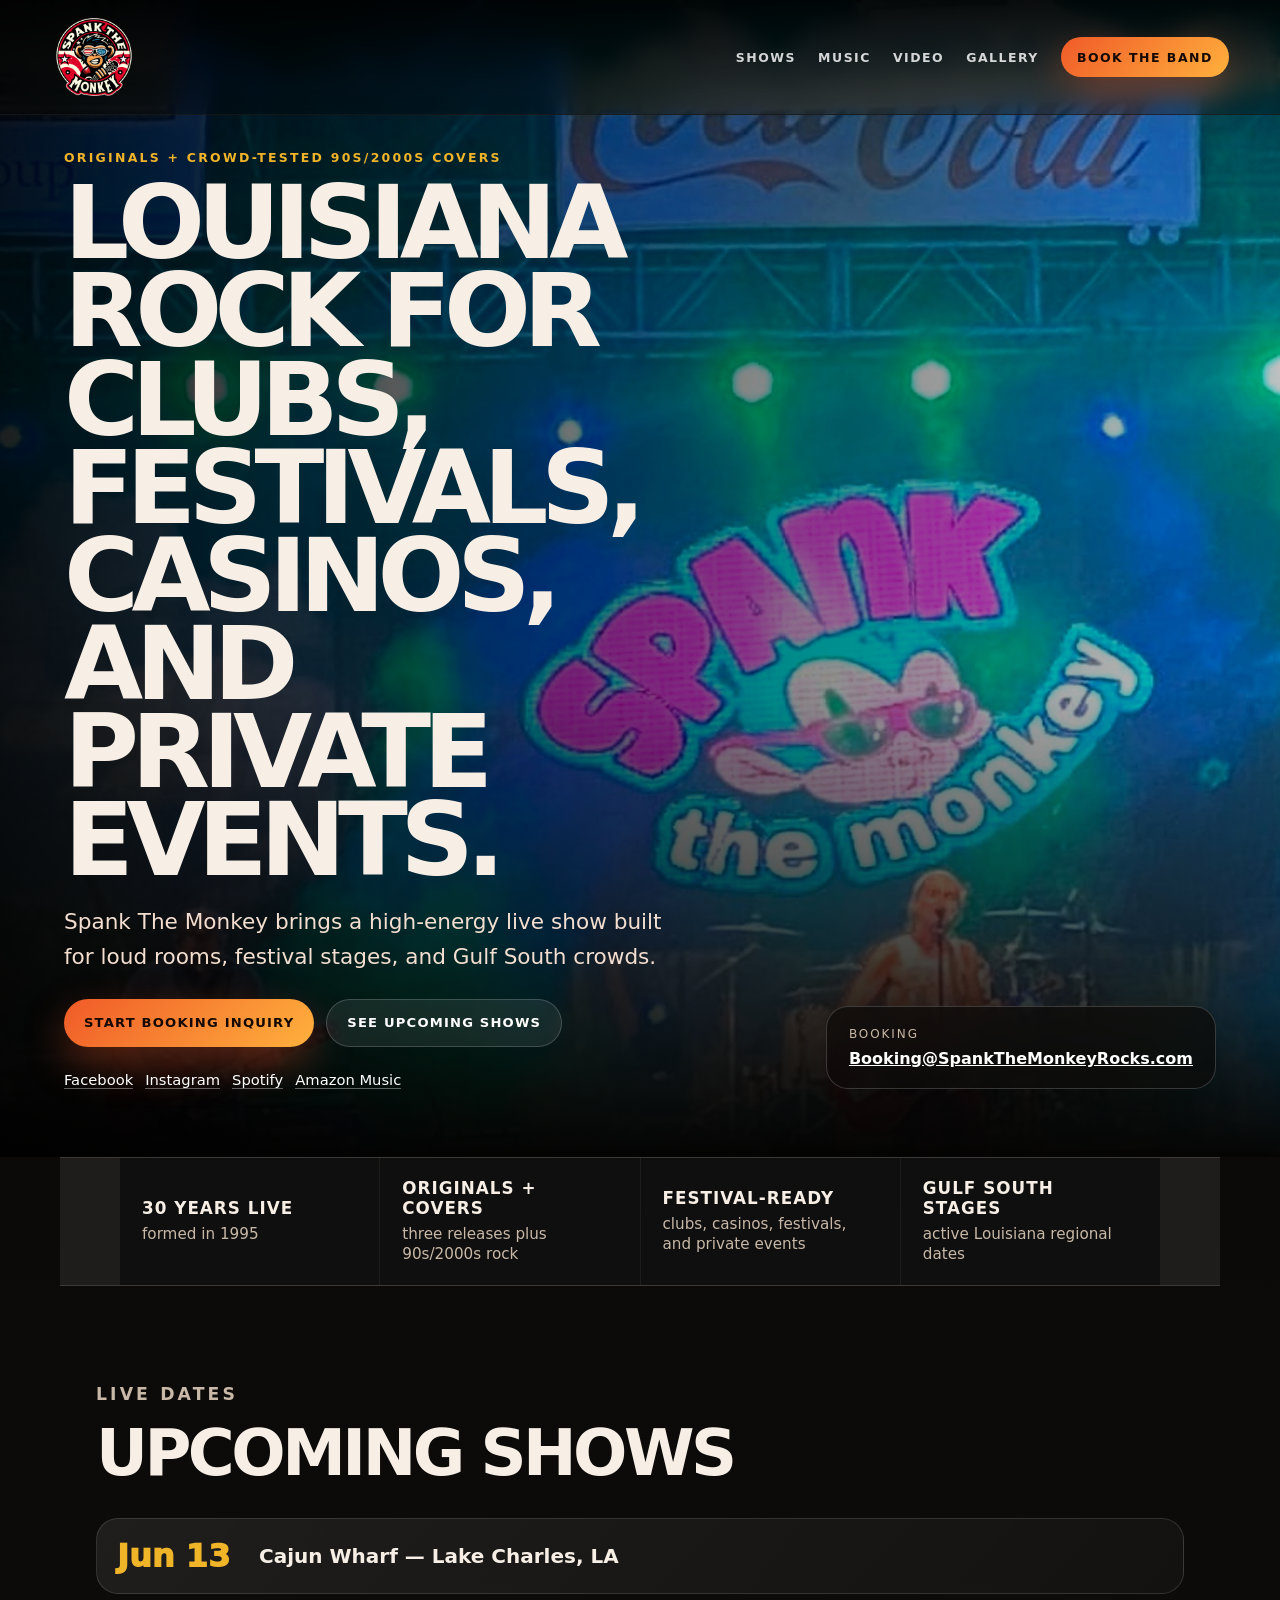
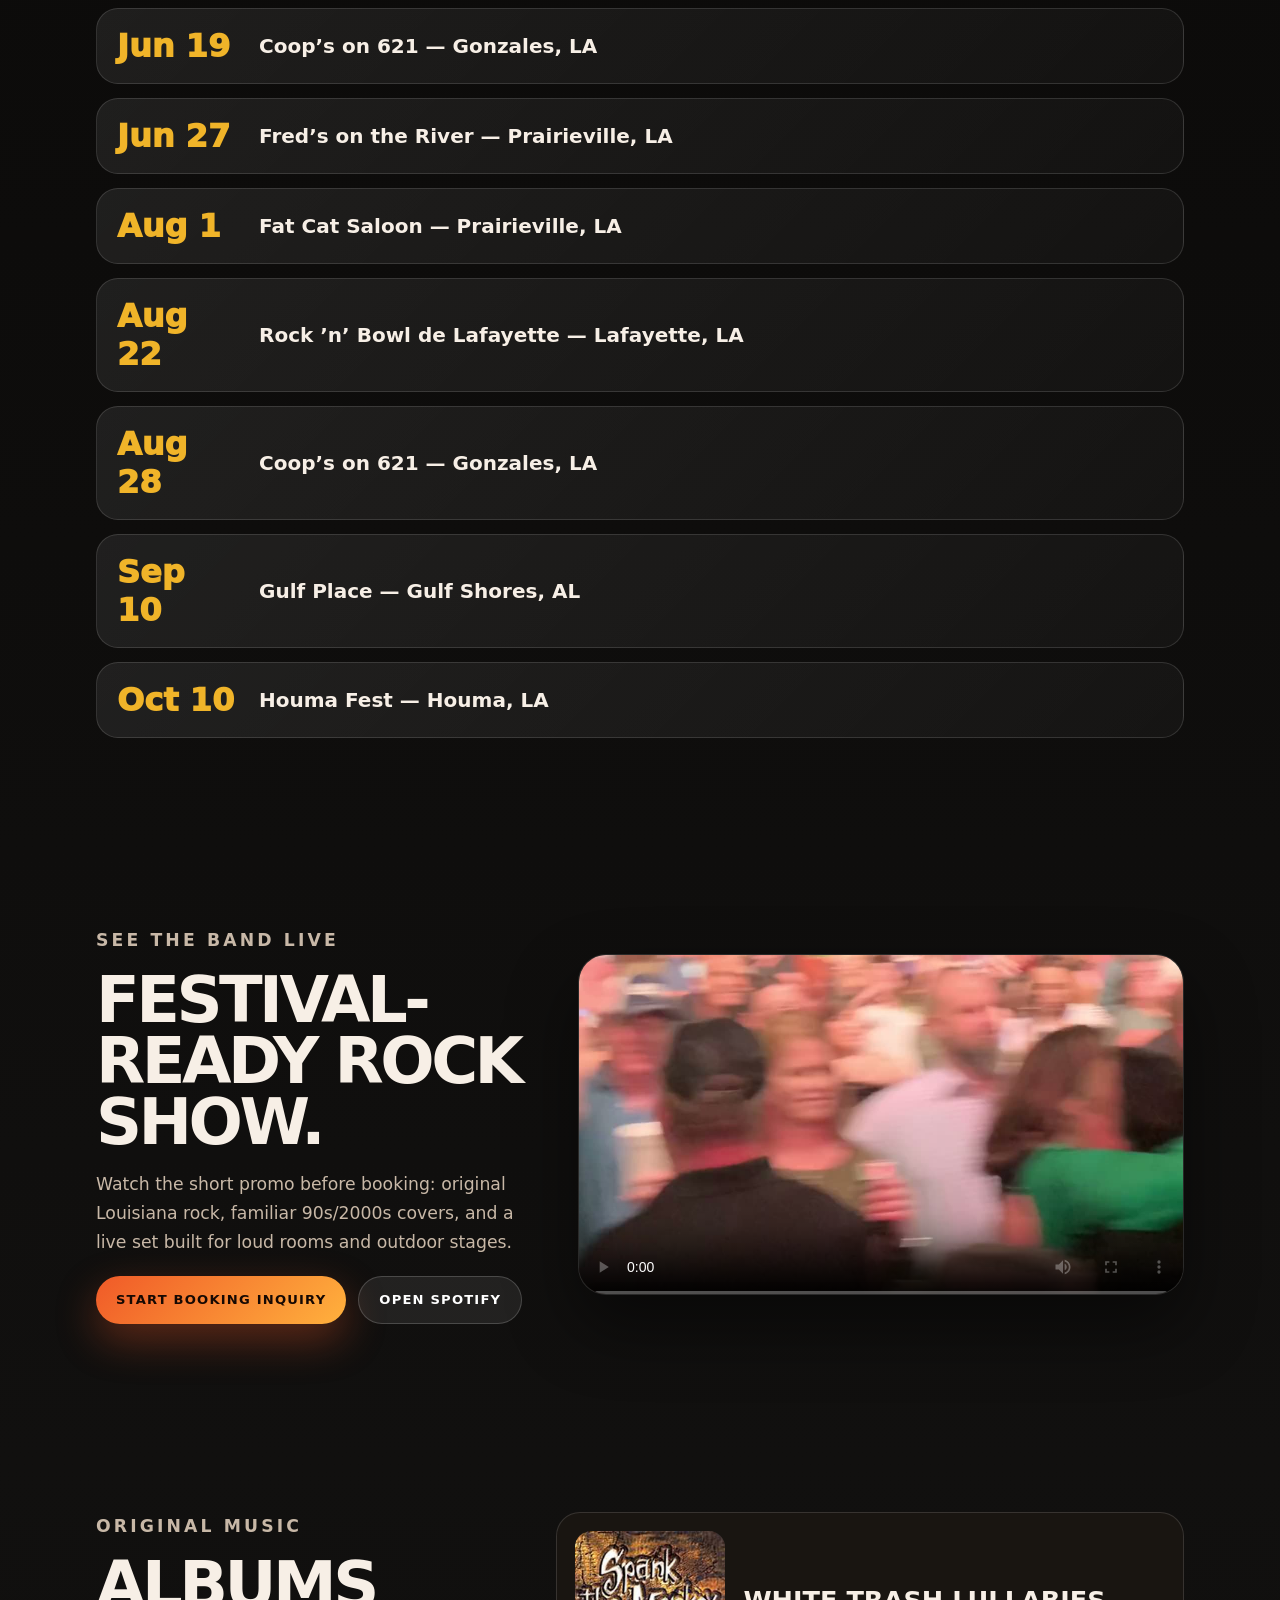
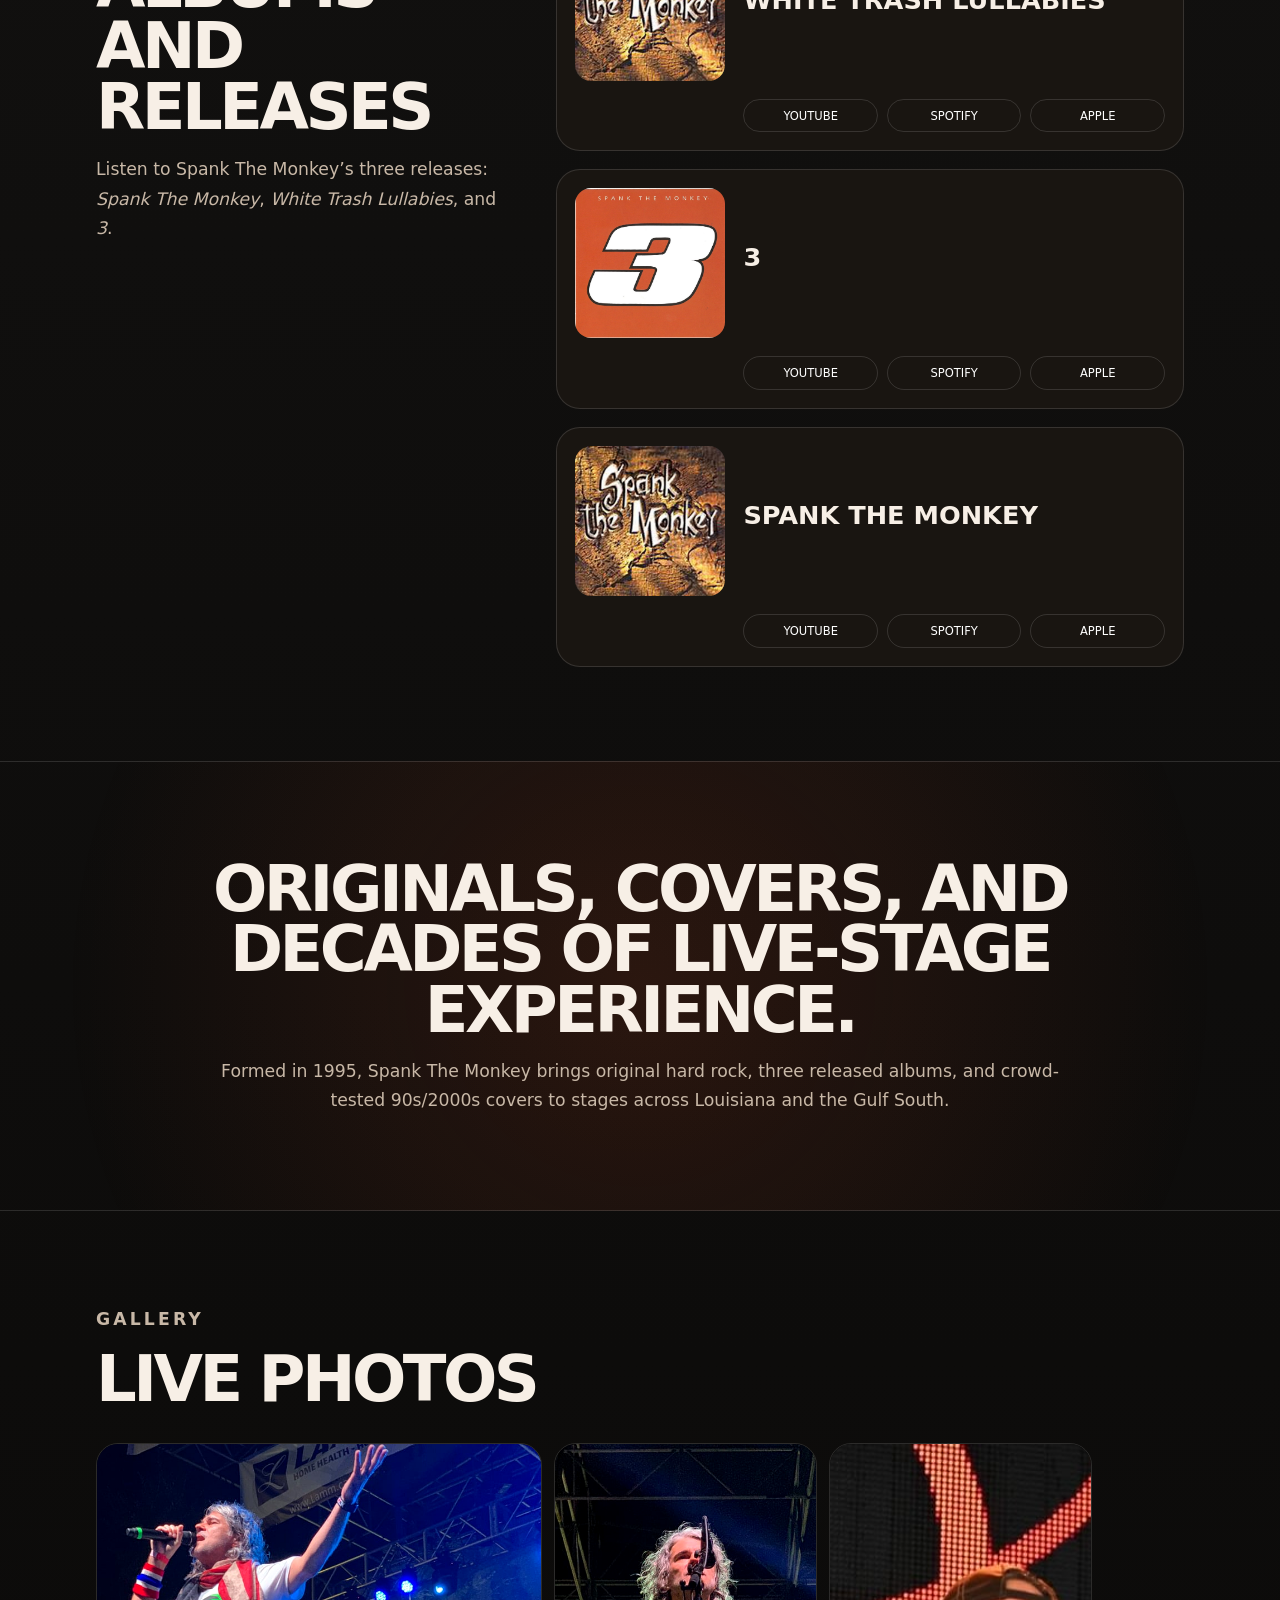
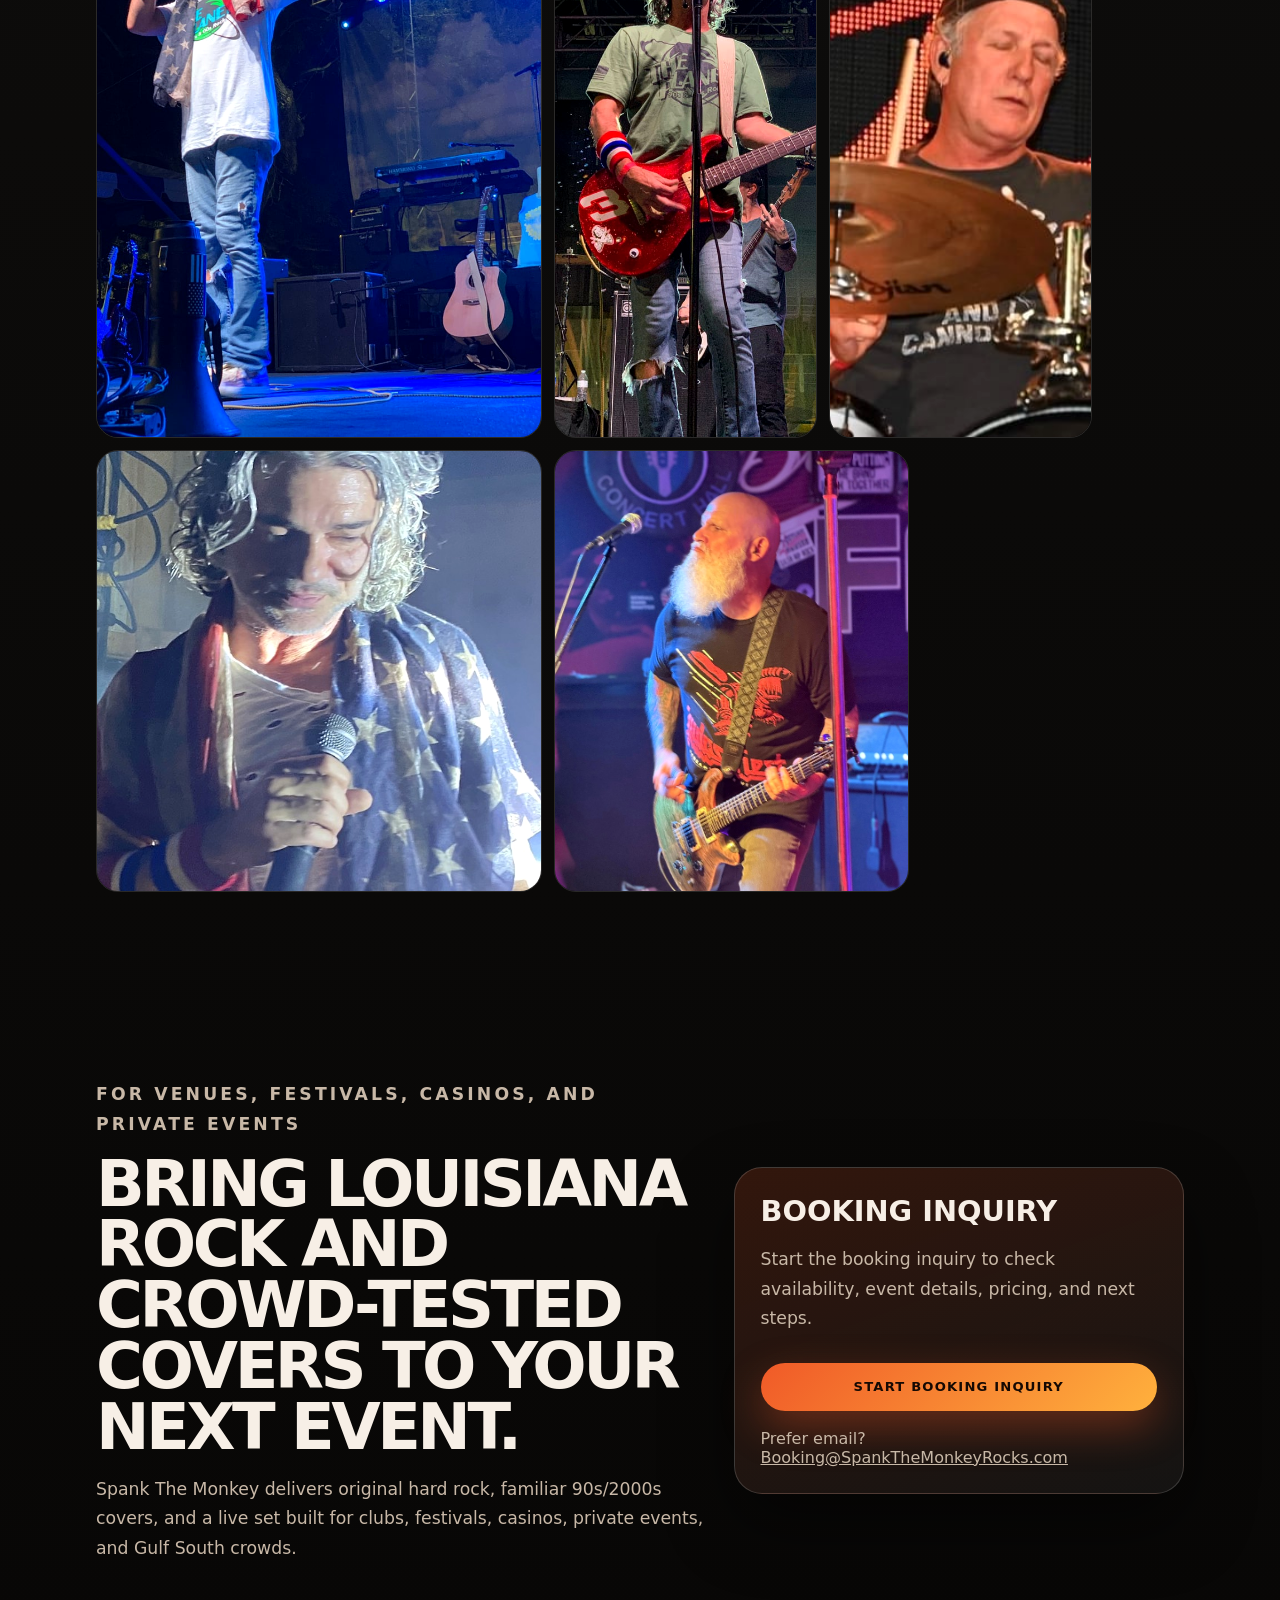
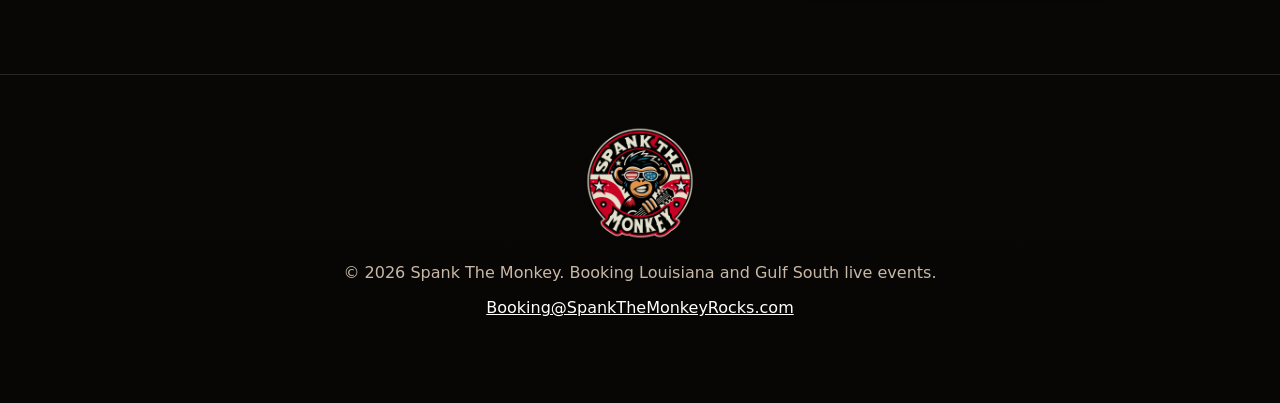
==== commit 02e237a4: "tighten booking copy and add promo proof video" ====
--- a/src/index.html
+++ b/src/index.html
@@ -3,7 +3,7 @@
 <head>
   <meta charset="utf-8" />
   <meta name="viewport" content="width=device-width, initial-scale=1" />
-  <title>Spank The Monkey | Louisiana Hard Rock</title>
+  <title>Spank The Monkey | Louisiana Rock Band for Live Events</title>
   <meta name="description" content="Spank The Monkey is a Louisiana hard rock band bringing originals and hard-hitting 90s/2000s rock covers to clubs, casinos, festivals, and live stages across the Gulf South." />
   <meta property="og:title" content="Spank The Monkey | Louisiana Hard Rock" />
   <meta property="og:description" content="Hard-hitting Louisiana rock since 1995. See shows, listen, watch, and book Spank The Monkey." />
@@ -210,7 +210,7 @@
     ]
   }
   </script>
-  <link rel="stylesheet" href="styles.css?v=690d7635c8e5" />
+  <link rel="stylesheet" href="styles.css?v=6a9e8fa43ad7" />
 </head>
 <body>
   <a class="skip-link" href="#main">Skip to content</a>
@@ -233,12 +233,12 @@
       <div class="hero-bg" role="img" aria-label="Spank The Monkey performing for a festival crowd"></div>
       <div class="hero-scrim"></div>
       <div class="hero-content">
-        <p class="eyebrow">Southern Louisiana hard rock · Originals + 90s/2000s covers</p>
-        <h1>Hard-hitting rock & roll since 1995.</h1>
-        <p class="hero-copy">Spank The Monkey brings original hard rock and 90s/2000s covers to clubs, festivals, casinos, and private events across Louisiana and the Gulf South.</p>
+        <p class="eyebrow">Originals + crowd-tested 90s/2000s covers</p>
+        <h1>Louisiana rock for clubs, festivals, casinos, and private events.</h1>
+        <p class="hero-copy">Spank The Monkey brings a high-energy live show built for loud rooms, festival stages, and Gulf South crowds.</p>
         <div class="hero-actions">
-          <a class="button primary" href="booking/" data-track="booking_cta_click" data-track-label="hero_booking_agent">Chat with our booking agent</a>
-          <a class="button ghost" href="#shows" data-track="internal_cta_click" data-track-label="hero_shows">See upcoming dates</a>
+          <a class="button primary" href="booking/" data-track="booking_cta_click" data-track-label="hero_booking_inquiry">Start Booking Inquiry</a>
+          <a class="button ghost" href="#shows" data-track="internal_cta_click" data-track-label="hero_shows">See upcoming shows</a>
         </div>
         <div class="social-row" aria-label="Social and streaming links">
           <a href="https://www.facebook.com/profile.php?id=100063495493449" data-track="social_click" data-track-platform="facebook" target="_blank" rel="noopener noreferrer">Facebook</a>
@@ -253,18 +253,43 @@
       </div>
     </section>
 
+    <section class="proof-strip" aria-label="Spank The Monkey booking proof">
+      <div><strong>30 years live</strong><span>formed in 1995</span></div>
+      <div><strong>Originals + covers</strong><span>three releases plus 90s/2000s rock</span></div>
+      <div><strong>Festival-ready</strong><span>clubs, casinos, festivals, and private events</span></div>
+      <div><strong>Gulf South stages</strong><span>active Louisiana regional dates</span></div>
+    </section>
+
     <section class="section shows" id="shows">
       <div class="section-heading">
-        <p class="eyebrow">Upcoming dates</p>
+        <p class="eyebrow">Live dates</p>
         <h2>Upcoming Shows</h2>
       </div>
       <div class="show-list" data-show-list></div>
+    </section>
+
+    <section class="section video proof-video-section" id="video">
+      <div class="video-copy">
+        <p class="eyebrow">See the band live</p>
+        <h2>Festival-ready rock show.</h2>
+        <p>Watch the short promo before booking: original Louisiana rock, familiar 90s/2000s covers, and a live set built for loud rooms and outdoor stages.</p>
+        <div class="hero-actions compact-actions">
+          <a class="button primary" href="booking/" data-track="booking_cta_click" data-track-label="video_section_booking_inquiry">Start Booking Inquiry</a>
+          <a class="button ghost" href="https://open.spotify.com/artist/5QQmPLrpzqJfXLnXwNua5G?si=ZMMGFkNcTFKZBqnOJ0IpNQ" target="_blank" rel="noopener noreferrer" data-track="music_click" data-track-platform="spotify" data-track-label="watch_section_spotify">Open Spotify</a>
+        </div>
+      </div>
+      <div class="video-poster promo-video-card">
+        <video class="proof-video" controls playsinline preload="metadata" poster="assets/video/spank-promo-2023-poster.jpg?v=1e6a12b676bc" data-track-video="promo_video" aria-label="Spank The Monkey live promo video">
+          <source src="assets/video/spank-promo-2023.mp4?v=6d8e4dd31152" type="video/mp4" />
+          Your browser does not support the video tag.
+        </video>
+      </div>
     </section>
 
     <section class="section split" id="music">
       <div class="section-heading sticky-heading">
-        <p class="eyebrow">Listen</p>
-        <h2>Original releases</h2>
+        <p class="eyebrow">Original music</p>
+        <h2>Albums and releases</h2>
         <p>Listen to Spank The Monkey’s three releases: <em>Spank The Monkey</em>, <em>White Trash Lullabies</em>, and <em>3</em>.</p>
       </div>
       <div class="album-grid">
@@ -286,25 +311,11 @@
       </div>
     </section>
 
-    <section class="section video" id="video">
-      <div class="video-copy">
-        <p class="eyebrow">Watch</p>
-        <h2>Watch / listen</h2>
-        <p>Stream Spank The Monkey’s catalog on YouTube and Spotify before booking.</p>
-        <div class="hero-actions compact-actions">
-          <a class="button primary" href="https://www.youtube.com/watch?v=hCH1TjU-KYA&list=OLAK5uy_mgzMQCv46AlJ-WmEZ3nQ4C4Jef3yMwY94" target="_blank" rel="noopener noreferrer" data-track="music_click" data-track-platform="youtube" data-track-label="watch_section_youtube">Listen on YouTube</a>
-          <a class="button ghost" href="https://open.spotify.com/artist/5QQmPLrpzqJfXLnXwNua5G?si=ZMMGFkNcTFKZBqnOJ0IpNQ" target="_blank" rel="noopener noreferrer" data-track="music_click" data-track-platform="spotify" data-track-label="watch_section_spotify">Open Spotify</a>
-        </div>
-      </div>
-      <a class="video-poster" href="https://www.youtube.com/watch?v=hCH1TjU-KYA&list=OLAK5uy_mgzMQCv46AlJ-WmEZ3nQ4C4Jef3yMwY94" aria-label="Watch Spank The Monkey on YouTube" target="_blank" rel="noopener noreferrer" data-track="video_click" data-track-platform="youtube" data-track-label="video_poster">
-        <img src="assets/hero-rice-festival.jpg?v=11cc258da79a" alt="Spank The Monkey festival performance" />
-        <span class="play-button">▶</span>
-      </a>
-    </section>
+
 
     <section class="section about" id="about">
-      <h2>Louisiana hard rock since 1995.</h2>
-      <p>Formed in 1995, Spank The Monkey has built a live set around original hard rock, three released albums, and 90s/2000s covers built for loud rooms and festival stages.</p>
+      <h2>Originals, covers, and decades of live-stage experience.</h2>
+      <p>Formed in 1995, Spank The Monkey brings original hard rock, three released albums, and crowd-tested 90s/2000s covers to stages across Louisiana and the Gulf South.</p>
     </section>
 
     <section class="section gallery" id="gallery">
@@ -325,13 +336,13 @@
     <section class="section epk" id="booking">
       <div>
         <p class="eyebrow">For venues, festivals, casinos, and private events</p>
-        <h2>Booking Spank The Monkey for live events in Louisiana and the Gulf South.</h2>
-        <p>For booking, send the date, venue or city, event type, set length, production details, and best contact information.</p>
+        <h2>Bring Louisiana rock and crowd-tested covers to your next event.</h2>
+        <p>Spank The Monkey delivers original hard rock, familiar 90s/2000s covers, and a live set built for clubs, festivals, casinos, private events, and Gulf South crowds.</p>
       </div>
       <div class="booking-panel">
         <h3>Booking inquiry</h3>
-        <p>Start with the booking agent to check availability, event details, pricing, and next steps.</p>
-        <a class="button primary full" href="booking/" data-track="booking_cta_click" data-track-label="root_booking_panel_agent">Chat with our booking agent</a>
+        <p>Start the booking inquiry to check availability, event details, pricing, and next steps.</p>
+        <a class="button primary full" href="booking/" data-track="booking_cta_click" data-track-label="root_booking_panel_agent">Start Booking Inquiry</a>
         <span>Prefer email? <a href="mailto:booking@SpankTheMonkeyRocks.com" data-track="email_booking_click" data-track-label="root_booking_panel_email_fallback">Booking@SpankTheMonkeyRocks.com</a></span>
       </div>
     </section>
@@ -339,7 +350,7 @@
 
   <footer class="site-footer">
     <img src="assets/logo-patriot.png" alt="Spank The Monkey logo" />
-    <p>© 2026 Spank The Monkey. Louisiana hard rock since 1995.</p>
+    <p>© 2026 Spank The Monkey. Booking Louisiana and Gulf South live events.</p>
     <p><a href="mailto:booking@SpankTheMonkeyRocks.com" data-track="email_booking_click" data-track-label="hero_card_email">Booking@SpankTheMonkeyRocks.com</a></p>
   </footer>
 
--- a/src/styles.css
+++ b/src/styles.css
@@ -13,3 +13,10 @@
 .booking-landing{background:transparent;border:0;box-shadow:none;border-radius:0}.booking-landing .booking-landing-agent{display:flex;flex-direction:column;align-self:stretch}.booking-landing .agent-widget-shell{padding:0;border:0;background:transparent;box-shadow:none;border-radius:26px;overflow:visible}.booking-landing .agent-widget-shell elevenlabs-convai{border-radius:26px!important;box-shadow:0 24px 54px rgba(0,0,0,.4);border:0!important;background:transparent!important}@media (min-width:1000px){.booking-landing-video,.booking-landing-agent{height:620px}.booking-landing .agent-widget-shell{height:620px;min-height:620px}.booking-landing .agent-widget-shell elevenlabs-convai{height:620px!important;min-height:620px!important}.booking-landing .agent-fallback{margin-top:10px}}
 /* Hero subject protection: keep the headline in the left lane so the lead singer/logo remain visible. */
 @media (min-width:900px){.hero-content{max-width:min(640px,48vw)}.hero-copy{max-width:600px}.hero h1{font-size:clamp(3.2rem,8vw,7.7rem)}}
+
+.proof-strip{display:grid;grid-template-columns:repeat(4,1fr);gap:1px;max-width:var(--max);margin:0 auto;padding:0 max(20px,calc((100% - var(--max))/2));background:rgba(255,255,255,.08);border-block:1px solid var(--line)}
+.proof-strip div{background:rgba(10,10,10,.72);padding:20px 22px;min-height:106px;display:flex;flex-direction:column;justify-content:center;gap:6px}
+.proof-strip strong{font-size:1.05rem;text-transform:uppercase;letter-spacing:.06em;color:var(--white)}
+.proof-strip span{color:var(--muted);font-size:.95rem;line-height:1.35}.promo-video-card{display:block;overflow:hidden;background:rgba(0,0,0,.36);padding:0}.promo-video-card::after{display:none}.proof-video{display:block;width:100%;height:100%;min-height:360px;object-fit:cover;border:0;border-radius:24px;background:#050505}.booking-checklist{margin-top:18px;padding:18px 20px;border:1px solid rgba(255,255,255,.15);border-radius:22px;background:rgba(255,255,255,.06);box-shadow:0 18px 50px rgba(0,0,0,.2)}.booking-checklist strong{display:block;margin-bottom:10px;color:var(--white);text-transform:uppercase;letter-spacing:.08em}.booking-checklist ul{display:grid;grid-template-columns:repeat(2,minmax(0,1fr));gap:8px 18px;margin:0;padding-left:18px;color:var(--muted)}
+@media (max-width:860px){.proof-strip{grid-template-columns:repeat(2,1fr);padding-inline:0}.proof-video{min-height:260px}.booking-checklist ul{grid-template-columns:1fr}}
+@media (max-width:560px){.proof-strip{grid-template-columns:1fr}.proof-strip div{min-height:auto}.proof-video{min-height:220px}}
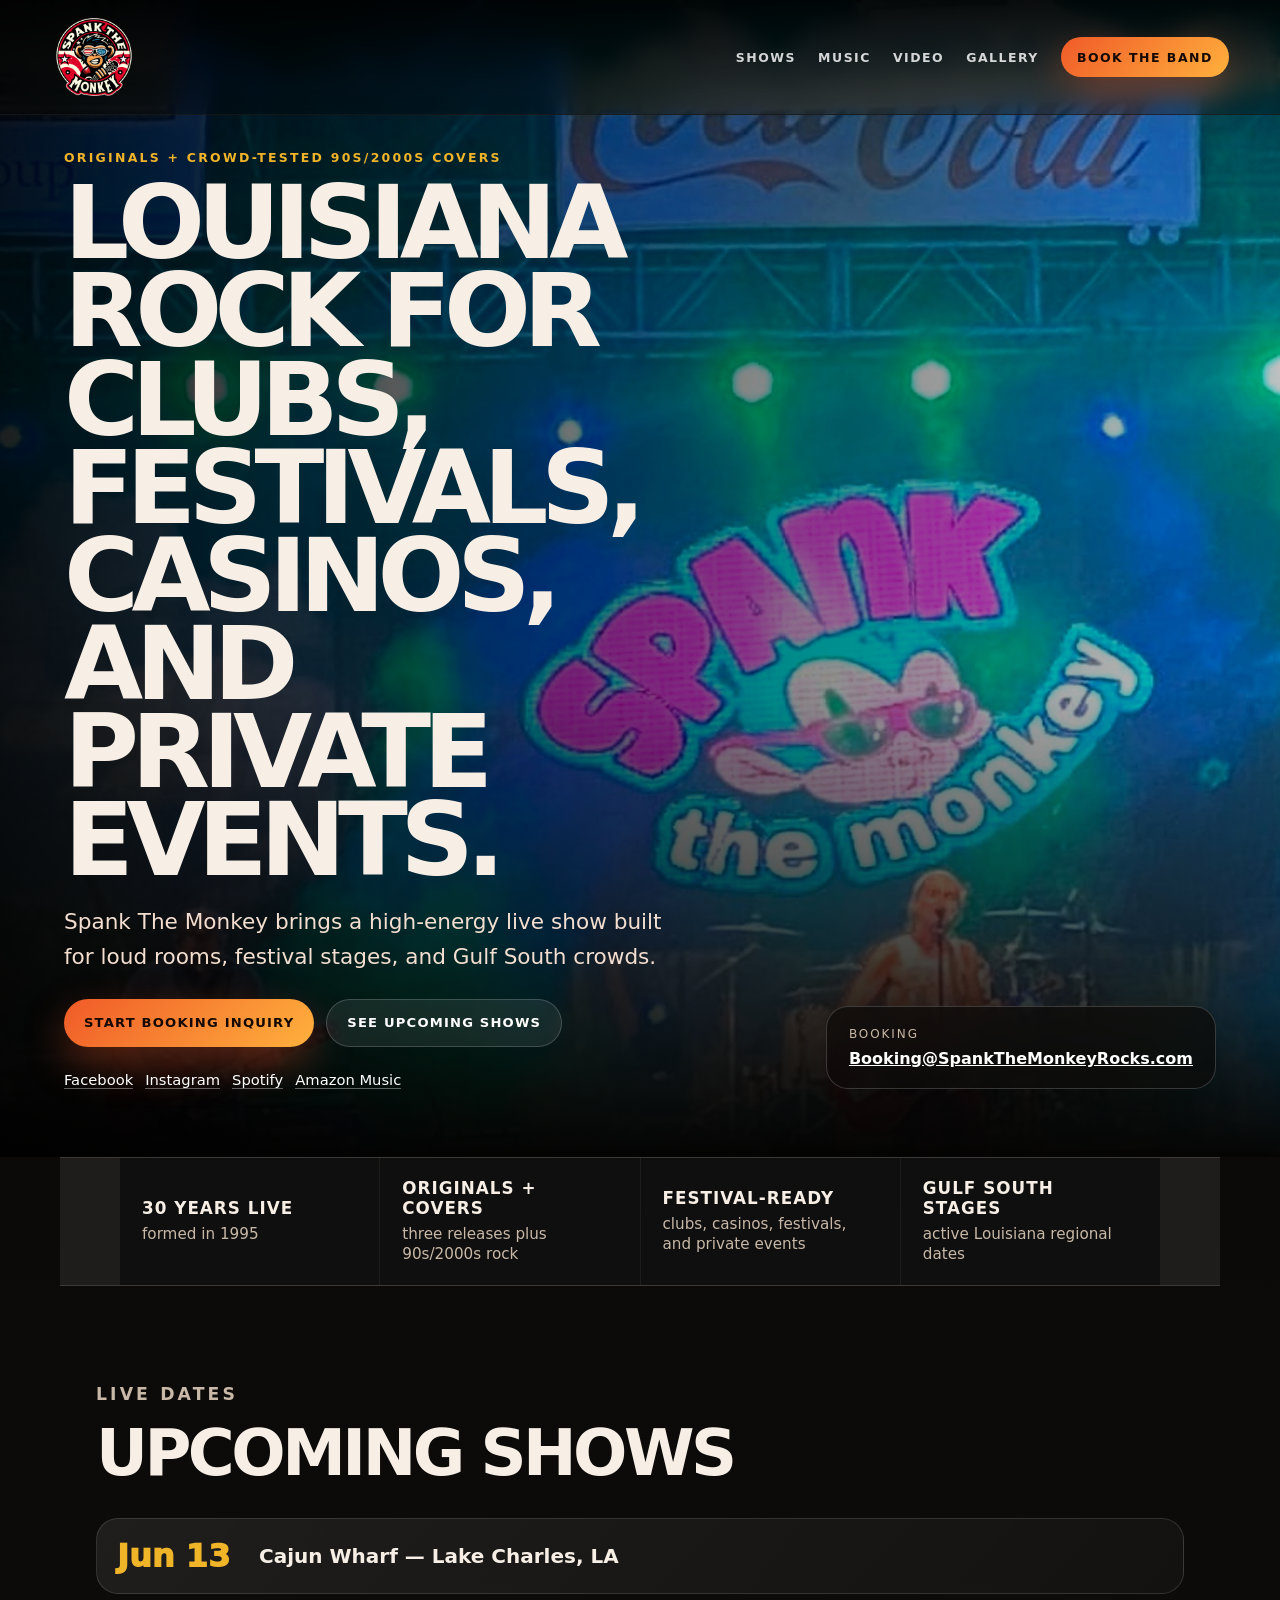
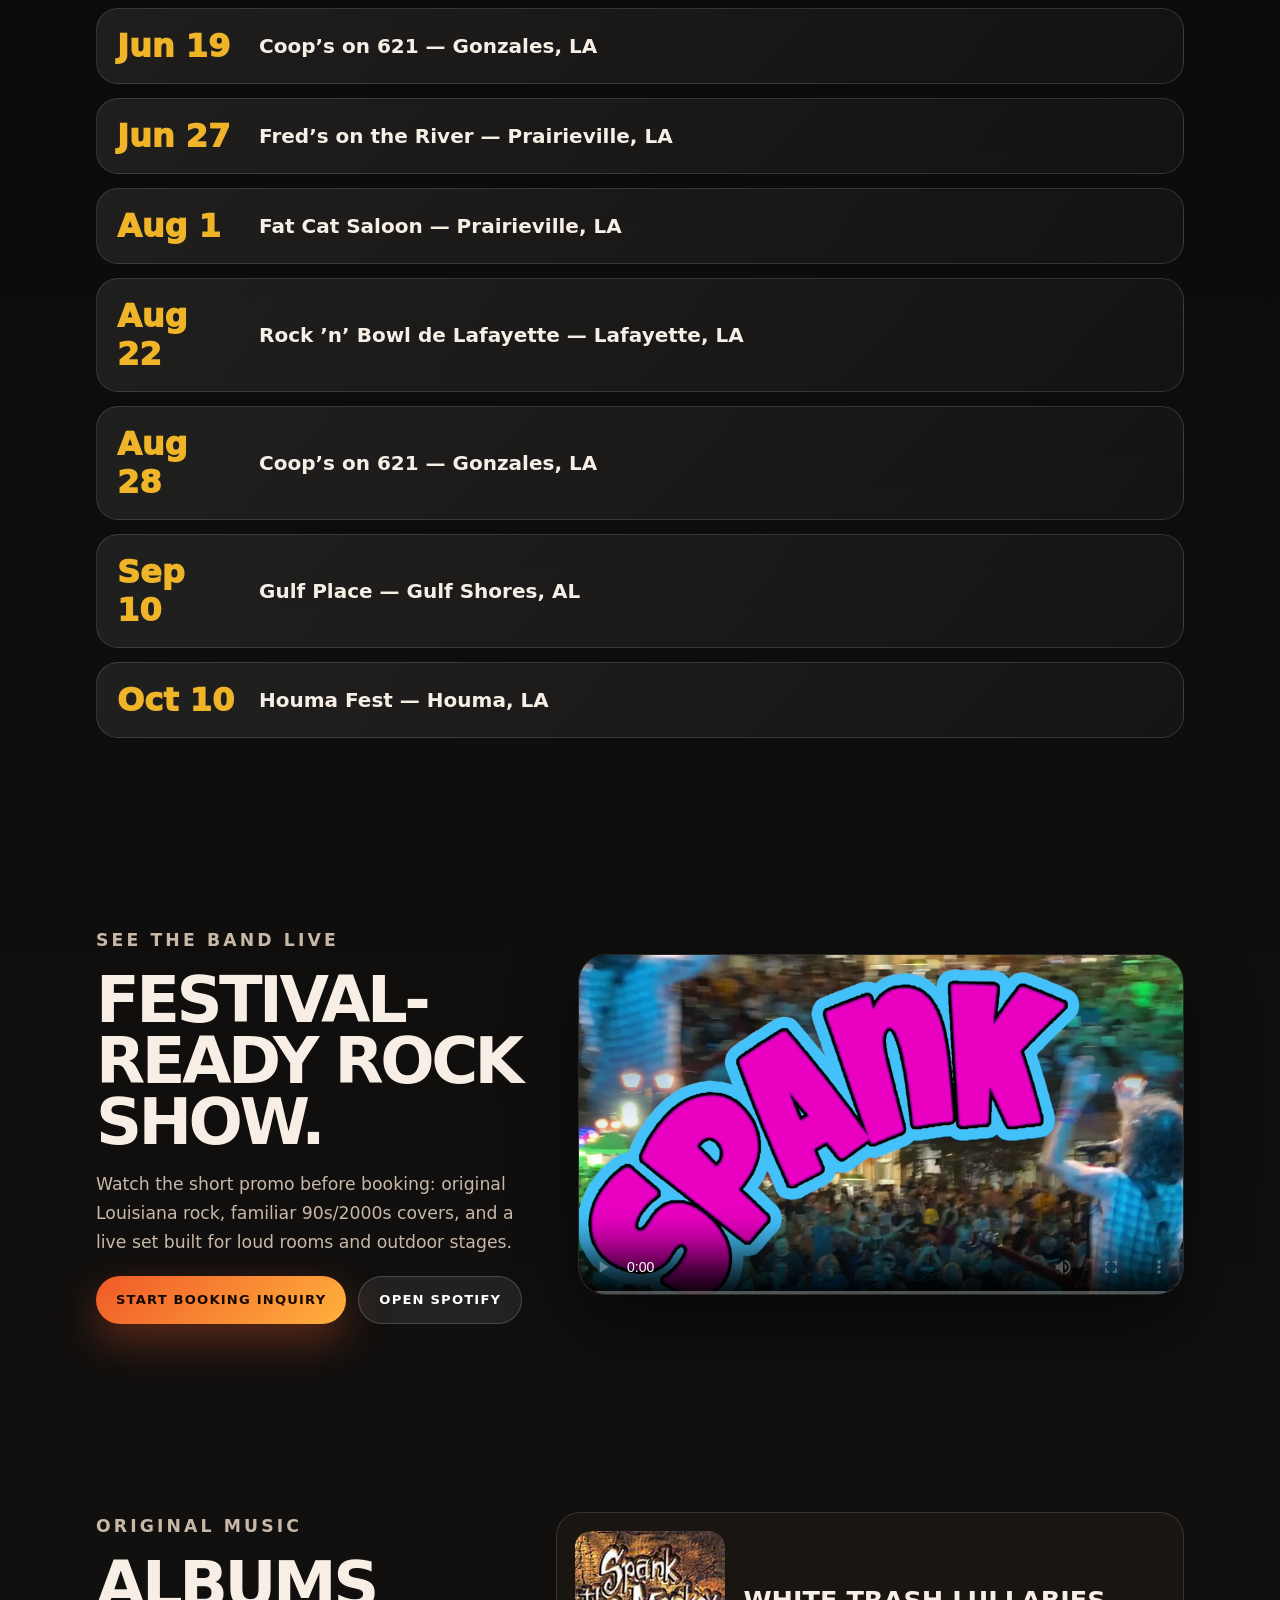
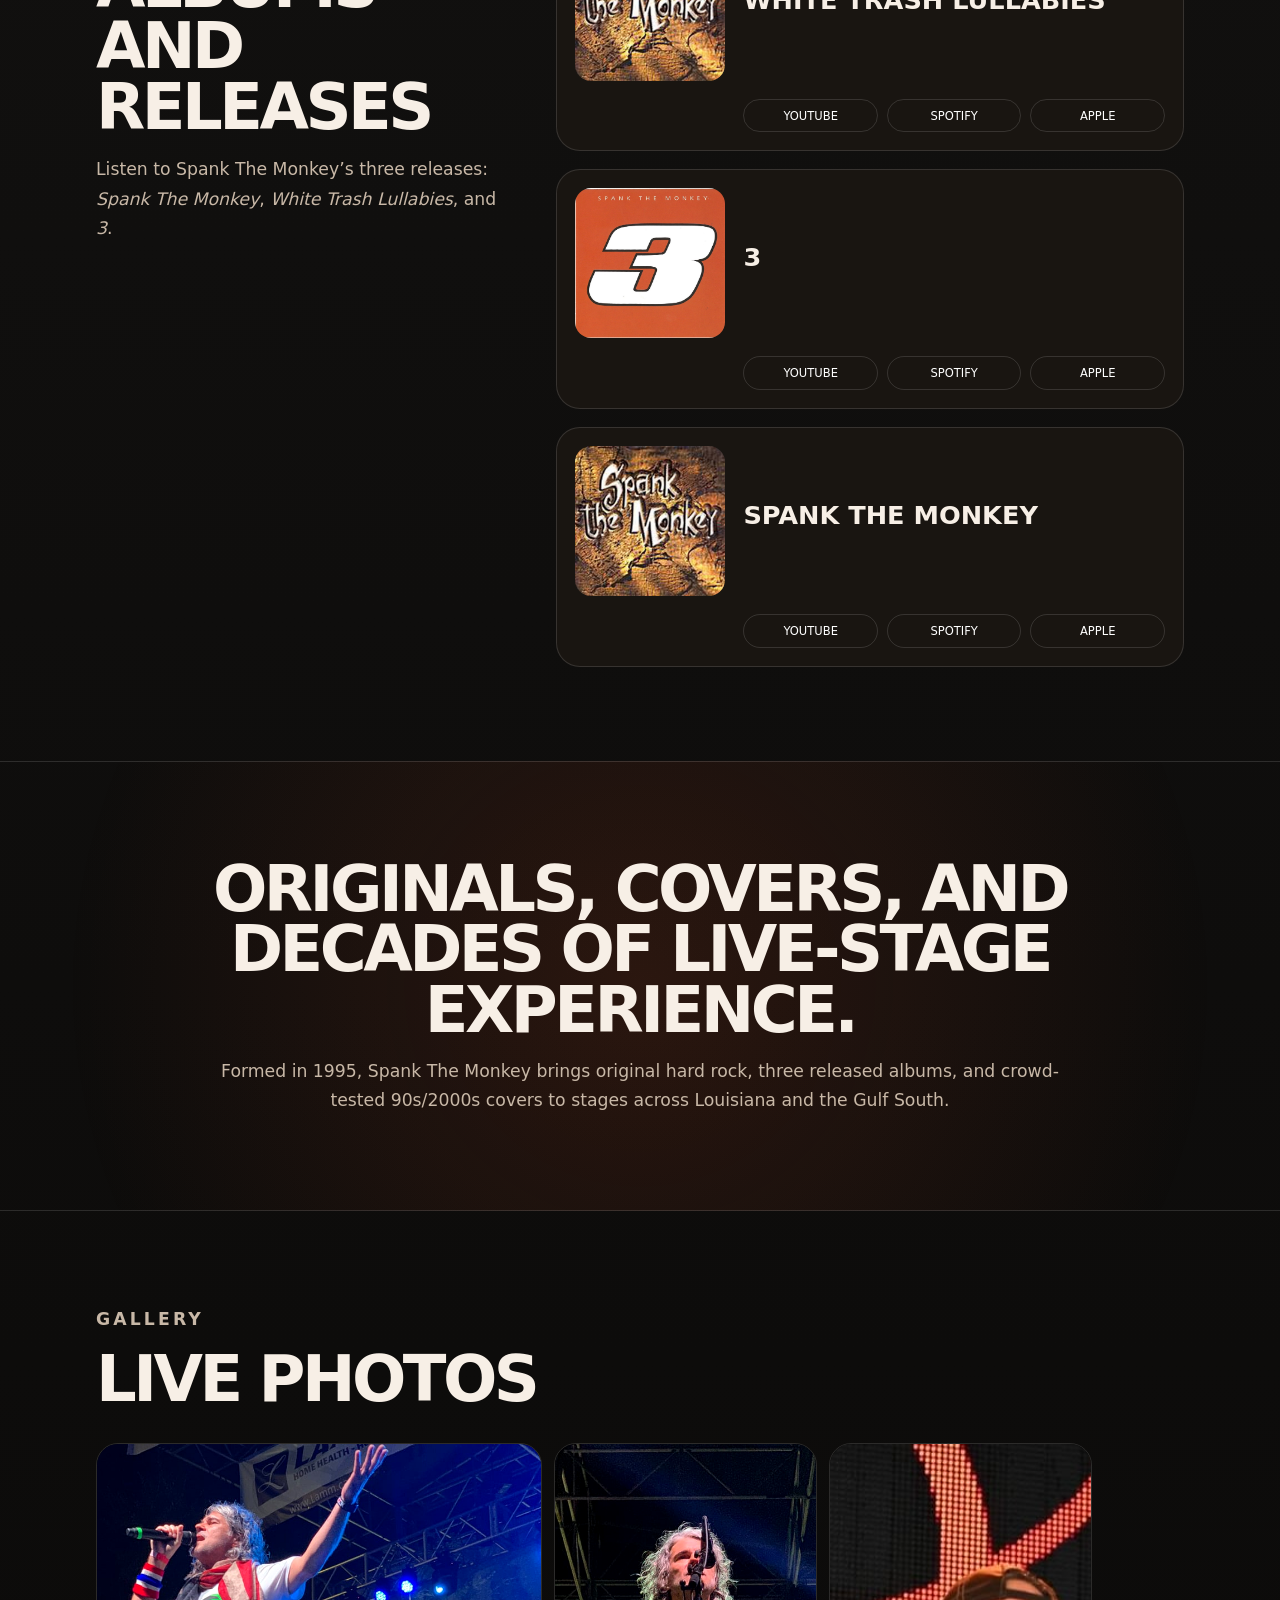
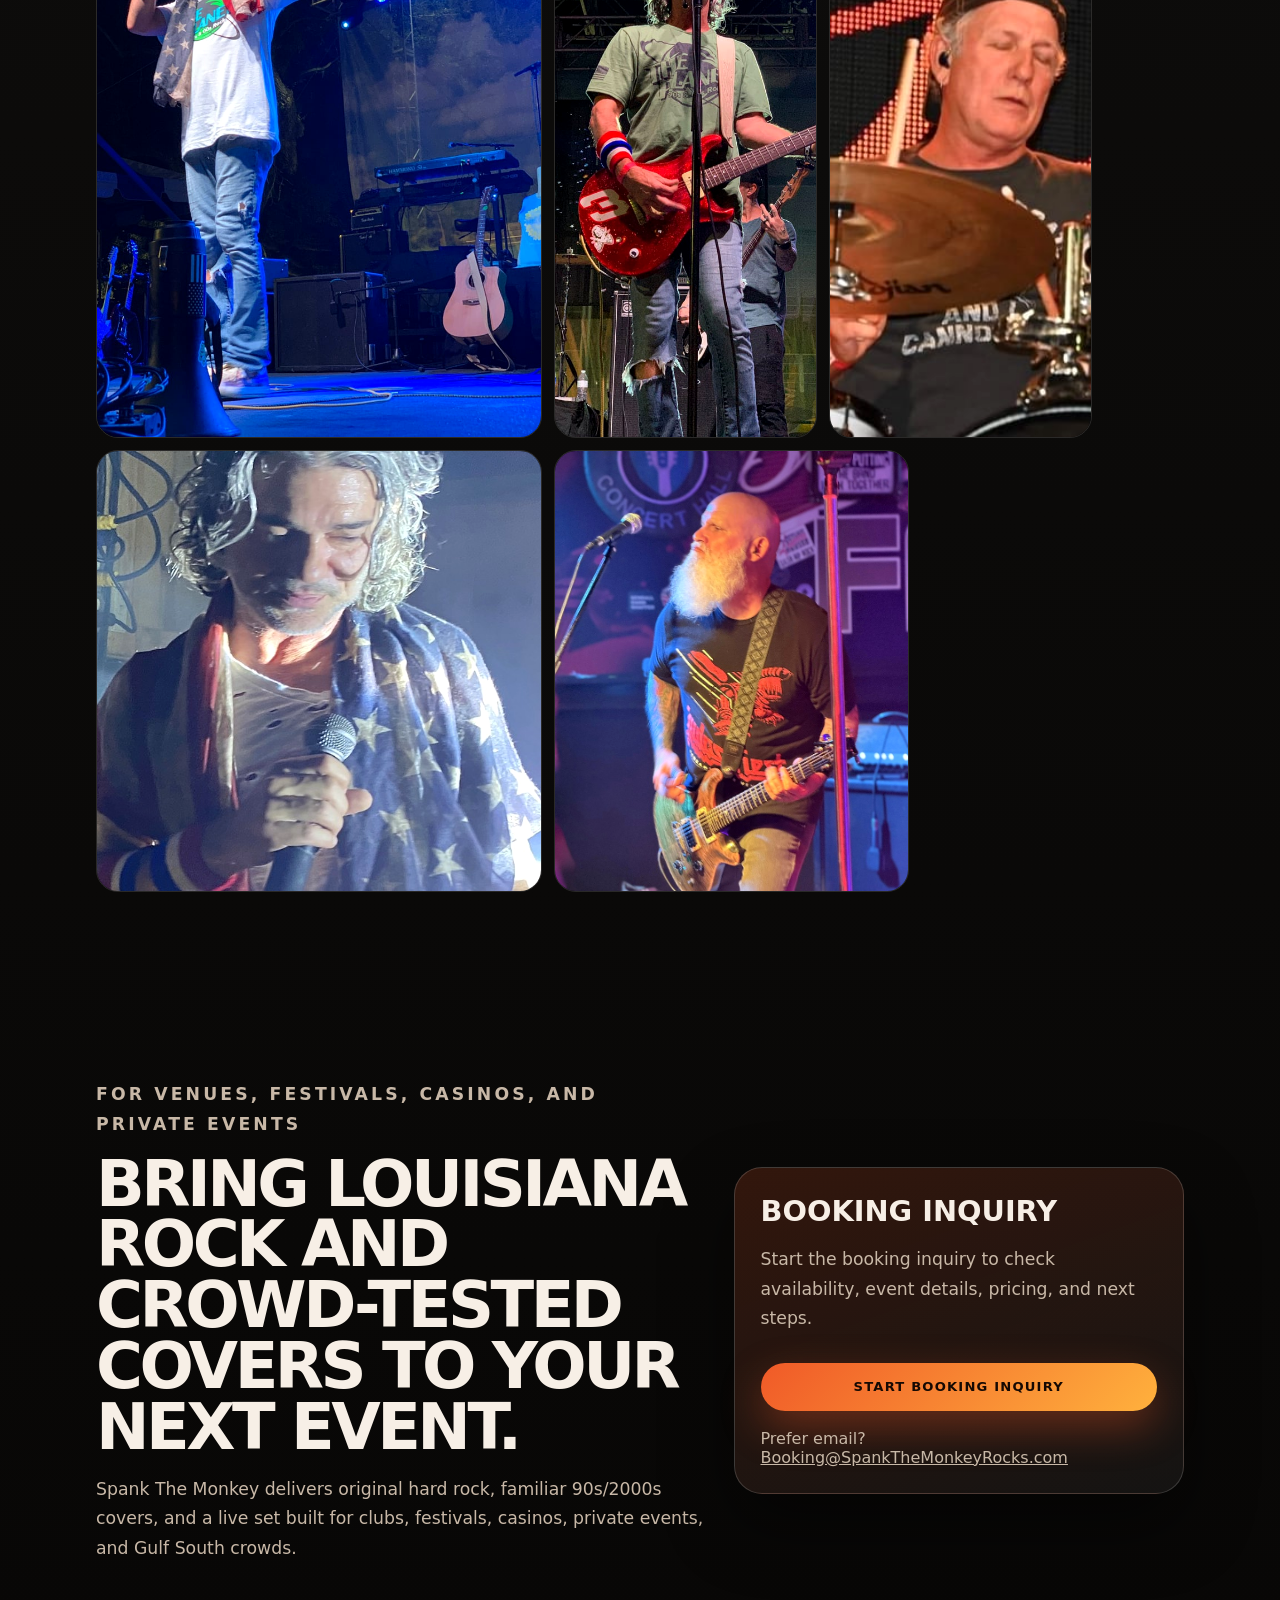
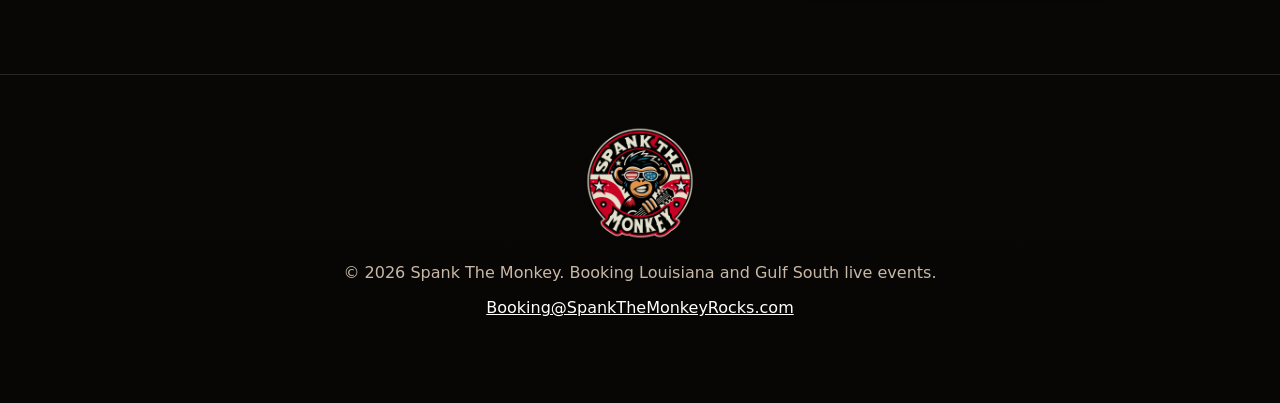
==== commit 934267b3: "improve promo video poster frame" ====
--- a/src/index.html
+++ b/src/index.html
@@ -279,7 +279,7 @@
         </div>
       </div>
       <div class="video-poster promo-video-card">
-        <video class="proof-video" controls playsinline preload="metadata" poster="assets/video/spank-promo-2023-poster.jpg?v=1e6a12b676bc" data-track-video="promo_video" aria-label="Spank The Monkey live promo video">
+        <video class="proof-video" controls playsinline preload="metadata" poster="assets/video/spank-promo-2023-poster.jpg?v=3958f80e8c4d" data-track-video="promo_video" aria-label="Spank The Monkey live promo video">
           <source src="assets/video/spank-promo-2023.mp4?v=6d8e4dd31152" type="video/mp4" />
           Your browser does not support the video tag.
         </video>
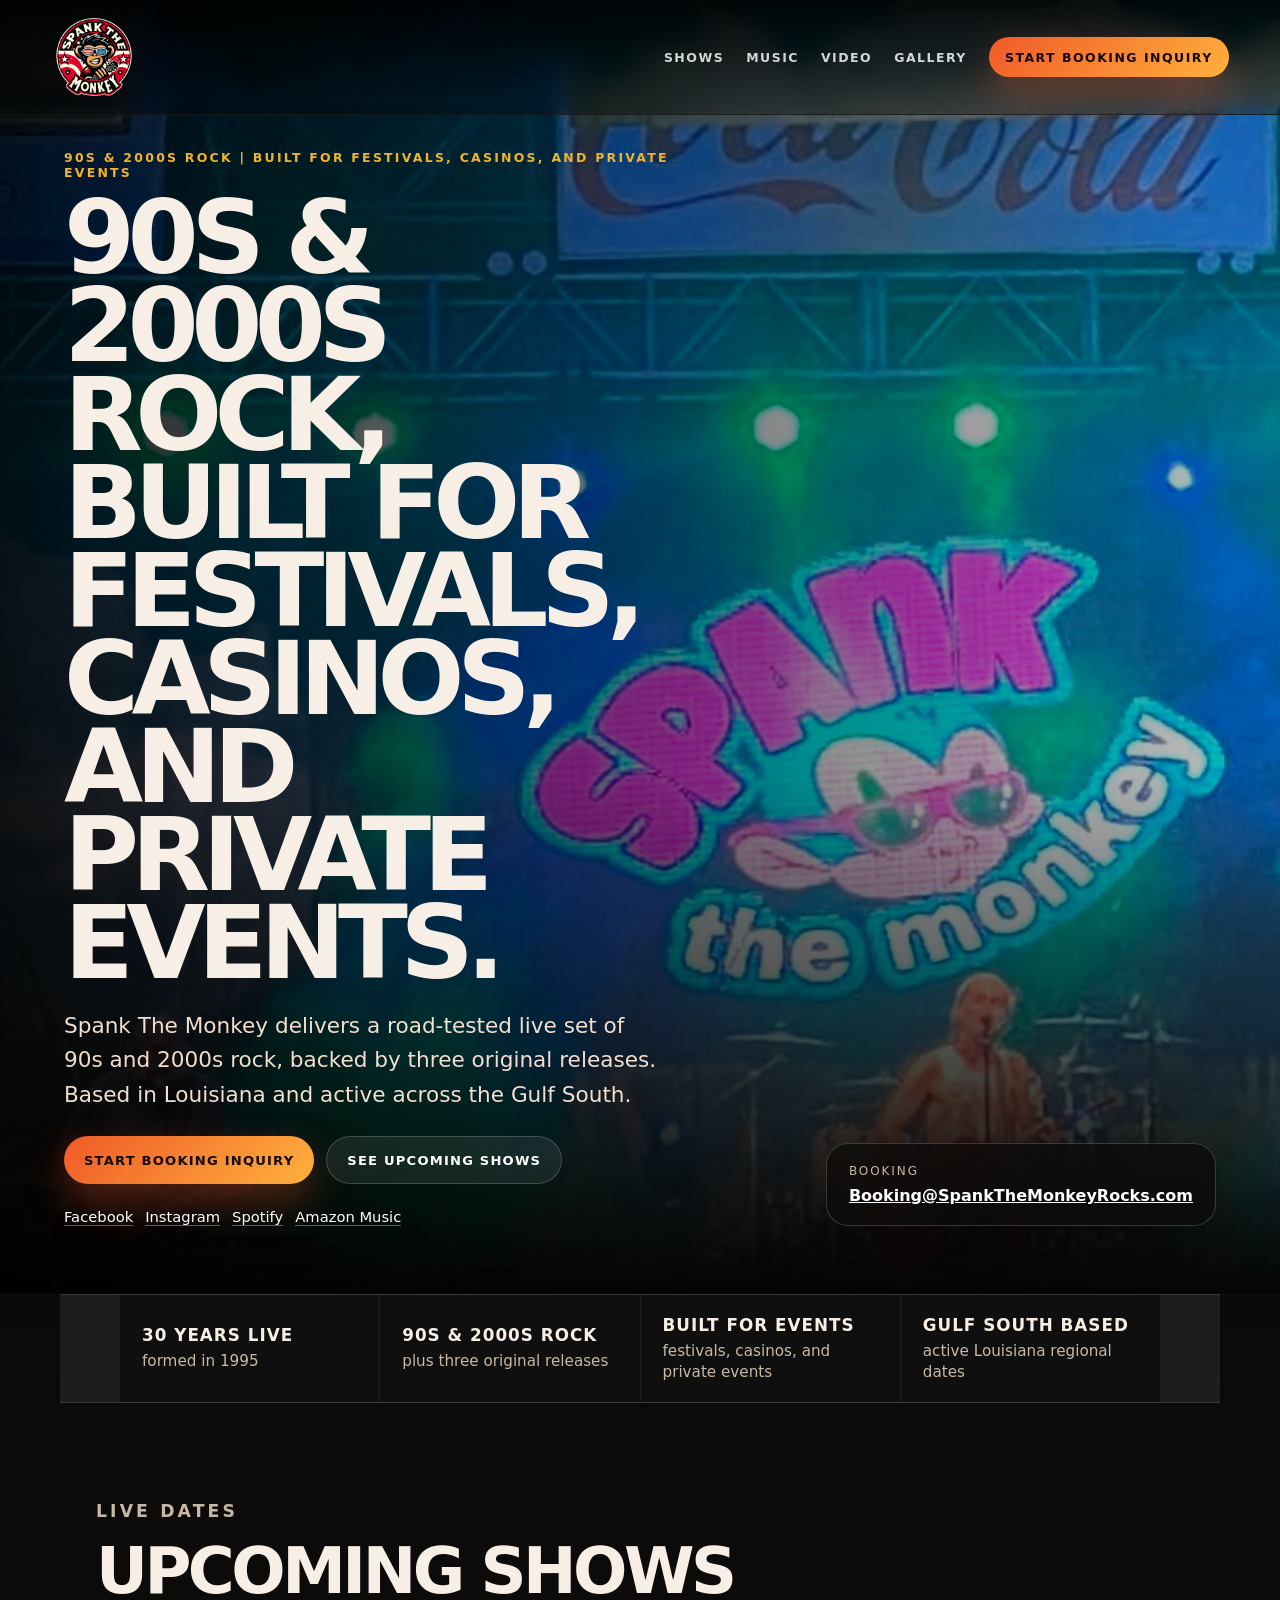
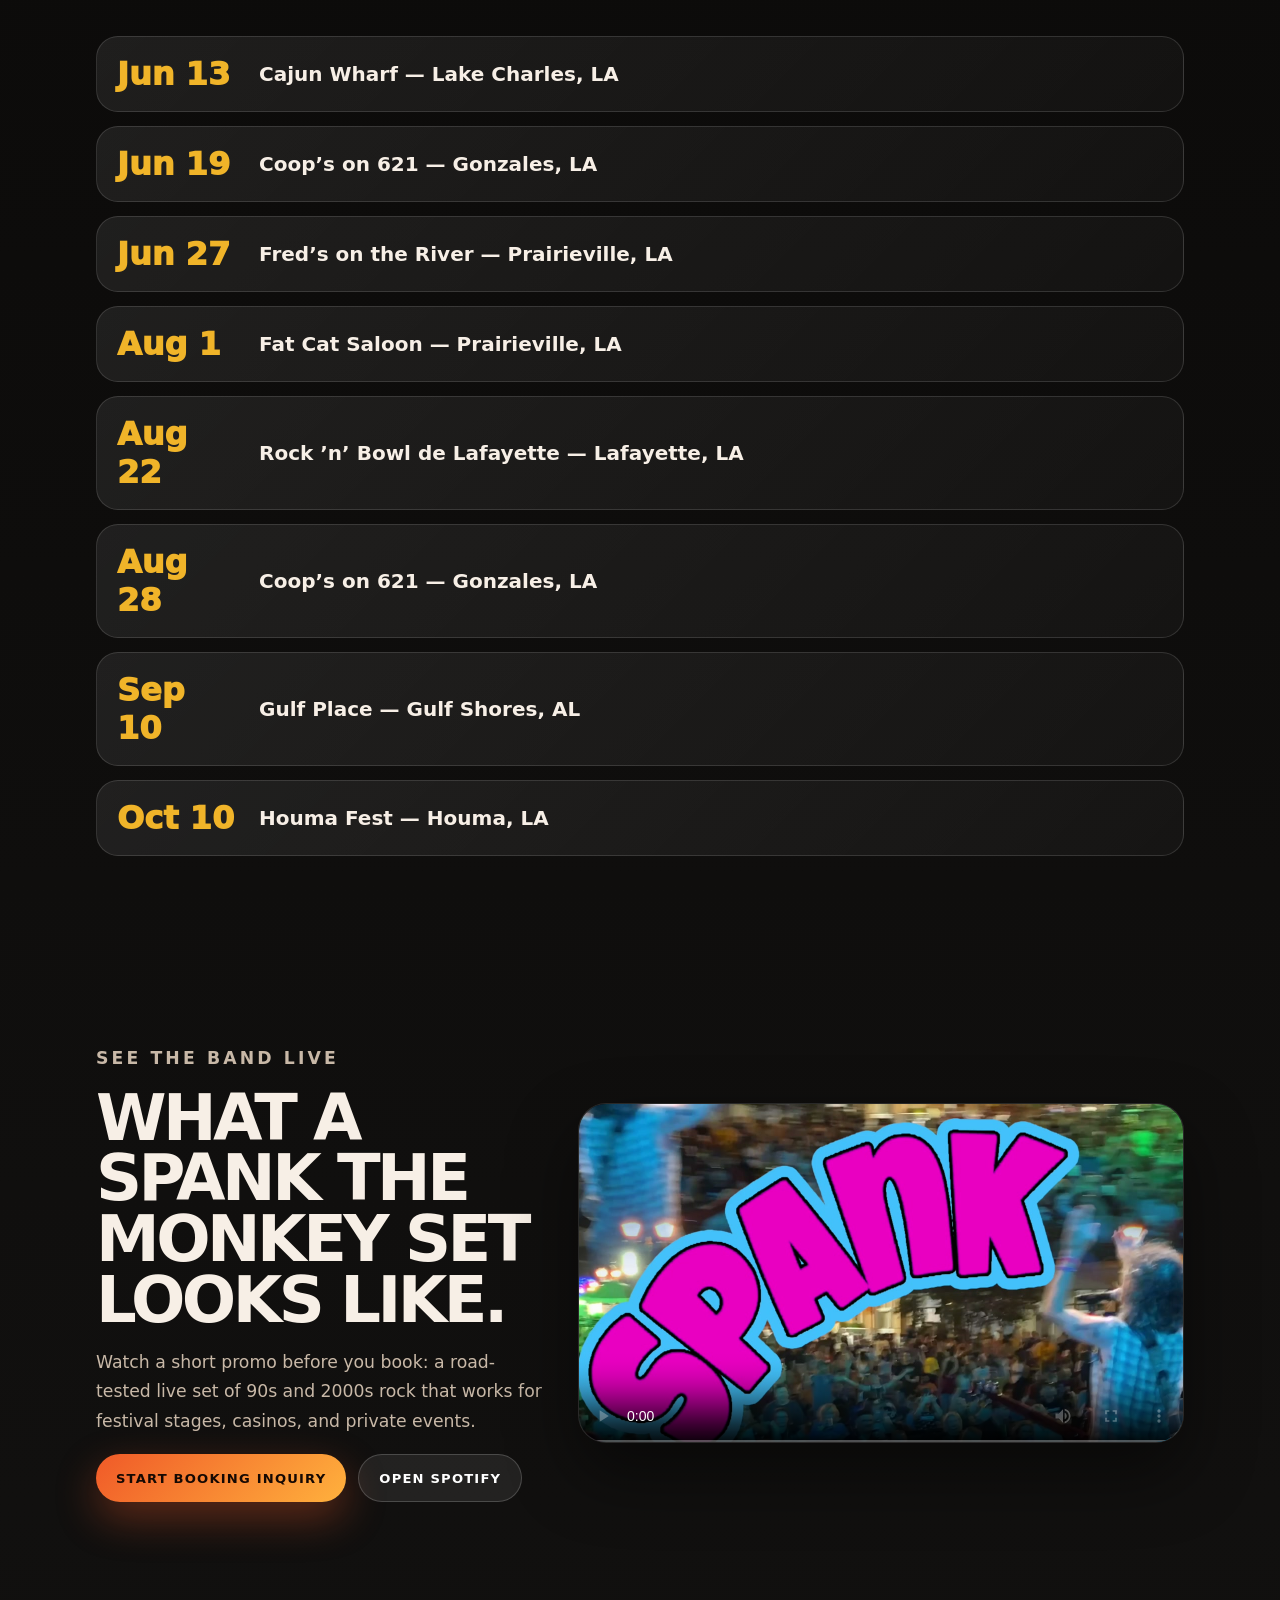
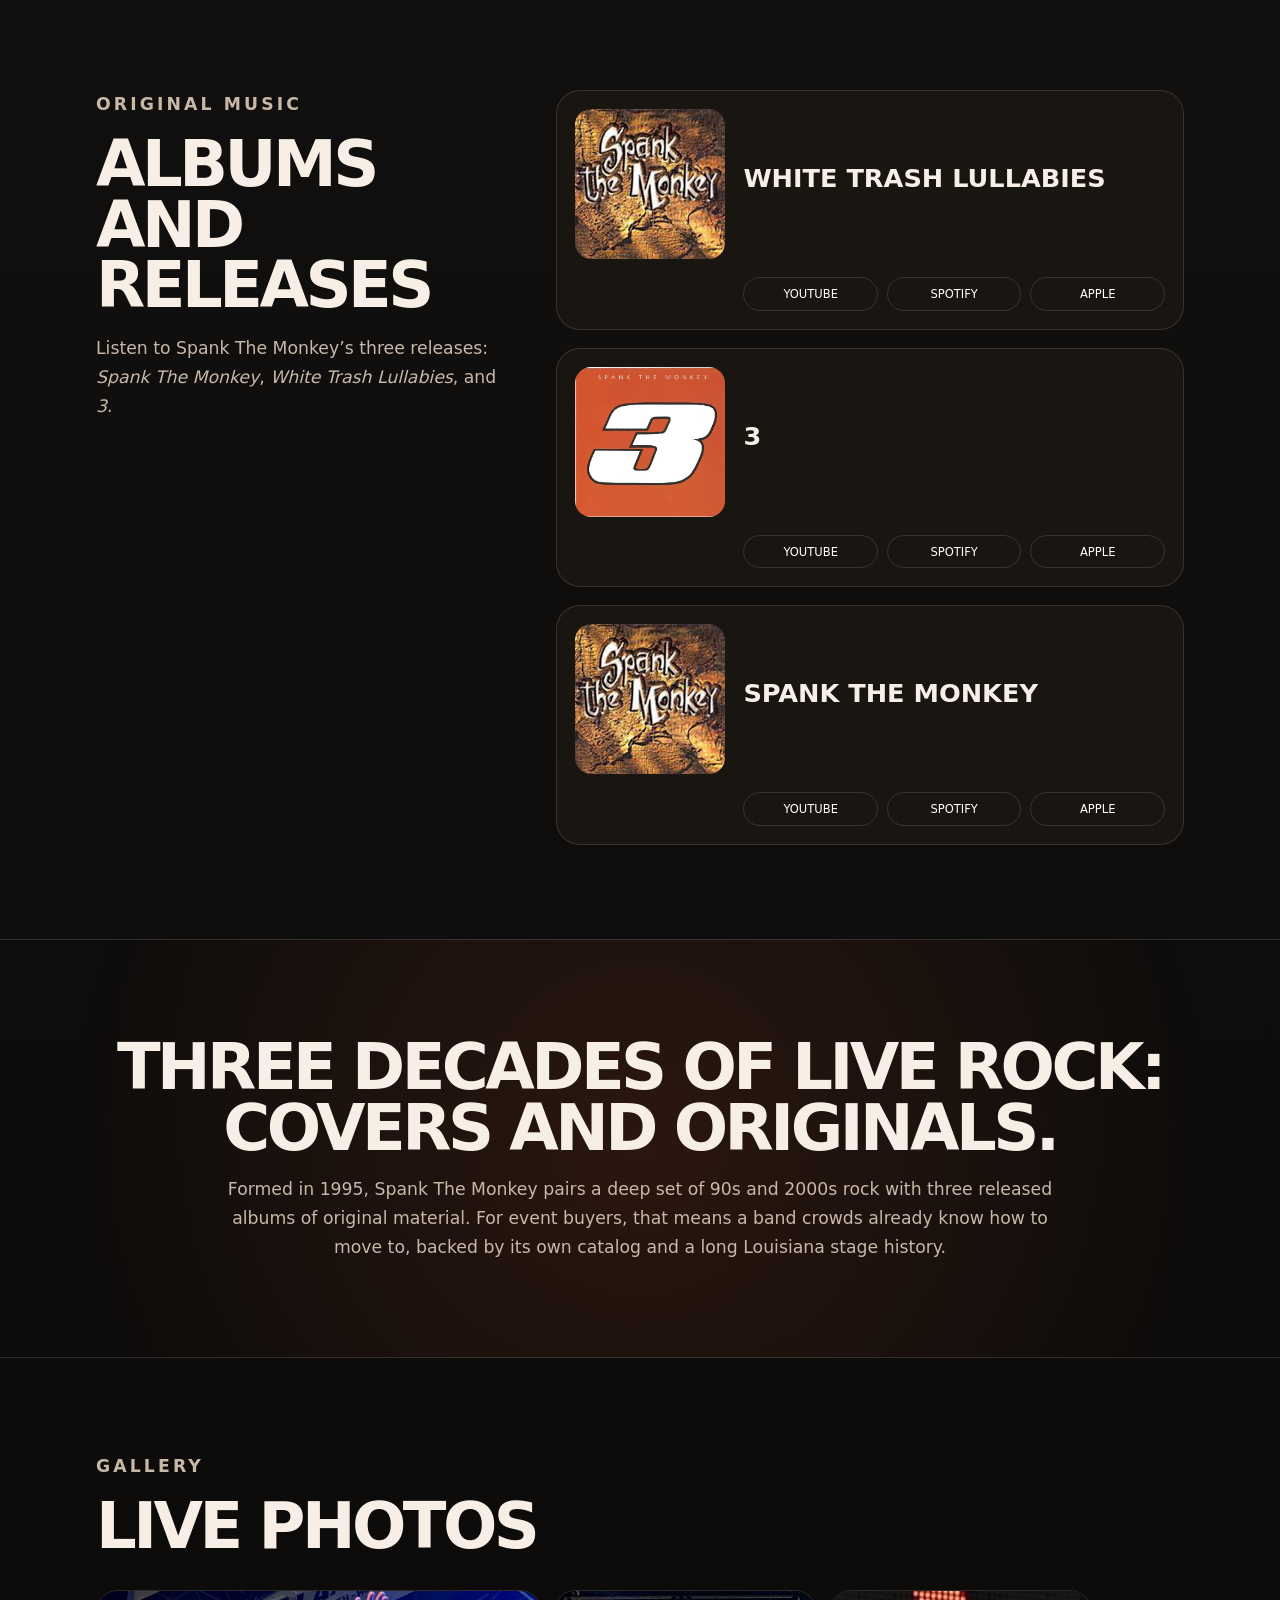
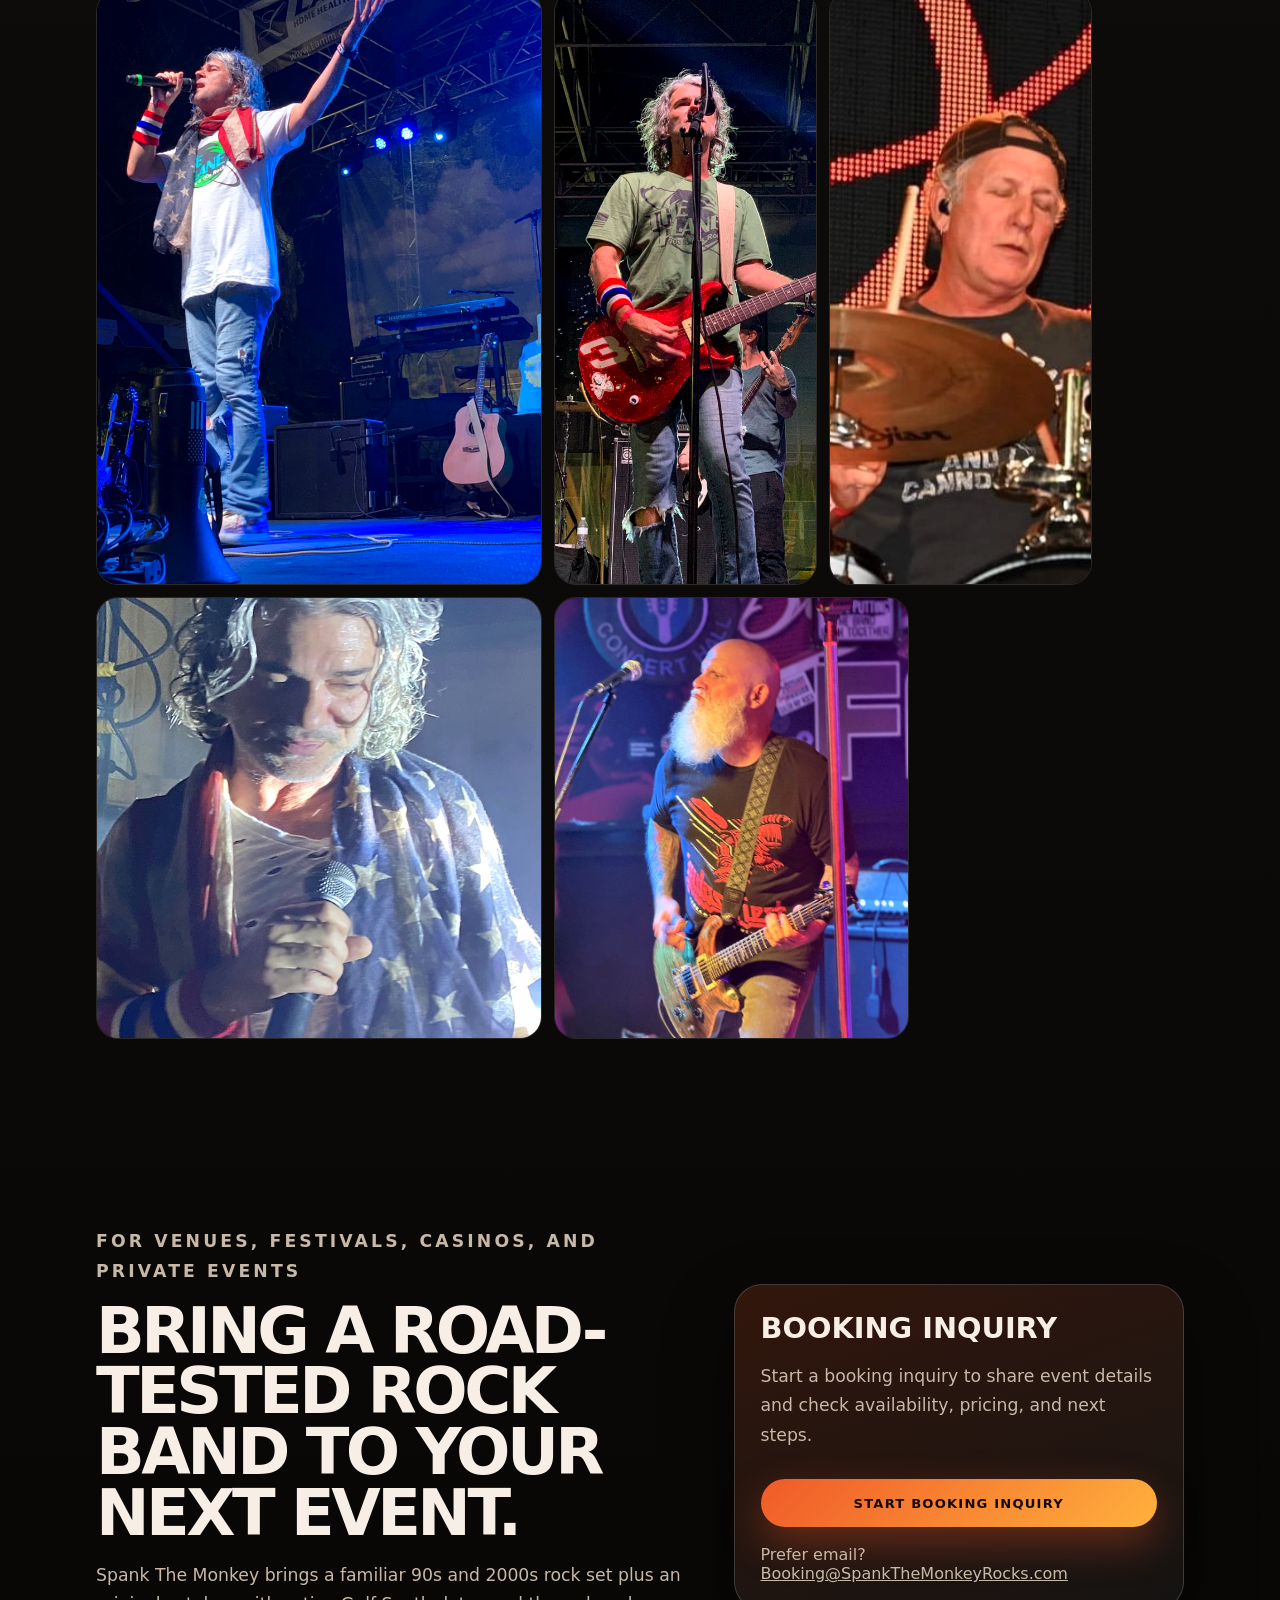
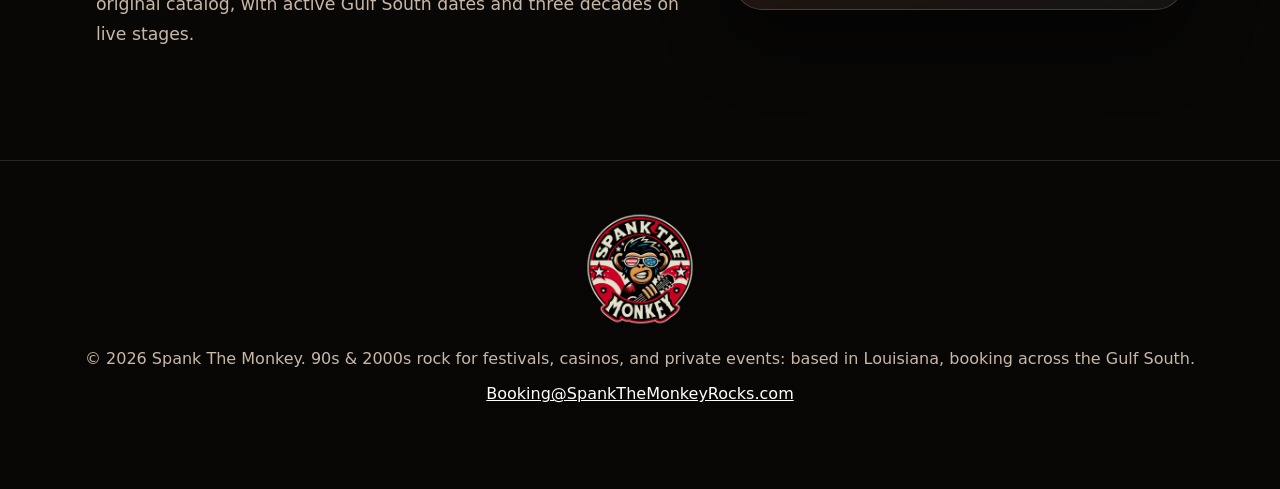
==== commit 3e073b02: "copy: align Spank booking funnel positioning" ====
--- a/src/index.html
+++ b/src/index.html
@@ -3,10 +3,10 @@
 <head>
   <meta charset="utf-8" />
   <meta name="viewport" content="width=device-width, initial-scale=1" />
-  <title>Spank The Monkey | Louisiana Rock Band for Live Events</title>
-  <meta name="description" content="Spank The Monkey is a Louisiana hard rock band bringing originals and hard-hitting 90s/2000s rock covers to clubs, casinos, festivals, and live stages across the Gulf South." />
-  <meta property="og:title" content="Spank The Monkey | Louisiana Hard Rock" />
-  <meta property="og:description" content="Hard-hitting Louisiana rock since 1995. See shows, listen, watch, and book Spank The Monkey." />
+  <title>Spank The Monkey | 90s &amp; 2000s Rock for Live Events</title>
+  <meta name="description" content="Book Spank The Monkey: a 90s &amp; 2000s rock band built for festivals, casinos, and private events across Louisiana and the Gulf South. Listen, watch, and start a booking inquiry." />
+  <meta property="og:title" content="Spank The Monkey | 90s &amp; 2000s Rock for Festivals &amp; Events" />
+  <meta property="og:description" content="90s &amp; 2000s rock built for festivals, casinos, and private events. Based in Louisiana and active across the Gulf South. See shows, listen, watch, and book." />
   <meta property="og:url" content="https://spankthemonkeyrocks.com/" />
   <meta property="og:type" content="website" />
   <meta property="og:image" content="https://spankthemonkeyrocks.com/assets/hero-stage-logo-singer.jpg" />
@@ -224,7 +224,7 @@
       <a href="#music">Music</a>
       <a href="#video">Video</a>
       <a href="#gallery">Gallery</a>
-      <a class="nav-cta" href="booking/" data-track="booking_cta_click" data-track-label="nav_book_the_band">Book the Band</a>
+      <a class="nav-cta" href="booking/" data-track="booking_cta_click" data-track-label="nav_start_booking_inquiry">Start Booking Inquiry</a>
     </nav>
   </header>
 
@@ -233,9 +233,9 @@
       <div class="hero-bg" role="img" aria-label="Spank The Monkey performing for a festival crowd"></div>
       <div class="hero-scrim"></div>
       <div class="hero-content">
-        <p class="eyebrow">Originals + crowd-tested 90s/2000s covers</p>
-        <h1>Louisiana rock for clubs, festivals, casinos, and private events.</h1>
-        <p class="hero-copy">Spank The Monkey brings a high-energy live show built for loud rooms, festival stages, and Gulf South crowds.</p>
+        <p class="eyebrow">90s &amp; 2000s rock | Built for festivals, casinos, and private events</p>
+        <h1>90s &amp; 2000s rock, built for festivals, casinos, and private events.</h1>
+        <p class="hero-copy">Spank The Monkey delivers a road-tested live set of 90s and 2000s rock, backed by three original releases. Based in Louisiana and active across the Gulf South.</p>
         <div class="hero-actions">
           <a class="button primary" href="booking/" data-track="booking_cta_click" data-track-label="hero_booking_inquiry">Start Booking Inquiry</a>
           <a class="button ghost" href="#shows" data-track="internal_cta_click" data-track-label="hero_shows">See upcoming shows</a>
@@ -255,9 +255,9 @@
 
     <section class="proof-strip" aria-label="Spank The Monkey booking proof">
       <div><strong>30 years live</strong><span>formed in 1995</span></div>
-      <div><strong>Originals + covers</strong><span>three releases plus 90s/2000s rock</span></div>
-      <div><strong>Festival-ready</strong><span>clubs, casinos, festivals, and private events</span></div>
-      <div><strong>Gulf South stages</strong><span>active Louisiana regional dates</span></div>
+      <div><strong>90s &amp; 2000s rock</strong><span>plus three original releases</span></div>
+      <div><strong>Built for events</strong><span>festivals, casinos, and private events</span></div>
+      <div><strong>Gulf South based</strong><span>active Louisiana regional dates</span></div>
     </section>
 
     <section class="section shows" id="shows">
@@ -271,8 +271,8 @@
     <section class="section video proof-video-section" id="video">
       <div class="video-copy">
         <p class="eyebrow">See the band live</p>
-        <h2>Festival-ready rock show.</h2>
-        <p>Watch the short promo before booking: original Louisiana rock, familiar 90s/2000s covers, and a live set built for loud rooms and outdoor stages.</p>
+        <h2>What a Spank The Monkey set looks like.</h2>
+        <p>Watch a short promo before you book: a road-tested live set of 90s and 2000s rock that works for festival stages, casinos, and private events.</p>
         <div class="hero-actions compact-actions">
           <a class="button primary" href="booking/" data-track="booking_cta_click" data-track-label="video_section_booking_inquiry">Start Booking Inquiry</a>
           <a class="button ghost" href="https://open.spotify.com/artist/5QQmPLrpzqJfXLnXwNua5G?si=ZMMGFkNcTFKZBqnOJ0IpNQ" target="_blank" rel="noopener noreferrer" data-track="music_click" data-track-platform="spotify" data-track-label="watch_section_spotify">Open Spotify</a>
@@ -314,8 +314,8 @@
 
 
     <section class="section about" id="about">
-      <h2>Originals, covers, and decades of live-stage experience.</h2>
-      <p>Formed in 1995, Spank The Monkey brings original hard rock, three released albums, and crowd-tested 90s/2000s covers to stages across Louisiana and the Gulf South.</p>
+      <h2>Three decades of live rock: covers and originals.</h2>
+      <p>Formed in 1995, Spank The Monkey pairs a deep set of 90s and 2000s rock with three released albums of original material. For event buyers, that means a band crowds already know how to move to, backed by its own catalog and a long Louisiana stage history.</p>
     </section>
 
     <section class="section gallery" id="gallery">
@@ -336,12 +336,12 @@
     <section class="section epk" id="booking">
       <div>
         <p class="eyebrow">For venues, festivals, casinos, and private events</p>
-        <h2>Bring Louisiana rock and crowd-tested covers to your next event.</h2>
-        <p>Spank The Monkey delivers original hard rock, familiar 90s/2000s covers, and a live set built for clubs, festivals, casinos, private events, and Gulf South crowds.</p>
+        <h2>Bring a road-tested rock band to your next event.</h2>
+        <p>Spank The Monkey brings a familiar 90s and 2000s rock set plus an original catalog, with active Gulf South dates and three decades on live stages.</p>
       </div>
       <div class="booking-panel">
         <h3>Booking inquiry</h3>
-        <p>Start the booking inquiry to check availability, event details, pricing, and next steps.</p>
+        <p>Start a booking inquiry to share event details and check availability, pricing, and next steps.</p>
         <a class="button primary full" href="booking/" data-track="booking_cta_click" data-track-label="root_booking_panel_agent">Start Booking Inquiry</a>
         <span>Prefer email? <a href="mailto:booking@SpankTheMonkeyRocks.com" data-track="email_booking_click" data-track-label="root_booking_panel_email_fallback">Booking@SpankTheMonkeyRocks.com</a></span>
       </div>
@@ -350,7 +350,7 @@
 
   <footer class="site-footer">
     <img src="assets/logo-patriot.png" alt="Spank The Monkey logo" />
-    <p>© 2026 Spank The Monkey. Booking Louisiana and Gulf South live events.</p>
+    <p>© 2026 Spank The Monkey. 90s &amp; 2000s rock for festivals, casinos, and private events: based in Louisiana, booking across the Gulf South.</p>
     <p><a href="mailto:booking@SpankTheMonkeyRocks.com" data-track="email_booking_click" data-track-label="hero_card_email">Booking@SpankTheMonkeyRocks.com</a></p>
   </footer>
 
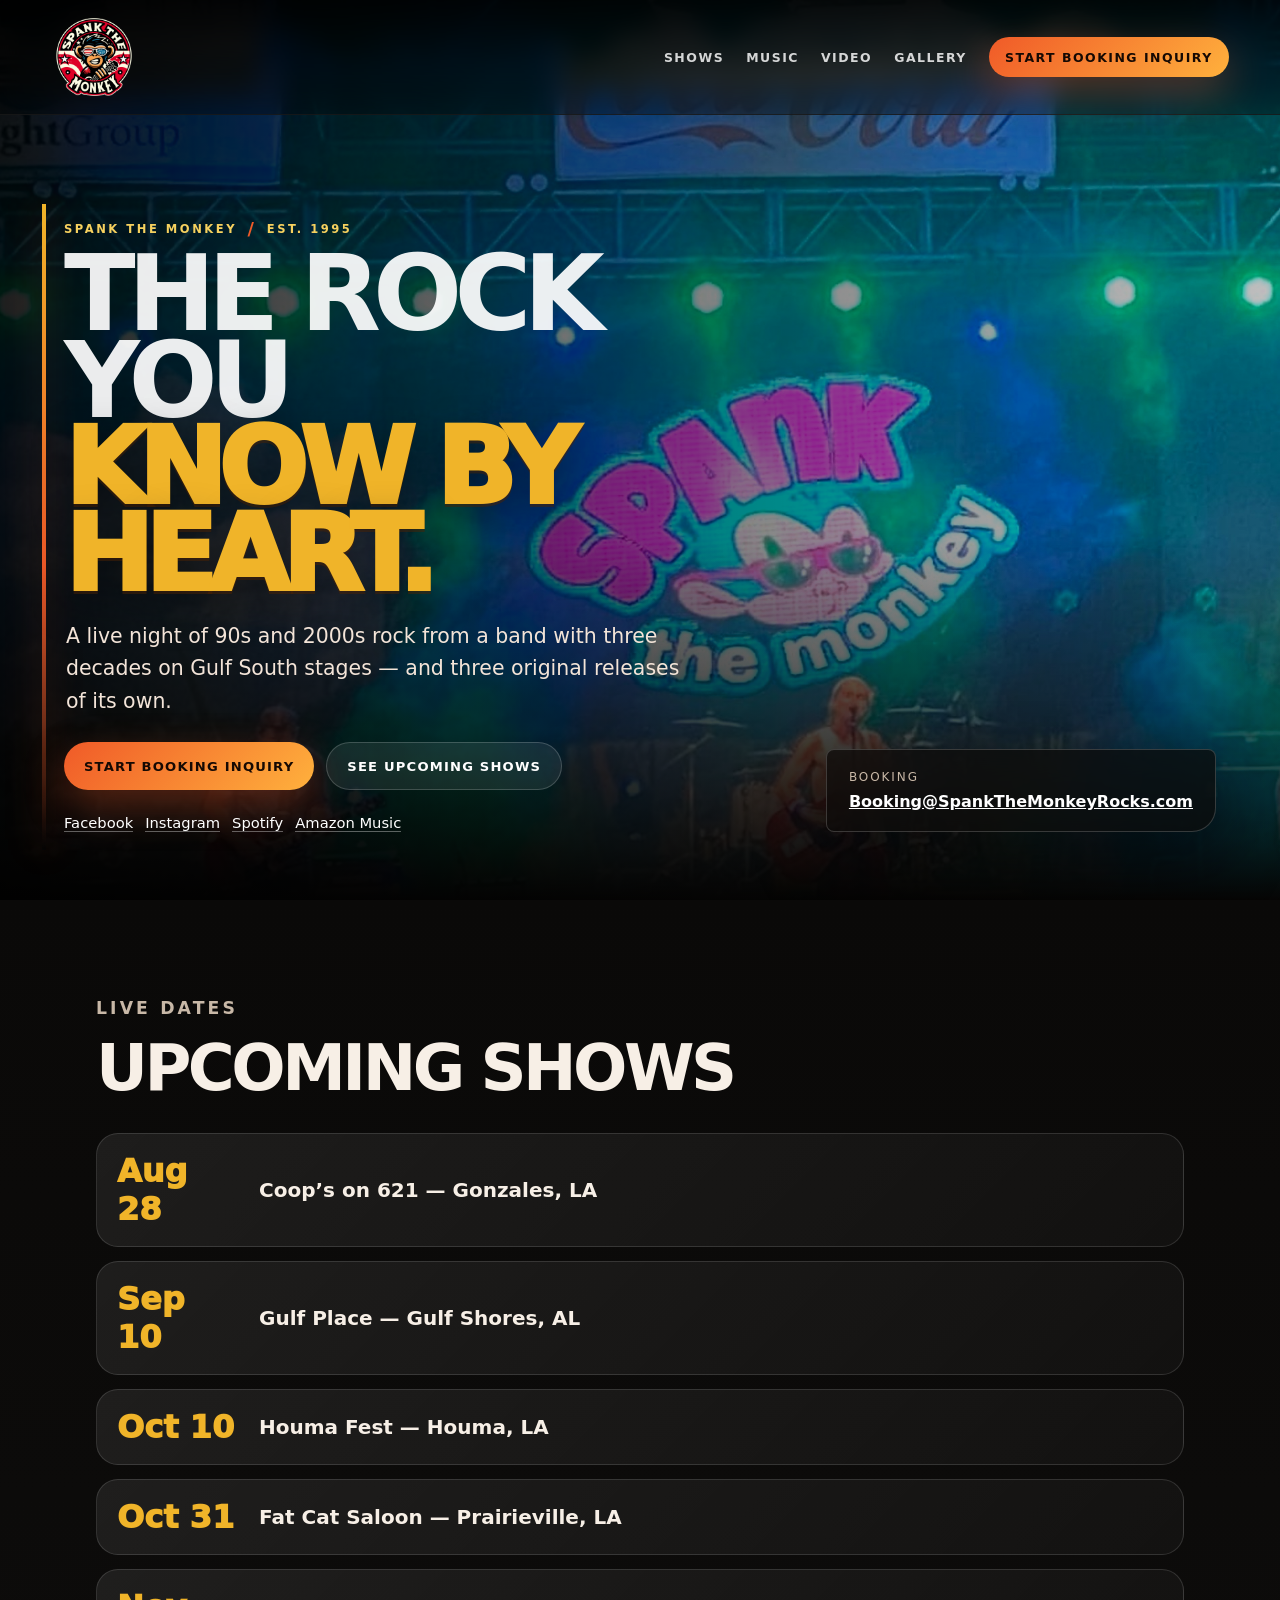
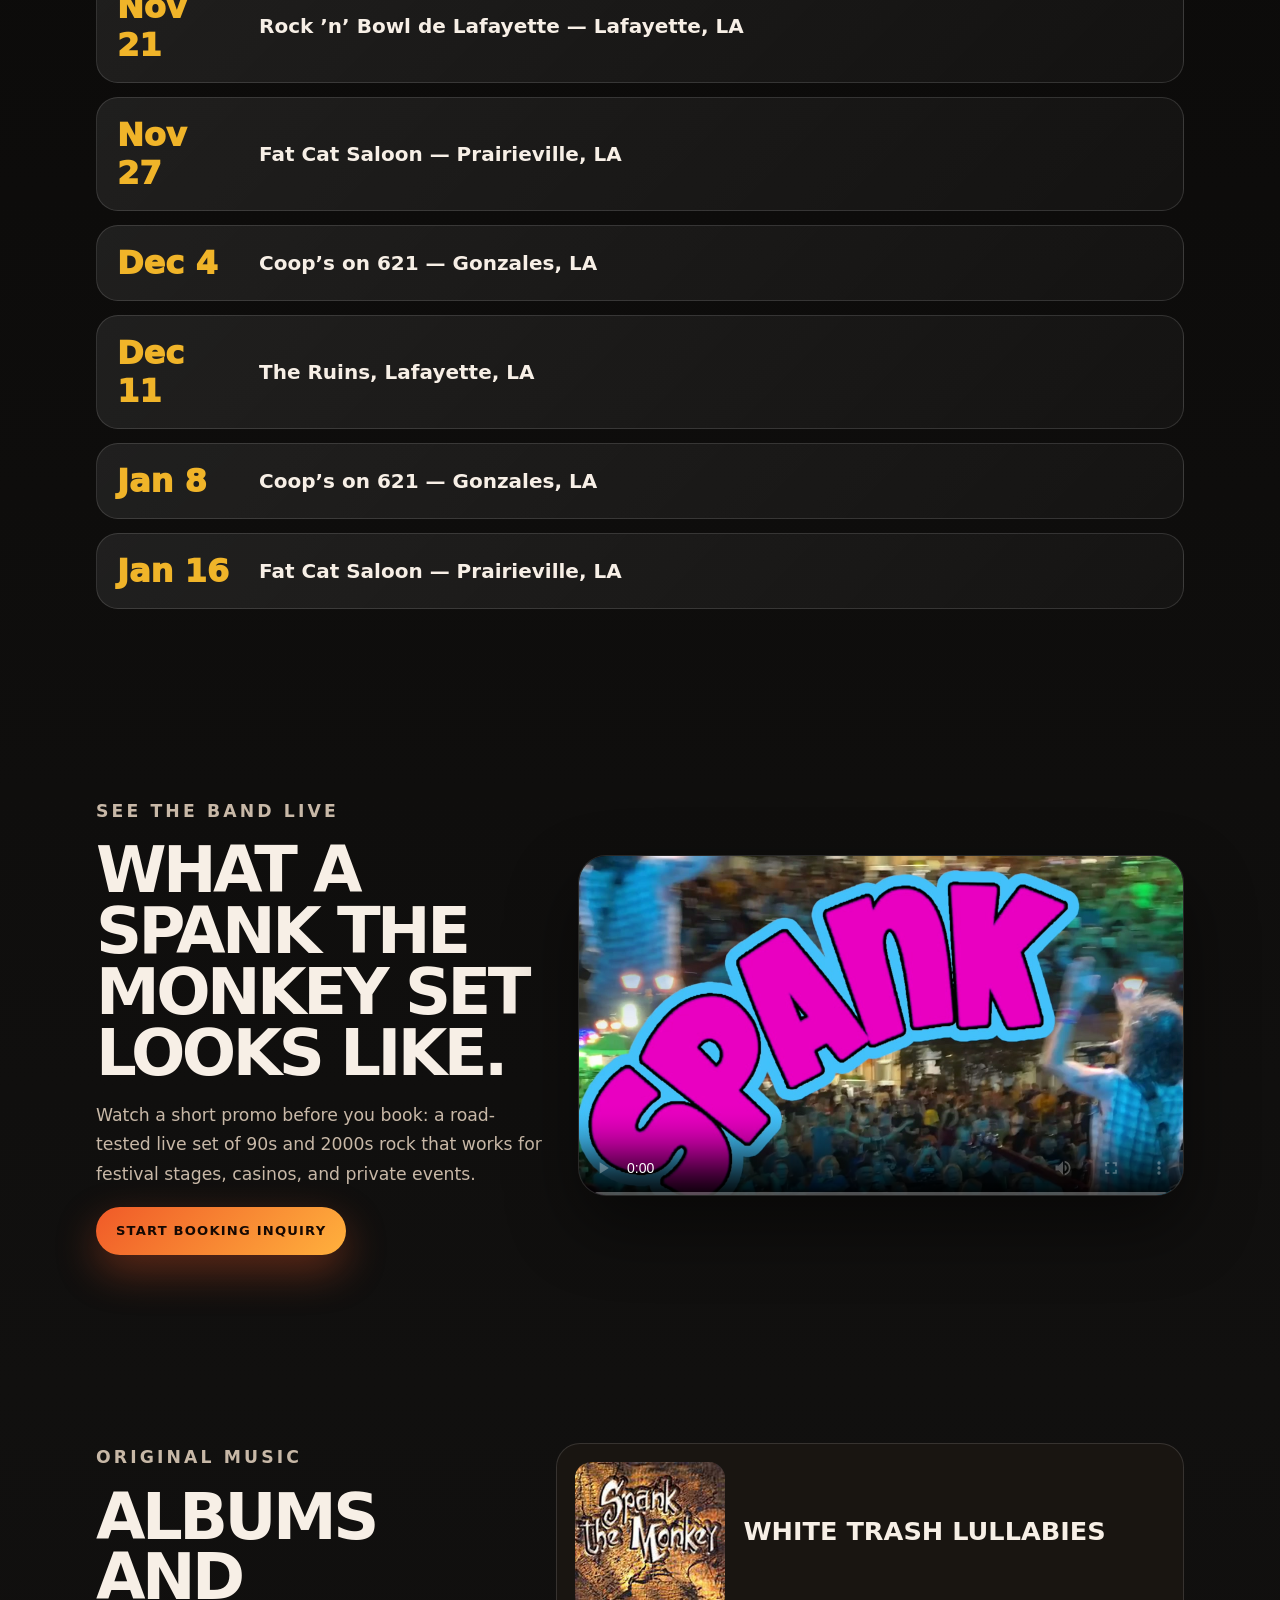
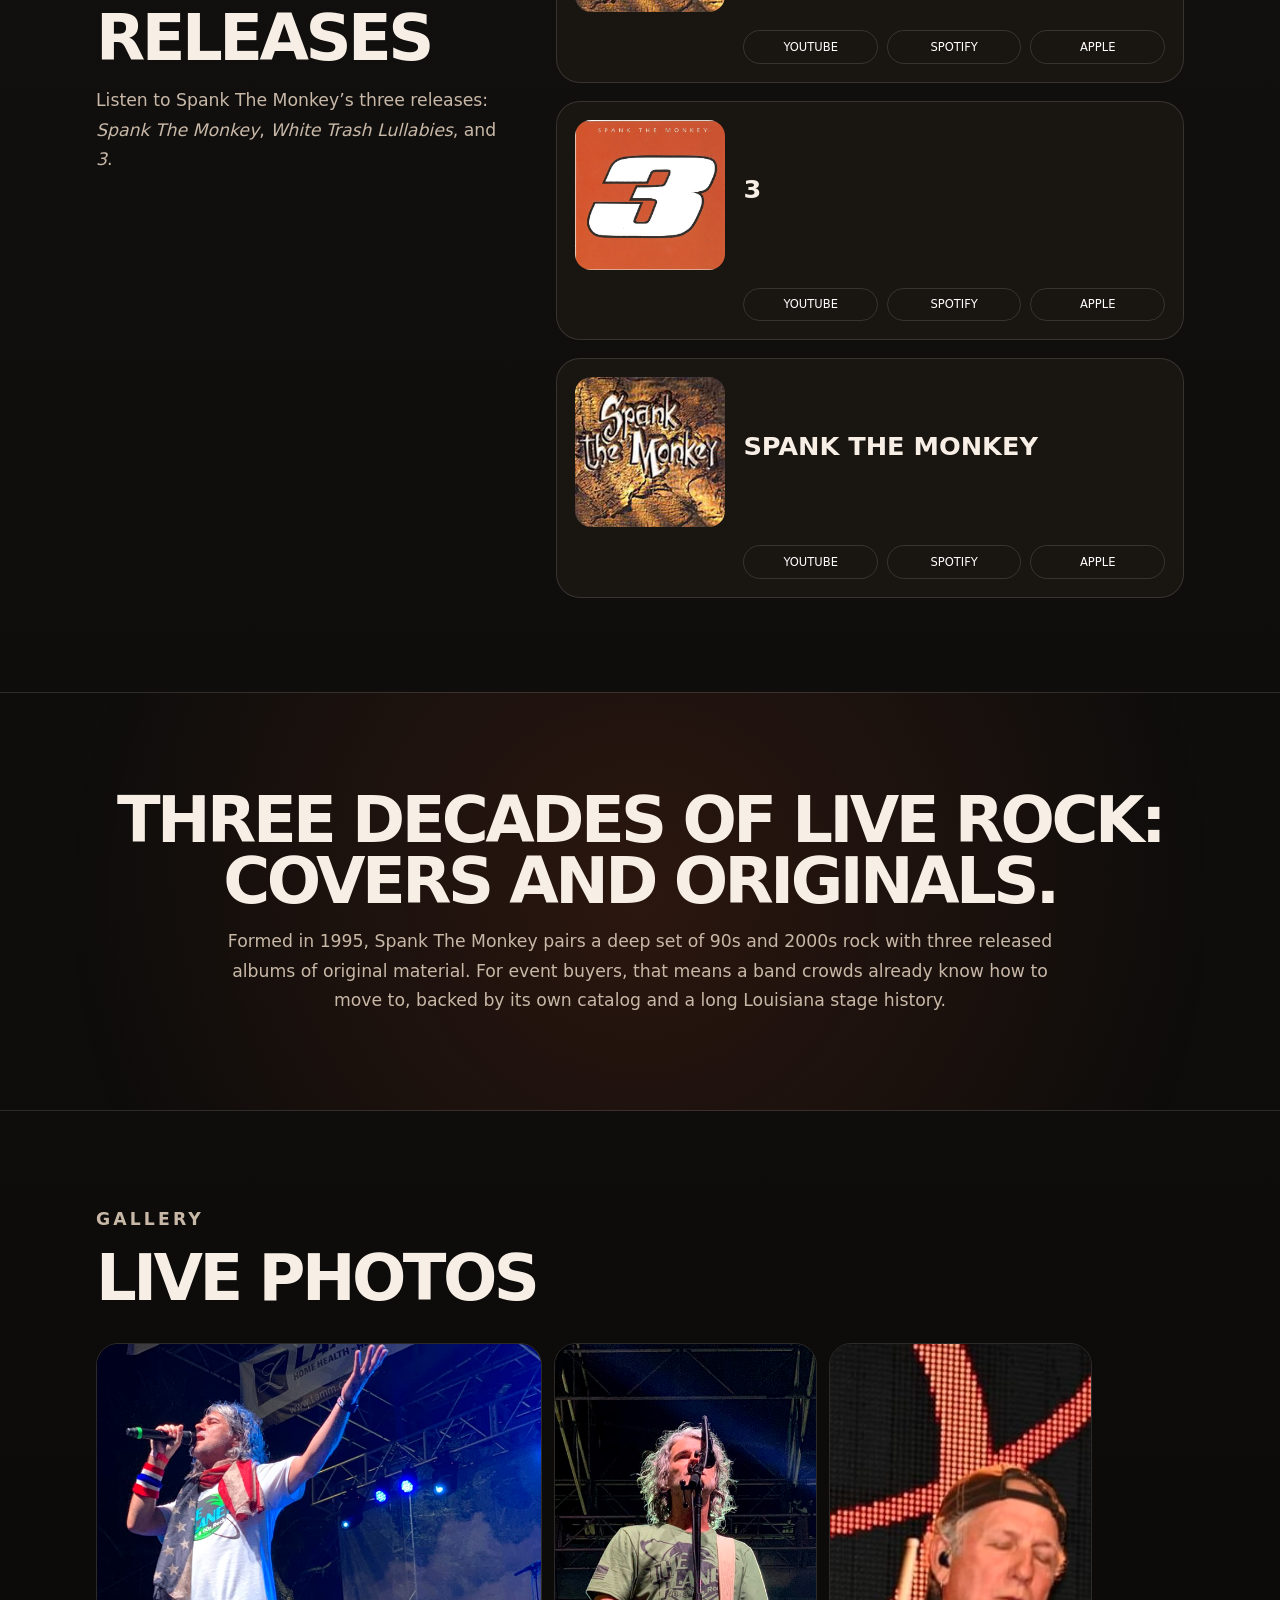
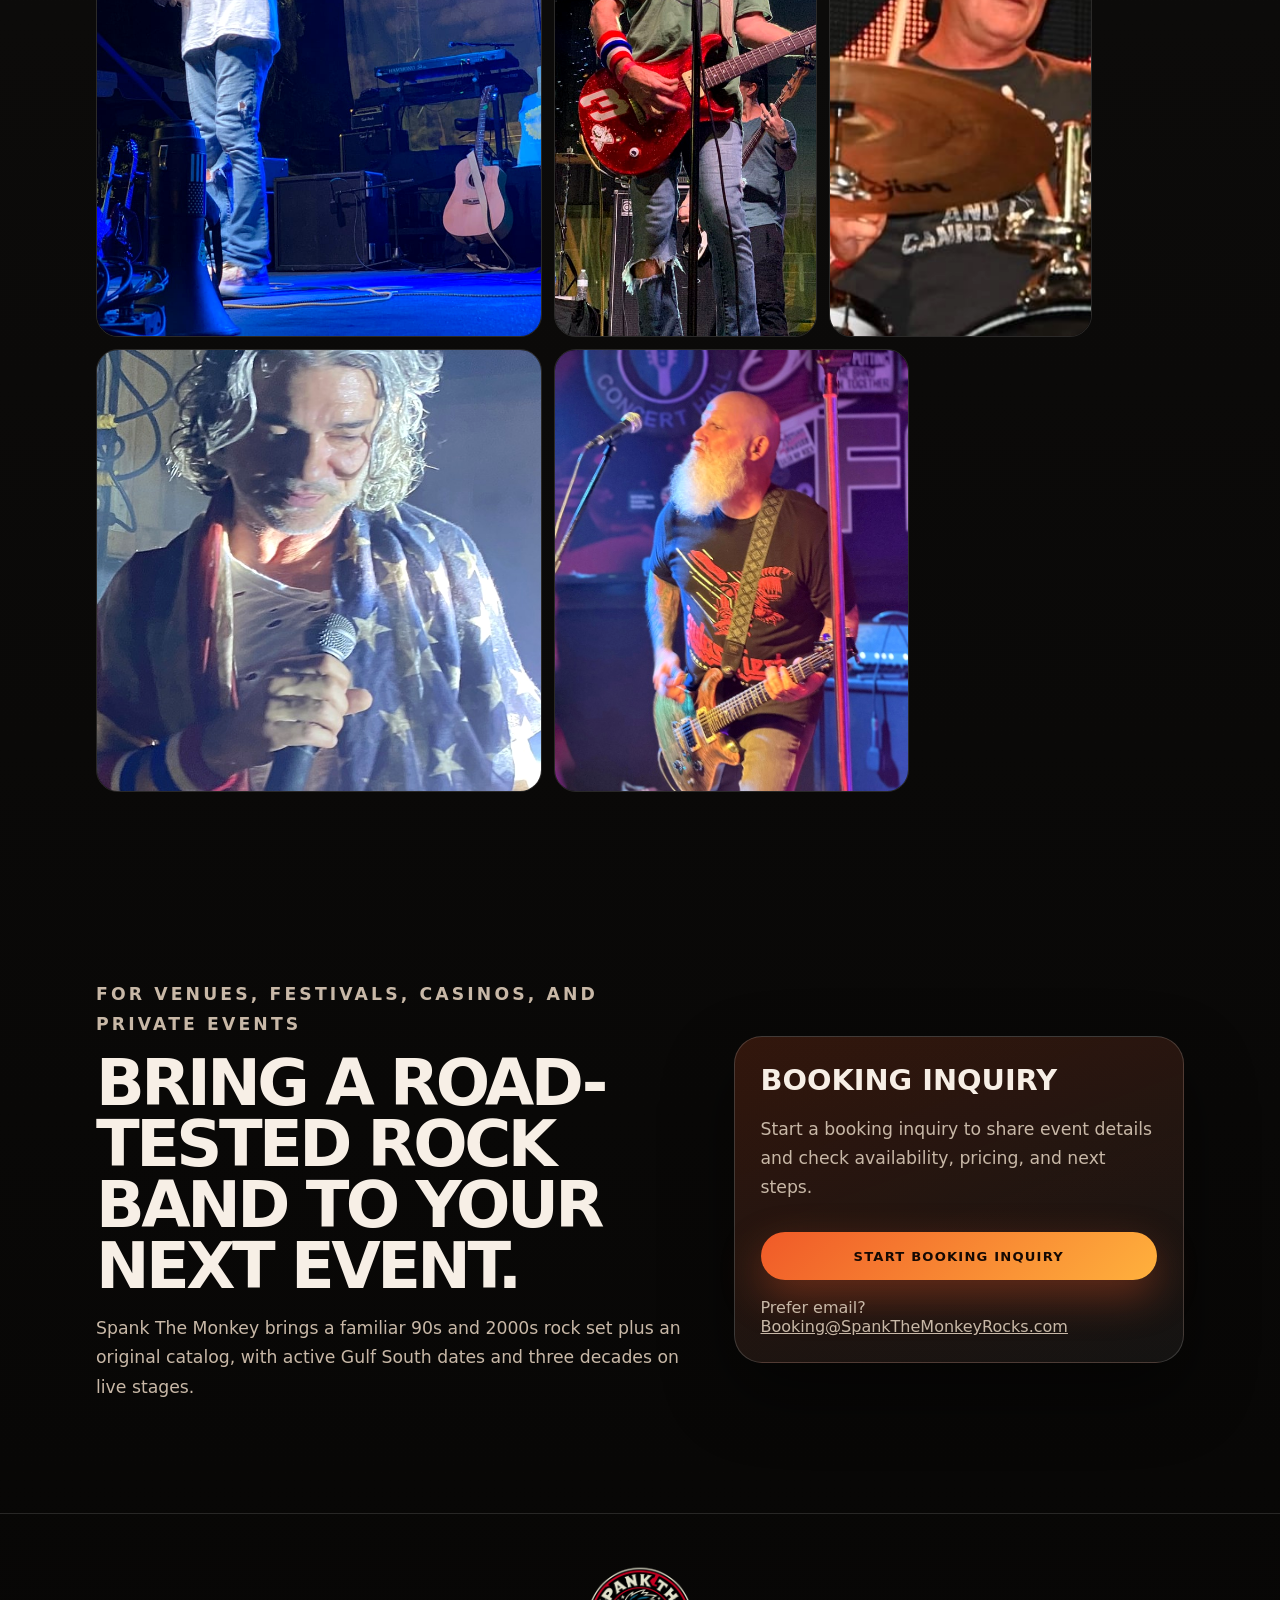
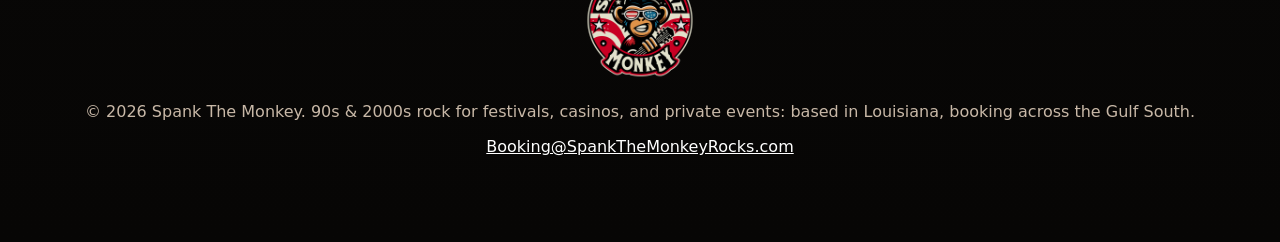
==== commit 07ea0ec7: "feat: add booking inquiry form and refresh fall shows" ====
--- a/src/index.html
+++ b/src/index.html
@@ -3,10 +3,10 @@
 <head>
   <meta charset="utf-8" />
   <meta name="viewport" content="width=device-width, initial-scale=1" />
-  <title>Spank The Monkey | 90s &amp; 2000s Rock for Live Events</title>
-  <meta name="description" content="Book Spank The Monkey: a 90s &amp; 2000s rock band built for festivals, casinos, and private events across Louisiana and the Gulf South. Listen, watch, and start a booking inquiry." />
-  <meta property="og:title" content="Spank The Monkey | 90s &amp; 2000s Rock for Festivals &amp; Events" />
-  <meta property="og:description" content="90s &amp; 2000s rock built for festivals, casinos, and private events. Based in Louisiana and active across the Gulf South. See shows, listen, watch, and book." />
+  <title>Spank The Monkey | 90s &amp; 2000s Rock</title>
+  <meta name="description" content="The rock you know by heart, played live. Spank The Monkey brings three decades of stage experience and three original releases to Gulf South stages." />
+  <meta property="og:title" content="The Rock You Know By Heart | Spank The Monkey" />
+  <meta property="og:description" content="Three decades onstage. 90s and 2000s rock played loud, live, and with a catalog of original music behind it." />
   <meta property="og:url" content="https://spankthemonkeyrocks.com/" />
   <meta property="og:type" content="website" />
   <meta property="og:image" content="https://spankthemonkeyrocks.com/assets/hero-stage-logo-singer.jpg" />
@@ -210,7 +210,7 @@
     ]
   }
   </script>
-  <link rel="stylesheet" href="styles.css?v=6a9e8fa43ad7" />
+  <link rel="stylesheet" href="styles.css?v=3266c2886b3e" />
 </head>
 <body>
   <a class="skip-link" href="#main">Skip to content</a>
@@ -233,9 +233,9 @@
       <div class="hero-bg" role="img" aria-label="Spank The Monkey performing for a festival crowd"></div>
       <div class="hero-scrim"></div>
       <div class="hero-content">
-        <p class="eyebrow">90s &amp; 2000s rock | Built for festivals, casinos, and private events</p>
-        <h1>90s &amp; 2000s rock, built for festivals, casinos, and private events.</h1>
-        <p class="hero-copy">Spank The Monkey delivers a road-tested live set of 90s and 2000s rock, backed by three original releases. Based in Louisiana and active across the Gulf South.</p>
+        <p class="eyebrow hero-era">Spank The Monkey <span aria-hidden="true">/</span> Est. 1995</p>
+        <h1><span>The rock you</span><strong>know by heart.</strong></h1>
+        <p class="hero-copy">A live night of 90s and 2000s rock from a band with three decades on Gulf South stages — and three original releases of its own.</p>
         <div class="hero-actions">
           <a class="button primary" href="booking/" data-track="booking_cta_click" data-track-label="hero_booking_inquiry">Start Booking Inquiry</a>
           <a class="button ghost" href="#shows" data-track="internal_cta_click" data-track-label="hero_shows">See upcoming shows</a>
@@ -253,13 +253,6 @@
       </div>
     </section>
 
-    <section class="proof-strip" aria-label="Spank The Monkey booking proof">
-      <div><strong>30 years live</strong><span>formed in 1995</span></div>
-      <div><strong>90s &amp; 2000s rock</strong><span>plus three original releases</span></div>
-      <div><strong>Built for events</strong><span>festivals, casinos, and private events</span></div>
-      <div><strong>Gulf South based</strong><span>active Louisiana regional dates</span></div>
-    </section>
-
     <section class="section shows" id="shows">
       <div class="section-heading">
         <p class="eyebrow">Live dates</p>
@@ -275,7 +268,6 @@
         <p>Watch a short promo before you book: a road-tested live set of 90s and 2000s rock that works for festival stages, casinos, and private events.</p>
         <div class="hero-actions compact-actions">
           <a class="button primary" href="booking/" data-track="booking_cta_click" data-track-label="video_section_booking_inquiry">Start Booking Inquiry</a>
-          <a class="button ghost" href="https://open.spotify.com/artist/5QQmPLrpzqJfXLnXwNua5G?si=ZMMGFkNcTFKZBqnOJ0IpNQ" target="_blank" rel="noopener noreferrer" data-track="music_click" data-track-platform="spotify" data-track-label="watch_section_spotify">Open Spotify</a>
         </div>
       </div>
       <div class="video-poster promo-video-card">
@@ -354,7 +346,7 @@
     <p><a href="mailto:booking@SpankTheMonkeyRocks.com" data-track="email_booking_click" data-track-label="hero_card_email">Booking@SpankTheMonkeyRocks.com</a></p>
   </footer>
 
-  <script src="gigs-data.js?v=cf66522bc4d6"></script>
+  <script src="gigs-data.js?v=35d757ff046c"></script>
   <script src="site.js?v=d475f0f0947a"></script>
 </body>
 </html>
--- a/src/styles.css
+++ b/src/styles.css
@@ -14,9 +14,20 @@
 /* Hero subject protection: keep the headline in the left lane so the lead singer/logo remain visible. */
 @media (min-width:900px){.hero-content{max-width:min(640px,48vw)}.hero-copy{max-width:600px}.hero h1{font-size:clamp(3.2rem,8vw,7.7rem)}}
 
-.proof-strip{display:grid;grid-template-columns:repeat(4,1fr);gap:1px;max-width:var(--max);margin:0 auto;padding:0 max(20px,calc((100% - var(--max))/2));background:rgba(255,255,255,.08);border-block:1px solid var(--line)}
-.proof-strip div{background:rgba(10,10,10,.72);padding:20px 22px;min-height:106px;display:flex;flex-direction:column;justify-content:center;gap:6px}
-.proof-strip strong{font-size:1.05rem;text-transform:uppercase;letter-spacing:.06em;color:var(--white)}
-.proof-strip span{color:var(--muted);font-size:.95rem;line-height:1.35}.promo-video-card{display:block;overflow:hidden;background:rgba(0,0,0,.36);padding:0}.promo-video-card::after{display:none}.proof-video{display:block;width:100%;height:100%;min-height:360px;object-fit:cover;border:0;border-radius:24px;background:#050505}.booking-checklist{margin-top:18px;padding:18px 20px;border:1px solid rgba(255,255,255,.15);border-radius:22px;background:rgba(255,255,255,.06);box-shadow:0 18px 50px rgba(0,0,0,.2)}.booking-checklist strong{display:block;margin-bottom:10px;color:var(--white);text-transform:uppercase;letter-spacing:.08em}.booking-checklist ul{display:grid;grid-template-columns:repeat(2,minmax(0,1fr));gap:8px 18px;margin:0;padding-left:18px;color:var(--muted)}
-@media (max-width:860px){.proof-strip{grid-template-columns:repeat(2,1fr);padding-inline:0}.proof-video{min-height:260px}.booking-checklist ul{grid-template-columns:1fr}}
-@media (max-width:560px){.proof-strip{grid-template-columns:1fr}.proof-strip div{min-height:auto}.proof-video{min-height:220px}}
+.promo-video-card{display:block;overflow:hidden;background:rgba(0,0,0,.36);padding:0}.promo-video-card::after{display:none}.proof-video{display:block;width:100%;height:100%;min-height:360px;object-fit:cover;border:0;border-radius:24px;background:#050505}.booking-checklist{margin-top:18px;padding:18px 20px;border:1px solid rgba(255,255,255,.15);border-radius:22px;background:rgba(255,255,255,.06);box-shadow:0 18px 50px rgba(0,0,0,.2)}.booking-checklist strong{display:block;margin-bottom:10px;color:var(--white);text-transform:uppercase;letter-spacing:.08em}.booking-checklist ul{display:grid;grid-template-columns:repeat(2,minmax(0,1fr));gap:8px 18px;margin:0;padding-left:18px;color:var(--muted)}
+@media (max-width:860px){.proof-video{min-height:260px}.booking-checklist ul{grid-template-columns:1fr}}
+.booking-form-section{max-width:820px}.booking-form-heading{margin-bottom:28px}.booking-form-heading h2{font-size:clamp(2.15rem,5vw,4rem);line-height:.95;margin:.2rem 0 1rem;text-transform:uppercase;letter-spacing:-.055em}.booking-form-heading p{color:var(--muted);font-size:1.08rem;line-height:1.7;max-width:690px}.booking-form{padding:clamp(20px,4vw,34px);border:1px solid rgba(255,255,255,.16);border-radius:28px;background:linear-gradient(145deg,rgba(240,90,40,.16),rgba(255,255,255,.045));box-shadow:var(--shadow)}.booking-form-grid{display:grid;grid-template-columns:repeat(2,minmax(0,1fr));gap:16px}.booking-form label{display:grid;gap:8px;color:#fff;font-weight:800;font-size:.86rem;letter-spacing:.03em}.booking-form input,.booking-form select,.booking-form textarea{width:100%;border:1px solid rgba(255,255,255,.2);border-radius:12px;background:rgba(0,0,0,.34);color:#fff;padding:.84rem .9rem;font:inherit;font-weight:500;letter-spacing:normal;outline:none}.booking-form select{appearance:auto}.booking-form textarea{resize:vertical;min-height:120px}.booking-form input::placeholder,.booking-form textarea::placeholder{color:rgba(247,239,230,.5)}.booking-form input:focus,.booking-form select:focus,.booking-form textarea:focus{border-color:var(--gold);box-shadow:0 0 0 3px rgba(240,180,41,.16)}.booking-form-wide{grid-column:1/-1}.booking-form-trap{position:absolute!important;left:-10000px!important;width:1px!important;height:1px!important;overflow:hidden!important}.booking-form .button{margin-top:18px}.booking-form-status:empty{display:none}.booking-form-status{margin:18px 0;padding:13px 15px;border-radius:14px;background:rgba(125,212,90,.13);border:1px solid rgba(125,212,90,.4);color:#e9ffe0;line-height:1.45}.booking-form-error{background:rgba(240,90,40,.14);border-color:rgba(240,90,40,.48);color:#ffe7de}.booking-form-fallback{margin:14px 0 0;color:var(--muted);font-size:.92rem}.booking-form-fallback a{color:var(--gold);font-weight:900}@media (max-width:620px){.booking-form-grid{grid-template-columns:1fr}.booking-form-wide{grid-column:auto}.booking-form .button{width:100%}}
+@media (max-width:560px){.proof-video{min-height:220px}}
+
+
+/* Homepage hero: music-first statement, with the event-buyer language carried below the fold. */
+.hero-content{isolation:isolate}
+.hero-content::before{content:"";position:absolute;z-index:-1;left:-22px;top:-18px;bottom:-18px;width:4px;background:linear-gradient(180deg,var(--gold),var(--accent) 56%,transparent);box-shadow:0 0 34px rgba(240,90,40,.42)}
+.hero-era{display:flex;align-items:center;gap:.65rem;color:#f6d15f!important;font-size:.72rem!important;letter-spacing:.22em!important}
+.hero-era span{color:var(--accent);font-size:1.1rem;line-height:0}
+.hero h1 span,.hero h1 strong{display:block}
+.hero h1 span{font-weight:800;color:rgba(255,255,255,.92)}
+.hero h1 strong{font:inherit;font-weight:1000;color:var(--gold);text-shadow:0 3px 0 rgba(74,34,4,.5),0 16px 40px rgba(0,0,0,.42)}
+.hero-copy{max-width:630px!important;margin-bottom:0;color:#f3e4d8;font-size:clamp(1.05rem,1.75vw,1.28rem);text-wrap:pretty}
+@media (min-width:900px){.hero-content{max-width:min(700px,53vw)}.hero h1{font-size:clamp(4rem,8.2vw,8rem);line-height:.83}.hero-copy{padding-left:2px}.hero-card{border-radius:8px 8px 24px 8px}}
+@media (max-width:560px){.hero-content::before{left:-12px;width:3px;top:-10px;bottom:-10px}.hero-era{letter-spacing:.15em!important}.hero h1{line-height:.87}.hero-card{border-radius:18px}}
